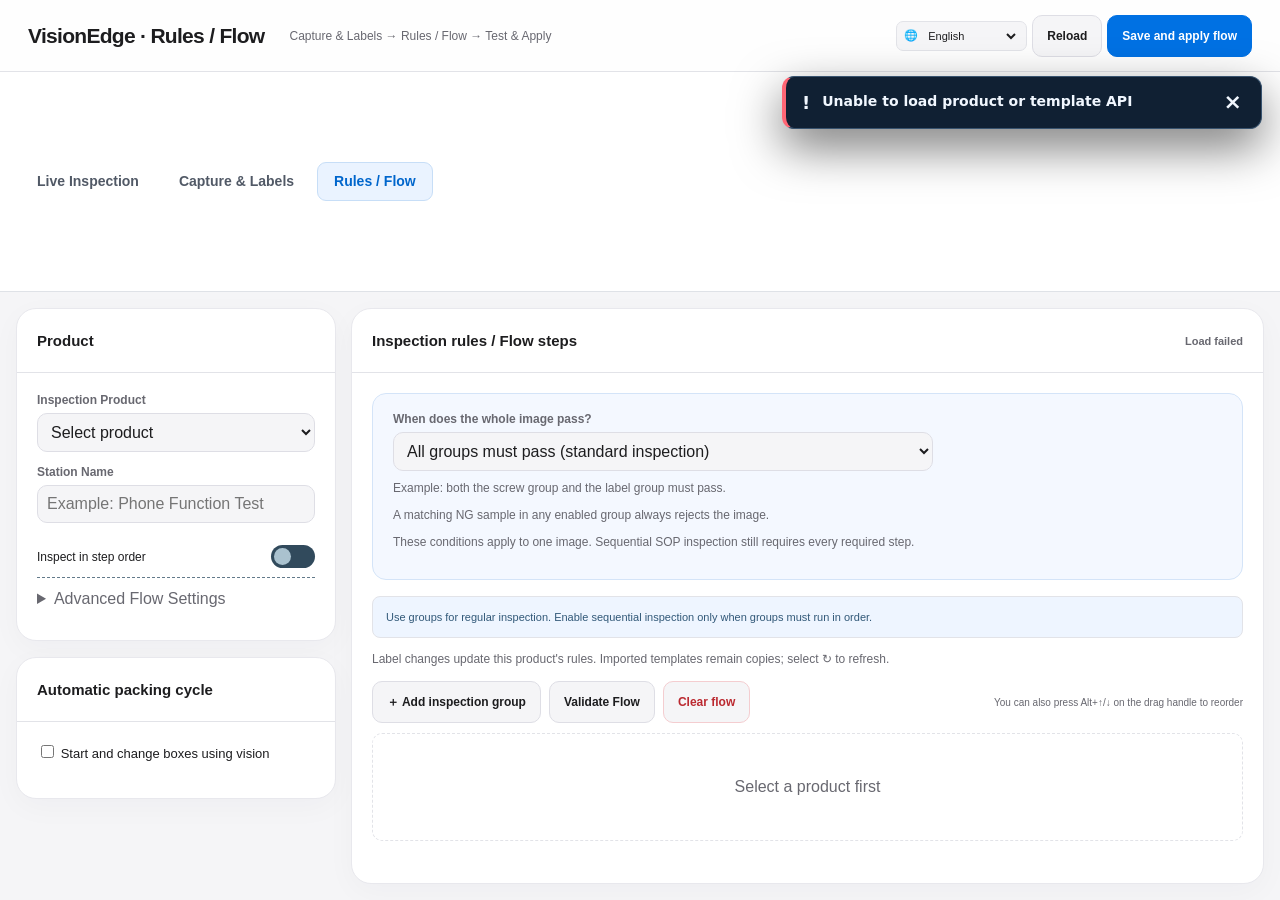
==== static/flow_studio.html @ 6bdad76d "Merge eedc3dbb558c67573577520493b1f8bdfe641c00 into 07cd5d8a6944b0b854dffcf08404b72a64b24cde" ====
<!DOCTYPE html>
<html lang="zh-TW">
<head>
<meta charset="UTF-8">
<meta name="viewport" content="width=device-width,initial-scale=1.0">
<title>VisionEdge · 流程設定</title>
<style>
:root{
  --bg:#06101a;--panel:#0b1a27;--panel2:#102537;--panel3:#142d42;
  --line:#28475e;--line2:#365d78;--text:#edf8ff;--muted:#7f9fb3;
  --cyan:#35d7ff;--green:#2ce3a0;--red:#ff6078;--yellow:#ffd35c;
  --shadow:0 16px 42px rgba(0,0,0,.28);--r:11px
}
*{box-sizing:border-box}html,body{margin:0;min-height:100%;background:radial-gradient(circle at 20% 0,#102c42 0,transparent 36%),linear-gradient(145deg,#071827,#03080d 75%);color:var(--text);font-family:"Segoe UI","Noto Sans TC",Arial,sans-serif}button,input,select{font:inherit}.page{min-height:100vh;display:grid;grid-template-rows:64px 1fr}
header{display:flex;align-items:center;padding:0 20px;background:rgba(5,15,24,.95);border-bottom:1px solid var(--line);position:sticky;top:0;z-index:30;box-shadow:0 7px 22px rgba(0,0,0,.2)}
.brand{font-weight:950;letter-spacing:2.2px;color:var(--cyan)}.sub{font-size:11px;color:var(--muted);margin-left:13px}.head-actions{margin-left:auto;display:flex;gap:8px;align-items:center}.dirty{font-size:10px;color:var(--yellow);min-width:68px;text-align:right}
.btn{border:1px solid var(--line);background:var(--panel2);color:var(--text);padding:8px 13px;border-radius:8px;cursor:pointer;font-weight:750;font-size:12px;transition:.15s}.btn:hover{border-color:var(--cyan);color:var(--cyan);transform:translateY(-1px)}.btn.primary{background:linear-gradient(135deg,#0b91c5,#195cc7);border-color:#48dbff;color:white}.btn.danger{color:#ff9dad;border-color:rgba(255,96,120,.55)}.btn:disabled{opacity:.35;cursor:not-allowed;transform:none}
main{padding:16px;display:grid;grid-template-columns:320px minmax(620px,1fr);gap:15px}.card{background:rgba(11,26,39,.96);border:1px solid var(--line);border-radius:var(--r);box-shadow:var(--shadow);overflow:hidden}.card-head{padding:13px 15px;border-bottom:1px solid var(--line);font-weight:900;font-size:12px;letter-spacing:1.15px;display:flex;align-items:center}.card-body{padding:14px}.field{margin-bottom:13px}.field label{display:block;font-size:10px;color:var(--muted);letter-spacing:.9px;font-weight:850;margin-bottom:6px}.input,select{width:100%;background:#06121c;border:1px solid var(--line);color:var(--text);padding:9px;border-radius:7px;outline:none}.input:focus,select:focus{border-color:var(--cyan);box-shadow:0 0 0 2px rgba(53,215,255,.08)}
.switch-row{display:flex;align-items:center;justify-content:space-between;padding:9px 0;border-bottom:1px dashed rgba(40,71,94,.72);font-size:12px}.switch-row:last-child{border-bottom:0}.switch{width:44px;height:23px;border-radius:20px;background:#314a5c;position:relative;cursor:pointer}.switch:after{content:"";position:absolute;width:17px;height:17px;border-radius:50%;background:#aac2cf;left:3px;top:3px;transition:.18s}.switch.on{background:#0785af}.switch.on:after{left:24px;background:white}.switch.disabled{opacity:.35;cursor:not-allowed}.grid2{display:grid;grid-template-columns:1fr 1fr;gap:9px}.hint{font-size:11px;color:var(--muted);line-height:1.55}.notice{padding:11px 13px;border:1px solid rgba(53,215,255,.35);background:rgba(53,215,255,.055);border-radius:8px;font-size:11px;color:#aedff0;line-height:1.65;margin-bottom:12px}.status{font-size:11px;color:var(--muted);margin-left:auto}
.flow-toolbar{display:flex;gap:8px;align-items:center;margin-bottom:10px}.flow-help{font-size:10px;color:var(--muted);margin-left:auto}.steps-wrap{display:flex;flex-direction:column;gap:11px;min-height:130px}.step-card{position:relative;border:1px solid var(--line);border-radius:11px;background:#081722;overflow:hidden;transition:border-color .13s,transform .13s,opacity .13s,box-shadow .13s}.step-card:hover{border-color:#35617d}.step-card.dragging{opacity:.43;transform:scale(.992)}.step-card.drop-before:before,.step-card.drop-after:after{content:"";position:absolute;left:8px;right:8px;height:3px;background:var(--cyan);border-radius:5px;box-shadow:0 0 12px rgba(53,215,255,.75);z-index:5}.step-card.drop-before:before{top:-7px}.step-card.drop-after:after{bottom:-7px}.step-card.disabled-step{opacity:.62}.step-top{display:grid;grid-template-columns:36px 43px minmax(180px,1fr) 150px auto;gap:9px;align-items:center;padding:10px;background:linear-gradient(90deg,rgba(53,215,255,.075),transparent);border-bottom:1px solid var(--line)}.drag-handle{width:36px;height:36px;border:1px dashed var(--line2);border-radius:8px;display:grid;place-items:center;color:var(--muted);cursor:grab;font-size:17px;user-select:none}.drag-handle:active{cursor:grabbing}.drag-handle:hover{color:var(--cyan);border-color:var(--cyan)}.step-num{width:36px;height:36px;border-radius:50%;display:grid;place-items:center;border:1px solid var(--cyan);color:var(--cyan);font-weight:950}.step-title-wrap{display:flex;flex-direction:column;gap:4px}.step-summary{font-size:9px;color:var(--muted);letter-spacing:.3px}.step-body{padding:11px;display:grid;grid-template-columns:repeat(7,minmax(88px,1fr));gap:9px}.step-body .field{margin:0}.samples{grid-column:1/-1;border-top:1px dashed var(--line);padding-top:10px}.samples-head{display:flex;align-items:center;gap:8px;margin-bottom:8px}.sample-rule{font-size:10px;color:var(--muted);padding:4px 7px;border:1px solid var(--line);border-radius:13px}.chips{display:flex;gap:6px;flex-wrap:wrap;min-height:31px}.chip{display:inline-flex;align-items:center;gap:6px;border:1px solid var(--line);background:#102537;border-radius:17px;padding:5px 8px;font-size:10px;max-width:100%}.chip .chip-text{max-width:440px;white-space:nowrap;overflow:hidden;text-overflow:ellipsis}.chip.ok{border-color:rgba(44,227,160,.46);color:#82f2c1}.chip.ng{border-color:rgba(255,96,120,.54);color:#ffa3b2}.chip button{border:0;background:none;color:inherit;cursor:pointer;font-weight:900}.mini-actions{display:flex;gap:5px;flex-wrap:nowrap}.mini{padding:5px 8px;font-size:11px}.empty{padding:44px;text-align:center;color:var(--muted);border:1px dashed var(--line);border-radius:10px}
.modal{position:fixed;inset:0;background:rgba(0,0,0,.78);display:none;align-items:center;justify-content:center;z-index:60}.modal.open{display:flex}.dialog{width:min(1120px,95vw);height:min(760px,90vh);background:#081824;border:1px solid var(--line2);border-radius:13px;display:grid;grid-template-rows:60px auto 1fr 64px;overflow:hidden;box-shadow:0 28px 95px rgba(0,0,0,.65)}.dialog-head,.dialog-foot{display:flex;align-items:center;padding:0 16px;border-bottom:1px solid var(--line);gap:8px}.dialog-foot{border-bottom:0;border-top:1px solid var(--line);justify-content:flex-end}.dialog-title{font-weight:950;letter-spacing:1px}.template-toolbar{display:grid;grid-template-columns:minmax(210px,1fr) 220px 130px auto;align-items:center;padding:9px 14px;gap:9px;border-bottom:1px solid var(--line)}.bulk-row{display:flex;gap:6px;padding:8px 14px;border-bottom:1px solid var(--line);align-items:center;background:rgba(255,255,255,.012)}.tpl-list{overflow:auto;padding:9px 12px}.tpl-row{display:grid;grid-template-columns:minmax(220px,1fr) 190px 84px 88px 88px;gap:8px;align-items:center;padding:9px;border-bottom:1px solid rgba(40,71,94,.68);font-size:11px}.tpl-row.selected{background:rgba(53,215,255,.035)}.tpl-name{font-weight:850}.tpl-product{color:var(--muted)}.role{display:flex;align-items:center;justify-content:center;gap:5px}.role input{accent-color:var(--green)}.role.ng input{accent-color:var(--red)}.badge{font-size:9px;padding:3px 6px;border-radius:10px;border:1px solid var(--line);color:var(--muted)}.badge.ok{color:var(--green);border-color:rgba(44,227,160,.4)}.badge.ng{color:var(--red);border-color:rgba(255,96,120,.45)}
@media(max-width:1150px){main{grid-template-columns:1fr}.step-body{grid-template-columns:repeat(4,1fr)}}@media(max-width:760px){.sub{display:none}.head-actions .optional-nav{display:none}.step-top{grid-template-columns:35px 38px 1fr}.step-top>select,.step-top>.mini-actions{grid-column:3}.step-body{grid-template-columns:repeat(2,1fr)}.template-toolbar{grid-template-columns:1fr 1fr}.tpl-row{grid-template-columns:1fr 90px 80px}.tpl-row .tpl-meta{display:none}}

/* ── Capture panel (integrated from Video Label; scoped aliases avoid touching the SOP Designer theme) ── */
:root{--danger:var(--red);--text-dim:var(--muted);--accent2:var(--green);--font-mono:'Courier New',monospace;}
.vl-toolbar{display:flex;gap:8px;align-items:center;flex-wrap:wrap;margin-bottom:8px}
#videoControls{display:none;gap:8px;align-items:center;padding:6px 0;flex-wrap:wrap}
#videoControls.show{display:flex}
#videoSeek{flex:1;min-width:140px;accent-color:var(--cyan);cursor:pointer}
#videoTimecode{font-family:var(--font-mono);font-size:11px;color:var(--muted);min-width:96px}
.vl-canvas-wrap{position:relative;min-height:240px;max-height:44vh;display:flex;align-items:center;justify-content:center;overflow:auto;background:repeating-conic-gradient(#0a1620 0% 25%,#081420 0% 50%) 0 0/20px 20px;border:1px solid var(--line);border-radius:8px;margin-bottom:8px}
.vl-canvas-container{position:relative;display:inline-block}
#labelVideo{display:none;max-width:none;max-height:none}
#mainCanvas{display:block}
#overlayCanvas{position:absolute;top:0;left:0;pointer-events:none}
#drawCanvas{position:absolute;top:0;left:0;cursor:crosshair}
.vl-no-img-msg{position:absolute;text-align:center;color:var(--muted);pointer-events:none}
.vl-no-img-msg .icon{font-size:38px;margin-bottom:8px}
#cursorPos{font-family:var(--font-mono);font-size:10px;color:var(--muted)}
.vl-region-table-wrap{max-height:230px;overflow-y:auto;border:1px solid var(--line);border-radius:8px}
.vl-region-table-wrap table{width:100%;border-collapse:collapse;font-size:11px}
.vl-region-table-wrap thead th{padding:6px 8px;text-align:left;font-size:10px;color:var(--muted);border-bottom:1px solid var(--line);position:sticky;top:0;background:#0b1a27}
.vl-region-table-wrap tbody td{padding:5px 8px;border-bottom:1px solid rgba(40,71,94,.5);vertical-align:middle}
.vl-region-table-wrap tbody tr:hover td{background:rgba(255,255,255,.02)}
.vl-region-table-wrap tbody tr.rsel td{background:rgba(53,215,255,.06)}
select.mini-select{background:#06121c;border:1px solid var(--line);color:var(--text);padding:4px 6px;border-radius:6px;font-size:11px}

.advanced summary{padding:12px 0;cursor:pointer;color:var(--muted)} header{flex-wrap:wrap}.head-actions{flex-wrap:wrap}.switch:focus-visible{outline:2px solid var(--cyan);outline-offset:3px}

.languagePicker{display:inline-flex;align-items:center;gap:5px;border:1px solid var(--line);background:var(--panel2);border-radius:7px;padding:4px 7px;color:var(--muted);font-size:11px}
.languagePicker select{border:0;background:transparent;color:var(--text);outline:none;min-width:96px;padding:3px 1px}.languagePicker option{background:var(--panel);color:var(--text)}

#createProductBtn{white-space:nowrap;flex-shrink:0}.head-actions .optional-nav{display:inline-flex!important} .head-actions{gap:5px} @media(max-width:600px){header .sub{display:none}header .brand{font-size:14px}.head-actions .btn{padding:8px;font-size:11px}}
</style>
<link rel="stylesheet" href="/static/apple.css?v=2.4.5">
<link rel="stylesheet" href="/static/primary_nav.css?v=2.4.5"><link rel="stylesheet" href="/static/notice.css?v=1"></head>
<body>
<script>if(location.pathname.endsWith("/template-studio"))document.body.classList.add("library-mode");</script>
<div class="page">
<header>
  <div class="brand"><span class="flow-only">VisionEdge · 規則／流程</span><span class="library-only">VisionEdge · 取像與樣板</span></div><div class="sub">取像與樣板 → 規則／流程 → 試跑與套用</div>
  <div class="head-actions"><span class="dirty" id="dirtyState"></span><label class="languagePicker" title="Language / 語言"><span aria-hidden="true">🌐</span><select data-i18n-language aria-label="Language" onchange="VisionEdgeI18n.setLanguage(this.value)"><option value="zh-Hant">繁體中文</option><option value="zh-Hans">简体中文</option><option value="en">English</option><option value="es">Español</option></select></label><button class="btn" onclick="reloadAll(true)">重新載入</button><button class="btn primary flow-only" id="saveBtn" onclick="saveAll()">儲存流程並套用</button></div>
</header><nav class="primary-navigation" aria-label="主要導覽"><button type="button" class="primary-tab" onclick="libraryNavigate('/edge')">即時檢測</button><button type="button" class="primary-tab" onclick="libraryNavigate('/template-studio')">取像與樣板</button><button type="button" class="primary-tab" aria-current="page">規則／流程</button></nav>
<main>
  <aside>
    <section class="card"><div class="card-head">產品</div><div class="card-body">
      <div class="field"><label>檢測產品</label><select id="productSelect" onchange="loadDefinition()"><option value="">選擇產品</option></select></div>
      <div class="field flow-only"><label>站別名稱</label><input class="input" id="stationName" placeholder="例如：手機功能測試站" oninput="markDirty()"></div>
      <div class="switch-row flow-only"><span>依步驟順序檢測</span><span class="switch" id="swEnabled" onclick="toggleSwitch(this)"></span></div>
      <details class="advanced flow-only"><summary>進階流程設定</summary><div class="switch-row"><span>嚴格依序 / 跳步警報</span><span class="switch on" id="swStrict" onclick="toggleSwitch(this)"></span></div>
      <div class="switch-row"><span>步驟逾時警報</span><span class="switch on" id="swTimeout" onclick="toggleSwitch(this)"></span></div>
      <div class="switch-row"><span>警報鎖定至人工確認</span><span class="switch on" id="swLatch" onclick="toggleSwitch(this)"></span></div>
      <div class="switch-row"><span>網頁警告聲</span><span class="switch on" id="swSound" onclick="toggleSwitch(this)"></span></div>
      <div class="switch-row"><span>三色燈輸出（PC 版預留）</span><span class="switch disabled" id="swTower" title="此 PC 版本尚未實作硬體輸出"></span></div>
      <div class="field" style="margin-top:13px"><label>完成後重置</label><select id="autoReset" onchange="markDirty()"><option value="MANUAL">人工重置</option><option value="ON_PASS_DELAY">完成後延遲自動重置</option></select></div>
      <div class="field"><label>完成後延遲秒數</label><input class="input" type="number" id="resetDelay" min="0" step="0.5" value="0" oninput="markDirty()"></div>
      <div class="grid2"><div class="field"><label>綠燈 DO</label><select id="chGreen" onchange="markDirty()"><option>1</option><option>2</option><option>3</option><option>4</option></select></div><div class="field"><label>黃燈 DO</label><select id="chYellow" onchange="markDirty()"><option>1</option><option selected>2</option><option>3</option><option>4</option></select></div><div class="field"><label>紅燈 DO</label><select id="chRed" onchange="markDirty()"><option>1</option><option>2</option><option selected>3</option><option>4</option></select></div></div>
      <div class="hint">硬體輸出尚未啟用，保留原有設定供相容用途。</div></details>
    </div></section>
    <section class="card flow-only" style="margin-top:16px"><div class="card-head">自動包裝循環</div><div class="card-body">
      <label class="pack-toggle"><input id="packEnabled" type="checkbox" onchange="packChange()"> <span>用影像自動開始與換箱</span></label>
      <div id="packFields" hidden>
        <p class="hint">先在「取像與樣板」保存循環樣板，再於下方選擇。循環樣板不需要加入檢測步驟。</p>
        <div class="field"><label for="packMode">工作方式</label><select id="packMode" onchange="packChange()"><option value="box">箱子或托盤會取走</option><option value="fixture">固定治具，只取走物品</option></select></div>
        <div class="field"><label for="packVacant">① 工作區清空</label><select id="packVacant" onchange="markDirty()"></select><p class="hint">框住整個放箱區或治具內部，必須能區分清空與有物品。</p></div>
        <div class="field" id="packReadyField"><label for="packReady">② 空箱已就位</label><select id="packReady" onchange="markDirty()"></select><p class="hint">框住空箱內部；已裝入物品時不應符合。</p></div>
        <div class="field"><label for="packPresence">③ 定位特徵</label><select id="packPresence" onchange="markDirty()"></select><p class="hint">選擇箱緣或治具上的固定特徵，放料後仍應可見。遮住時暫停判定。</p></div>
        <details class="advanced"><summary>穩定時間與位置容許值</summary>
          <div class="field"><label for="packStable">條件穩定秒數</label><input class="input" id="packStable" type="number" min="0.3" max="10" step="0.1" value="0.8" onchange="markDirty()"></div>
          <div class="field"><label for="packFinal">齊套確認秒數</label><input class="input" id="packFinal" type="number" min="0.3" max="10" step="0.1" value="1" onchange="markDirty()"></div>
          <div class="field"><label for="packMargin">位置容許偏移（像素）</label><input class="input" id="packMargin" type="number" min="1" max="100" value="8" onchange="markDirty()"></div>
        </details>
        <p class="hint">啟用後，所有樣板都限制在原位置附近；強制依序與警報鎖定，完成後必須清空才換箱，不使用延遲重置。檢測更新率至少每秒 2 次。</p>
      </div>
    </div></section>

    <section class="card library-only" style="margin-top:16px"><div class="card-head">相機取像</div><div class="card-body">
      <button class="btn" onclick="cameraStart()">啟動／查看即時預覽</button><button class="btn mini" onclick="cameraRefresh()">讀取相機狀態</button>
      <p id="qtiState" role="status">等待設備確認</p>
      <img id="studioLive" hidden alt="相機即時預覽" style="width:100%;border-radius:8px">
      <details class="advanced"><summary>Qualcomm 取像設定</summary>
      <p class="hint">相容模式只調白平衡；手動模式需設備韌體支援。讀回成功仍須確認實際影像。這些控制不是光學對焦。</p>
      <label>控制模式<select id="qtiMode" onchange="cameraMode()"><option value="safe">相容模式</option><option value="off">不寫入控制</option><option value="manual">手動模式</option></select></label>
      <label class="field">白平衡模式<input type="number" data-qti="white_balance_mode" data-default="0" min="0" max="10" step="1" value="0" disabled><small>尚未確認設備支援</small></label><label class="field">曝光補償<input type="number" data-qti="exposure_compensation" data-default="0" min="-12" max="12" step="1" value="0" disabled><small>尚未確認設備支援</small></label><label class="field">ISO 模式<input type="number" data-qti="iso_mode" data-default="0" min="0" max="8" step="1" value="0" disabled><small>尚未確認設備支援</small></label><label class="field">手動 ISO<input type="number" data-qti="manual_iso_value" data-default="800" min="100" max="3200" step="1" value="800" disabled><small>尚未確認設備支援</small></label><label class="field">抗閃爍模式<input type="number" data-qti="antibanding" data-default="3" min="0" max="3" step="1" value="3" disabled><small>尚未確認設備支援</small></label><label class="field">對比<input type="number" data-qti="contrast" data-default="5" min="1" max="10" step="1" value="5" disabled><small>尚未確認設備支援</small></label><label class="field">飽和度<input type="number" data-qti="saturation" data-default="5" min="0" max="10" step="1" value="5" disabled><small>尚未確認設備支援</small></label><label class="field">銳利度<input type="number" data-qti="sharpness" data-default="2" min="0" max="6" step="1" value="2" disabled><small>尚未確認設備支援</small></label>
      <button class="btn primary" onclick="cameraApply()">儲存並重新啟動相機</button>
      <p class="hint">變更後請重新擷取並驗證樣板；取像與正式檢測共用相機設定。</p>
      <p class="hint" id="qtiApplied">—</p>
      </details>
    </div></section>
  </aside>
  <div style="display:flex;flex-direction:column;gap:15px;min-width:0;">
    <section class="card capture-section">
      <div class="card-head"><span>擷取樣板畫面</span> <span class="status" id="vlStatus">請先於左側選擇產品</span></div>
      <div class="card-body">
        <div class="notice">先擷取畫面並建立 Label。每個 Label 可獨立設定名稱、門檻與位置容許值；需要時再交給規則或 Flow Studio 使用。</div>
        <div class="vl-toolbar"><button class="btn primary" id="captureEdgeBtn" onclick="captureEdgeFrame()">從相機擷取</button>
          <input type="file" id="mediaInput" accept="video/*,image/*" onchange="onMediaPicked(event)" style="max-width:200px">
          <button class="btn mini" id="vidPlayBtn" onclick="toggleLabelPlay()">▶</button>
          <button class="btn mini" onclick="captureFrame()">📷 擷取畫面</button>
          <button class="btn mini" onclick="pinCurrentFrame()">📌 釘選到工作區</button>
          <button class="btn mini" id="backToLiveBtn" onclick="backToLiveVideo()" style="display:none">🎬 返回影片</button>
          <span id="cursorPos" style="margin-left:auto"></span>
        </div>
        <div id="videoControls">
          <input type="range" id="videoSeek" min="0" value="0" step="0.001" oninput="onVideoSeekInput(this.value)">
          <span id="videoTimecode">00:00 / 00:00</span>
        </div>
        <div id="captureStrip" style="display:none;gap:8px;align-items:center;padding:6px 0;overflow-x:auto;">
          <span style="font-size:11px;color:var(--muted);white-space:nowrap;">工作區畫面：</span>
          <div id="captureStripItems" style="display:flex;gap:6px;"></div>
        </div>
        <div class="vl-toolbar label-zoom-tools" aria-label="標記縮放">
          <button type="button" class="btn mini" data-label-control onclick="labelZoom('out')" aria-label="縮小標記畫面">−</button>
          <span id="labelZoomValue" data-i18n-skip style="min-width:46px;text-align:center">—</span>
          <button type="button" class="btn mini" data-label-control onclick="labelZoom('in')" aria-label="放大標記畫面">＋</button>
          <button type="button" class="btn mini" data-label-control onclick="labelZoom('fit')">適合視窗</button>
          <button type="button" class="btn mini" data-label-control onclick="labelZoom(1)">100%</button>
          <button type="button" class="btn mini" data-label-control onclick="labelZoom(2)">200%</button>
          <button type="button" class="btn mini" id="labelPan" data-label-control aria-pressed="false" onclick="labelTogglePan()">拖曳平移</button>
          <span class="hint">左鍵框選；中鍵或平移模式拖曳；Ctrl＋滾輪縮放。100% 為原圖大小。</span>
        </div>
        <div class="vl-canvas-wrap" id="canvasWrap">
          <div class="vl-no-img-msg" id="noImgMsg"><div class="icon">🖼</div><p>選擇左側產品，載入影片或圖片後即可框選樣板</p></div>
          <div class="vl-canvas-container" id="canvasCtr" style="display:none;">
            <video id="labelVideo" muted playsinline preload="metadata" style="background:#000;"></video>
            <canvas id="mainCanvas"></canvas>
            <canvas id="overlayCanvas"></canvas>
            <canvas id="drawCanvas"></canvas>
          </div>
        </div>
        <div class="grid2" style="margin-bottom:9px">
          <div class="field"><label>新 Label 名稱</label><input class="input" id="lblName" placeholder="例如 Camera-App-Home"></div>
          <div class="field"><label>類型</label><select class="input" id="lblHint"><option value="OK">OK候選</option><option value="NG">NG候選</option><option value="NEUTRAL">一般</option></select></div>
        </div>
        <div class="field" style="max-width:160px"><label>新 Label 預設門檻</label><input class="input" id="lblThresh" type="number" min="0" max="1" step="0.05" value="0.8"></div>
        <div class="vl-region-table-wrap">
          <table>
            <thead><tr><th>#</th><th>縮圖</th><th>Label</th><th><span class="library-only">比對門檻</span><span class="flow-only">Type</span></th><th><span class="library-only">位置容許偏移</span><span class="flow-only">指派到 Step</span></th><th></th></tr></thead>
            <tbody id="regionBody"></tbody>
          </table>
        </div>
      </div>
    </section>

    <section class="card library-only"><div class="card-head"><span>樣板庫</span> <span class="status" id="libraryCount">0</span></div><div class="card-body">
      <p class="hint">0 像素代表全圖搜尋；大於 0 才限制在原位置附近。包裝模式使用包裝設定的統一容許值。</p><p class="hint">樣板類型是選用提示；已引用規則的 OK／NG 角色須在規則內修改。</p>
      <div class="library-scroll"><table class="library-table"><thead><tr><th>縮圖</th><th>Label 名稱</th><th>比對門檻</th><th>位置容許偏移</th><th>樣板類型</th><th>引用規則</th><th>操作</th></tr></thead><tbody id="libraryBody"></tbody></table></div>
      <p id="libraryStatus" role="status">選擇產品後管理樣板。</p>
      <div class="vl-toolbar"><button class="btn" onclick="libraryTest()">試跑已儲存的 Label</button><button class="btn primary" onclick="libraryApply()">套用檢查</button><button class="btn" onclick="libraryNavigate('/flow-studio')">規則／Flow Studio</button></div>
      <div id="labelTestResults" aria-live="polite"></div>
    </div></section>
    <section class="card flow-only"><div class="card-head"><span>檢測規則／流程步驟</span> <span class="status" id="status">—</span></div><div class="card-body">
    <div class="rule-overview">
      <div class="field"><label for="finalLogic">整張畫面怎樣才算合格？</label>
        <select id="finalLogic" onchange="markDirty();updateRuleExplanation()">
          <option value="ALL">全部檢查組都通過（一般檢查）</option>
          <option value="ANY">任一完整檢查組通過（替代情境）</option>
        </select>
      </div>
      <p id="finalLogicExample" class="hint" role="status"></p>
      <p class="hint">任何啟用組的 NG 樣板命中，都會判為不合格。</p>
      <p class="hint">這裡設定單張畫面的合格條件。啟用依序檢測時，SOP 仍須完成所有必要步驟。</p>
    </div>
    <div class="notice">一般檢查只設定檢查組；啟用「依步驟順序檢測」後，各組才依序執行。</div><p class="hint">本產品 Label 修改會更新本產品規則；其他產品匯入的樣板保留副本，按 ↻ 才更新。</p>
    <div class="flow-toolbar"><button class="btn" onclick="addStep()">＋ 新增檢查組</button><button class="btn" onclick="validateAndReport()">檢查流程</button><button class="btn danger" onclick="clearFlow()">清空流程</button><span class="flow-help">也可在拖拉把手上按 Alt＋↑／↓排序</span></div>
    <div id="steps" class="steps-wrap"><div class="empty">請先選擇產品</div></div>
  </div></section>
  </div>
</main></div>

<div class="modal" id="tplModal" onclick="closeTplModal()"><div class="dialog" onclick="event.stopPropagation()">
  <div class="dialog-head"><div class="dialog-title">檢查組樣板設定</div><div class="status" id="modalStepName">—</div><button class="btn" style="margin-left:auto" onclick="closeTplModal()">關閉</button></div>
  <div>
    <div class="template-toolbar"><input class="input" id="tplSearch" placeholder="搜尋產品、樣板名稱" oninput="renderTemplates()"><select id="tplProductFilter" onchange="renderTemplates()"><option value="">全部來源產品</option></select><select id="tplHintFilter" onchange="renderTemplates()"><option value="">全部類型</option><option value="OK">OK 候選</option><option value="NG">NG 候選</option><option value="NEUTRAL">一般</option></select><label class="role"><input id="selectedOnly" type="checkbox" onchange="renderTemplates()">只看已選</label></div>
    <div class="bulk-row"><button class="btn mini" onclick="selectVisibleByHint('OK','OK')">可見 OK 候選 → OK</button><button class="btn mini danger" onclick="selectVisibleByHint('NG','NG')">可見 NG 候選 → NG</button><button class="btn mini" onclick="clearRole('OK')">清除 OK</button><button class="btn mini danger" onclick="clearRole('NG')">清除 NG</button><span class="status" id="modalCounts">—</span></div>
  </div>
  <div class="tpl-list" id="tplList"></div>
  <div class="dialog-foot"><span class="hint" style="margin-right:auto">同一來源樣板在同一檢查組只能扮演一種角色；可在不同組重複使用。</span><button class="btn danger" onclick="clearCurrentSamples()">清除本組全部樣板</button><button class="btn primary" onclick="closeTplModal()">完成</button></div>
</div></div>


<script src="/static/visionedge_i18n.js?v=2.4.8"></script><script src="/static/notice.js?v=2"></script>
<script>
function updateRuleExplanation(){
 const mode=document.getElementById('finalLogic').value;
 document.getElementById('finalLogicExample').textContent=mode==='ANY'
   ?'例如：外觀 A 組或外觀 B 組，其中一整組通過即可；各組內的條件仍須滿足。'
   :'例如：螺絲組和標籤組，兩組都通過才算合格。';
}
updateRuleExplanation();
</script>
<script>
const ST={appUrl:'',inferUrl:'',products:[],templates:[],steps:[],config:{},productId:0,editStep:-1,dragIndex:-1,dirty:false};
function basePath(){let p=location.pathname.replace(/\/(?:sop-config|flow-studio|template-studio)\/?$/,'');return p==='/'?'':p}
function appBase(){return(ST.appUrl||basePath()).replace(/\/$/,'')}
function esc(v){return String(v??'').replace(/[&<>"']/g,c=>({'&':'&amp;','<':'&lt;','>':'&gt;','"':'&quot;',"'":'&#39;'}[c]))}
function toast(msg,error=false){VisionEdgeNotice.show(msg,error?'error':'success')}
function markDirty(v=true){ST.dirty=!!v;document.getElementById('dirtyState').textContent=ST.dirty?'● 尚未儲存':''}
function navigate(url){libraryNavigate(url)}
window.addEventListener('beforeunload',e=>{if(!ST.dirty||libraryLeaving)return;e.preventDefault();e.returnValue=''})
function toggleSwitch(el){if(el.classList.contains('disabled'))return;el.classList.toggle('on');el.setAttribute('aria-checked',el.classList.contains('on'));markDirty()}
function on(id){return document.getElementById(id).classList.contains('on')}
function setOn(id,v){const el=document.getElementById(id);el.classList.toggle('on',!!v);el.setAttribute('aria-checked',!!v)}
function cleanRole(v){return String(v||'OK').toUpperCase()==='NG'?'NG':'OK'}
function reindexSteps(){ST.steps.forEach((x,n)=>{x.step_no=n+1;x.sort_order=n})}
function normalizeStep(s,i){return{...s,step_no:Number(s.step_no||i+1),sort_order:Number(s.sort_order??i),name:s.name||`步驟 ${i+1}`,logic_mode:s.logic_mode==='ALL'?'ALL':'ANY',enabled:s.enabled!==false,required:s.required!==false,min_consecutive_hits:Math.max(1,Number(s.min_consecutive_hits||2)),hold_ms:Math.max(0,Number(s.hold_ms??400)),timeout_sec:Math.max(0,Number(s.timeout_sec||0)),allow_out_of_order:!!s.allow_out_of_order,latch_when_done:s.latch_when_done!==false,alarm_if_missing:s.alarm_if_missing!==false,ui_color:s.ui_color||'',final_visible:s.final_visible!==false,samples:(s.samples||[]).map(x=>({source_region_id:x.source_region_id||null,existing_sample_id:x.id||x.existing_sample_id||null,sample_name:x.sample_name||x.source_region_label||'',sample_role:cleanRole(x.sample_role),source_product_id:x.source_product_id,threshold:x.threshold,search_margin:x.search_margin}))}}

async function init(){
  ST.appUrl=basePath();
  ST.productId=Number(new URLSearchParams(location.search).get("product_id")||0);
  document.querySelectorAll('.switch').forEach(el=>{
    el.setAttribute('role','switch');el.setAttribute('aria-checked',el.classList.contains('on'));
    el.setAttribute('aria-label',el.parentElement.querySelector('span').textContent);
    el.tabIndex=el.classList.contains('disabled')?-1:0;
    el.addEventListener('keydown',e=>{if(e.key===' '||e.key==='Enter'){e.preventDefault();toggleSwitch(el)}});
  });
  await reloadAll(false);
}
async function captureEdgeFrame(){
  if(!ST.productId){toast('請先建立或選擇產品',true);return}
  const btn=document.getElementById('captureEdgeBtn');btn.disabled=true;
  try{
    const r=await fetch(`${appBase()}/api/edge/template-frame?product_id=${ST.productId}`,{cache:'no-store'});
    const d=await r.json();if(!r.ok)throw Error(d.error||'擷取失敗');
    _stopLabelUiLoop();_stopServerLabelPlay();clearTimeout(VL.lblFallbackTimer);VL.lblFallbackFile=null;
    LV.pause();VL.lblVideoReady=false;VL.lblServerMode=false;showVideoBar(false);_showMovingLabelVideo(false);
    _clearActivePin();VL.srcB64=d.image_b64;await displayImg(d.image_b64);pinCurrentFrame();document.getElementById('backToLiveBtn').style.display='none';
    toast('相機畫面已固定，可以框選樣板');
  }catch(e){toast(e.message,true)}finally{btn.disabled=false}
}
async function reloadAll(confirmDirty=false){if(confirmDirty&&(ST.dirty||libraryPending())&&!confirm('放棄尚未儲存的修改並重新載入？'))return;document.getElementById('status').textContent='載入中…';try{const[pr,tr]=await Promise.all([fetch(`${appBase()}/api/products?ts=${Date.now()}`,{cache:'no-store'}),fetch(`${appBase()}/api/templates?ts=${Date.now()}`,{cache:'no-store'})]);if(!pr.ok||!tr.ok)throw new Error('產品或樣板 API 無法讀取');ST.products=await pr.json();ST.templates=await tr.json();const ps=document.getElementById('productSelect');const keep=String(ST.productId||ps.value||'');ps.innerHTML='<option value="">選擇產品</option>'+ST.products.map(p=>`<option data-i18n-skip value="${p.id}">${esc(p.serial)}${p.name?' / '+esc(p.name):''}</option>`).join('');if(keep){ps.value=keep;ST.productId=Number(keep)}const groups=ST.products.map(p=>({id:p.id,name:`${p.serial}${p.name?' / '+p.name:''}`}));document.getElementById('tplProductFilter').innerHTML='<option value="">全部來源產品</option>'+groups.map(g=>`<option data-i18n-skip value="${g.id}">${esc(g.name)}</option>`).join('');if(ST.productId)await loadDefinition();else{ST.steps=[];renderSteps();document.getElementById('status').textContent=`${ST.templates.length} 個樣板可用`;markDirty(false)}}catch(e){document.getElementById('status').textContent='載入失敗';toast(e.message,true)}}
async function loadDefinition(){if((ST.dirty||libraryPending())&&ST.productId&&Number(document.getElementById('productSelect').value)!==ST.productId&&!confirm('切換產品會放棄目前未儲存的修改，確定？')){document.getElementById('productSelect').value=String(ST.productId);return}ST.productId=Number(document.getElementById('productSelect').value||0);vlSetProduct(ST.productId);if(!ST.productId){ST.steps=[];renderSteps();markDirty(false);await libraryRefresh();return}document.getElementById('status').textContent='讀取設定…';try{const r=await fetch(`${appBase()}/api/products/${ST.productId}/sop-definition`);const d=await r.json();if(!r.ok)throw new Error(d.error||r.status);ST.config=d.config||{};document.getElementById('finalLogic').value=d.final_logic_mode==='ANY'?'ANY':'ALL';updateRuleExplanation();ST.steps=(d.steps||[]).map(normalizeStep).sort((a,b)=>(a.sort_order-b.sort_order)||(a.step_no-b.step_no));reindexSteps();setOn('swEnabled',ST.config.enabled);setOn('swStrict',ST.config.strict_order!==false);setOn('swTimeout',ST.config.alarm_on_timeout!==false);setOn('swLatch',ST.config.alarm_latch!==false);setOn('swSound',ST.config.web_alarm_enabled!==false);setOn('swTower',false);document.getElementById('stationName').value=ST.config.station_name||'';document.getElementById('autoReset').value=ST.config.auto_reset_mode||'MANUAL';document.getElementById('resetDelay').value=ST.config.idle_reset_sec||0;document.getElementById('chGreen').value=ST.config.tower_green_channel||1;document.getElementById('chYellow').value=ST.config.tower_yellow_channel||2;document.getElementById('chRed').value=ST.config.tower_red_channel||3;packLoad(d.packaging);renderSteps();document.getElementById('status').textContent=`${ST.steps.length} 個步驟`;markDirty(false);await libraryRefresh()}catch(e){toast(`讀取失敗：${e.message}`,true)}}

function addStep(){if(!ST.productId){toast('請先選擇產品',true);return}ST.steps.push(normalizeStep({name:`步驟 ${ST.steps.length+1}`,samples:[]},ST.steps.length));reindexSteps();renderSteps();markDirty()}
function duplicateStep(i){const src=ST.steps[i];const clone=normalizeStep(JSON.parse(JSON.stringify(src)),i+1);clone.name=`${src.name} - 複製`;delete clone.id;ST.steps.splice(i+1,0,clone);reindexSteps();renderSteps();markDirty()}
function updateStep(i,k,v){if(['step_no','min_consecutive_hits','hold_ms','timeout_sec'].includes(k))v=Number(v||0);if(['enabled','required','allow_out_of_order','latch_when_done','alarm_if_missing'].includes(k))v=!!v;ST.steps[i][k]=v;renderSteps(false);markDirty()}
function moveStep(i,d){const j=i+d;if(j<0||j>=ST.steps.length)return;[ST.steps[i],ST.steps[j]]=[ST.steps[j],ST.steps[i]];reindexSteps();renderSteps();markDirty()}
function moveStepTo(from,to){from=Number(from);to=Number(to);if(!Number.isInteger(from)||!Number.isInteger(to)||from<0||to<0||from>=ST.steps.length||to>=ST.steps.length||from===to)return;const[x]=ST.steps.splice(from,1);ST.steps.splice(to,0,x);reindexSteps();renderSteps();markDirty()}
function disableEmptyFlow(){document.getElementById('packEnabled').checked=false;packChange(false);setOn('swEnabled',false);toast('流程已清空並停用依序檢測；請儲存並套用，樣板會保留')}
function clearFlow(){if(!ST.productId)return;if(!confirm('清空此產品的所有檢查組與流程步驟？樣板與 Label 會保留，儲存並套用後生效。'))return;ST.steps=[];disableEmptyFlow();reindexSteps();renderSteps();markDirty()}
function deleteStep(i){if(confirm(`刪除步驟「${ST.steps[i].name}」？`)){ST.steps.splice(i,1);if(!ST.steps.length)disableEmptyFlow();reindexSteps();renderSteps();markDirty()}}
function sampleLabel(s){const sourceId=Number(s.source_product_id||0);if(s.existing_sample_id&&sourceId&&sourceId!==Number(ST.productId)){const p=ST.products.find(x=>Number(x.id)===sourceId);return `${p?.serial||`產品 #${sourceId}（已刪除）`} / ${s.sample_name||`樣板 ${s.existing_sample_id}`}`;}const t=ST.templates.find(x=>Number(x.id)===Number(s.source_region_id));return t?`${t.product_serial} / ${t.label}`:(s.sample_name||`Local Sample ${s.existing_sample_id||''}`)}
function refreshSampleCopy(i,j){const s=ST.steps[i].samples[j],t=ST.templates.find(x=>Number(x.id)===Number(s.source_region_id));if(!t){toast('來源樣板已不存在，保留目前副本',true);return}if(!confirm('以來源目前的影像、門檻與位置設定更新此副本？'))return;s.existing_sample_id=null;s.sample_name=t.label;s.threshold=t.threshold;s.search_margin=t.search_margin;markDirty();renderSteps()}
function removeSample(i,j){ST.steps[i].samples.splice(j,1);renderSteps();markDirty()}
function stepSampleCounts(s){return{ok:s.samples.filter(x=>x.sample_role==='OK').length,ng:s.samples.filter(x=>x.sample_role==='NG').length}}
function validateAndReport(){const err=validateDefinition();if(err)toast(err,true);else toast(`流程檢查通過：${ST.steps.filter(x=>x.enabled).length} 個啟用 Step`) }

function dragStart(e,i){ST.dragIndex=i;e.currentTarget.closest('.step-card').classList.add('dragging');e.dataTransfer.effectAllowed='move';e.dataTransfer.setData('text/plain',String(i))}
function dragEnd(){document.querySelectorAll('.step-card').forEach(x=>x.classList.remove('dragging','drop-before','drop-after'));ST.dragIndex=-1}
function dragOver(e,i){e.preventDefault();e.dataTransfer.dropEffect='move';const card=e.currentTarget;document.querySelectorAll('.step-card').forEach(x=>x.classList.remove('drop-before','drop-after'));if(ST.dragIndex<0||ST.dragIndex===i)return;const r=card.getBoundingClientRect();card.classList.add(e.clientY<r.top+r.height/2?'drop-before':'drop-after')}
function dropStep(e,i){e.preventDefault();const card=e.currentTarget,r=card.getBoundingClientRect();let from=Number(e.dataTransfer.getData('text/plain'));if(!Number.isInteger(from))from=ST.dragIndex;let target=i+(e.clientY>=r.top+r.height/2?1:0);if(from<target)target--;target=Math.max(0,Math.min(ST.steps.length-1,target));dragEnd();moveStepTo(from,target)}
function handleKey(e,i){if(!e.altKey)return;if(e.key==='ArrowUp'){e.preventDefault();moveStep(i,-1)}else if(e.key==='ArrowDown'){e.preventDefault();moveStep(i,1)}}

function renderSteps(){const root=document.getElementById('steps');if(!ST.productId){root.innerHTML='<div class="empty">請先選擇產品</div>';return}if(!ST.steps.length){root.innerHTML='<div class="empty">尚未建立檢查組。按「新增檢查組」，再選取既有 Label。</div>';return}root.innerHTML=ST.steps.map((s,i)=>{const c=stepSampleCounts(s);return `<div class="step-card ${s.enabled?'':'disabled-step'}" data-index="${i}" ondragover="dragOver(event,${i})" ondrop="dropStep(event,${i})"><div class="step-top"><div class="drag-handle" draggable="true" tabindex="0" title="拖拉排序；Alt＋↑／↓也可排序" ondragstart="dragStart(event,${i})" ondragend="dragEnd()" onkeydown="handleKey(event,${i})">⠿</div><div class="step-num">${i+1}</div><div class="step-title-wrap"><input class="input" value="${esc(s.name)}" onchange="updateStep(${i},'name',this.value)" placeholder="步驟名稱"><div class="step-summary"><span>${s.enabled?'啟用':'停用'}</span> · <span>${s.required?'必要':'選用'}</span> · OK ${c.ok} / NG ${c.ng}</div></div><select onchange="updateStep(${i},'logic_mode',this.value)" title="ALL 表示所有 OK 樣板須在同一幀命中"><option value="ANY" ${s.logic_mode==='ANY'?'selected':''}>任一 OK 樣板符合</option><option value="ALL" ${s.logic_mode==='ALL'?'selected':''}>全部 OK 樣板符合（同一畫面）</option></select><div class="mini-actions"><button class="btn mini" ${i===0?'disabled':''} onclick="moveStep(${i},-1)" title="上移">↑</button><button class="btn mini" ${i===ST.steps.length-1?'disabled':''} onclick="moveStep(${i},1)" title="下移">↓</button><button class="btn mini" onclick="duplicateStep(${i})" title="複製整個 Step 與樣板">複製</button><button class="btn mini danger" onclick="deleteStep(${i})">刪</button></div></div><div class="step-content"><details class="step-advanced"><summary>進階判定條件</summary><div class="step-body"><div class="field"><label>步驟狀態</label><select onchange="updateStep(${i},'enabled',this.value==='1')"><option value="1" ${s.enabled?'selected':''}>啟用</option><option value="0" ${!s.enabled?'selected':''}>停用</option></select></div><div class="field"><label>必要性</label><select onchange="updateStep(${i},'required',this.value==='1')"><option value="1" ${s.required?'selected':''}>必要</option><option value="0" ${!s.required?'selected':''}>選用</option></select></div><div class="field"><label>連續命中幀</label><input class="input" type="number" min="1" max="120" value="${s.min_consecutive_hits}" onchange="updateStep(${i},'min_consecutive_hits',this.value)"></div><div class="field"><label>持續時間 ms</label><input class="input" type="number" min="0" max="600000" value="${s.hold_ms}" onchange="updateStep(${i},'hold_ms',this.value)"></div><div class="field"><label>逾時秒數</label><input class="input" type="number" min="0" max="86400" step="0.5" value="${s.timeout_sec}" onchange="updateStep(${i},'timeout_sec',this.value)"></div><div class="field"><label>順序規則</label><select ${document.getElementById('packEnabled').checked?'disabled':''} onchange="updateStep(${i},'allow_out_of_order',this.value==='1')"><option value="0" ${!s.allow_out_of_order?'selected':''}>必須依序</option><option value="1" ${s.allow_out_of_order?'selected':''}>允許提前</option></select></div><div class="field"><label>完成後鎖定</label><select onchange="updateStep(${i},'latch_when_done',this.value==='1')"><option value="1" ${s.latch_when_done?'selected':''}>鎖定完成</option><option value="0" ${!s.latch_when_done?'selected':''}>可回復未完成</option></select></div><div class="field"><label>漏步警報</label><select onchange="updateStep(${i},'alarm_if_missing',this.value==='1')"><option value="1" ${s.alarm_if_missing?'selected':''}>啟用</option><option value="0" ${!s.alarm_if_missing?'selected':''}>停用</option></select></div></div></details><div class="samples"><label class="pack-only pack-check"><input type="checkbox" ${s.final_visible!==false?'checked':''} onchange="updateStep(${i},'final_visible',this.checked)"> <span>完成時仍須看得到這一步的物品</span></label><div class="samples-head"><b style="font-size:11px">辨識樣板</b><button class="btn mini" onclick="openTplModal(${i})">＋ 選擇 OK / NG 樣板</button><span class="sample-rule">${s.logic_mode==='ALL'?'組內：全部 OK 符合':'組內：任一 OK 符合'}</span><span class="status">OK ${c.ok} / NG ${c.ng}</span></div><div class="chips">${s.samples.length?s.samples.map((x,j)=>`<span class="chip ${x.sample_role==='NG'?'ng':'ok'}"><span class="chip-text">${x.sample_role}｜<span data-i18n-skip>${esc(sampleLabel(x))}</span></span>${x.existing_sample_id&&Number(x.source_product_id)!==Number(ST.productId)?`<button onclick="refreshSampleCopy(${i},${j})" title="更新此副本">↻</button>`:''}<button onclick="removeSample(${i},${j})" title="移除">×</button></span>`).join(''):'<span class="hint">尚未選擇樣板；啟用的 Step 至少需要一個 OK 樣板。</span>'}</div></div></div></div>`}).join('')}

function openTplModal(i){ST.editStep=i;document.getElementById('modalStepName').textContent=`Step ${i+1}｜${ST.steps[i].name}`;document.getElementById('tplSearch').value='';document.getElementById('tplProductFilter').value=String(ST.productId);document.getElementById('selectedOnly').checked=false;document.getElementById('tplModal').classList.add('open');renderTemplates()}
function closeTplModal(){document.getElementById('tplModal').classList.remove('open');renderSteps();ST.editStep=-1}
function clearCurrentSamples(){if(ST.editStep<0)return;if(!confirm('清除目前 Step 的全部 OK／NG 樣板？'))return;ST.steps[ST.editStep].samples=[];markDirty();renderTemplates()}
function clearRole(role){if(ST.editStep<0)return;ST.steps[ST.editStep].samples=ST.steps[ST.editStep].samples.filter(x=>x.sample_role!==role);markDirty();renderTemplates()}
function currentRole(id){if(ST.editStep<0)return'';const x=ST.steps[ST.editStep].samples.find(s=>Number(s.source_region_id)===Number(id));return x?.sample_role||''}
function setTemplateRole(id,role,checked,rerender=true){if(ST.editStep<0)return;const a=ST.steps[ST.editStep].samples;const ix=a.findIndex(x=>Number(x.source_region_id)===Number(id));if(!checked){if(ix>=0&&a[ix].sample_role===role)a.splice(ix,1)}else{const t=ST.templates.find(x=>Number(x.id)===Number(id));const obj={source_region_id:Number(id),existing_sample_id:null,sample_name:t?.label||'',sample_role:role};if(ix>=0)a[ix]=obj;else a.push(obj)}markDirty();if(rerender)renderTemplates()}
function visibleTemplates(){const q=document.getElementById('tplSearch').value.trim().toLowerCase(),pid=document.getElementById('tplProductFilter').value,h=document.getElementById('tplHintFilter').value,selectedOnly=document.getElementById('selectedOnly').checked;return ST.templates.filter(t=>(!pid||String(t.product_id)===pid)&&(!h||t.sample_hint===h)&&(!q||`${t.product_serial} ${t.product_name||''} ${t.label||''}`.toLowerCase().includes(q))&&(!selectedOnly||!!currentRole(t.id)))}
function selectVisibleByHint(hint,role){visibleTemplates().filter(t=>String(t.sample_hint||'').toUpperCase()===hint).forEach(t=>setTemplateRole(t.id,role,true,false));renderTemplates()}
function renderTemplates(){if(ST.editStep<0)return;const rows=visibleTemplates(),s=ST.steps[ST.editStep],c=stepSampleCounts(s);document.getElementById('modalCounts').textContent=`目前 Step：OK ${c.ok} / NG ${c.ng}`;document.getElementById('tplList').innerHTML=rows.length?rows.map(t=>{const role=currentRole(t.id);return`<div class="tpl-row ${role?'selected':''}"><div><div class="tpl-name" data-i18n-skip>${esc(t.label||`Region ${t.id}`)}</div><div class="tpl-product" data-i18n-skip>${esc(t.product_serial)}${t.product_name?' / '+esc(t.product_name):''}</div></div><div class="tpl-product tpl-meta">ROI ${t.w}×${t.h} / threshold ${Number(t.threshold||0).toFixed(2)} / margin ${Number(t.search_margin||0)}</div><div><span class="badge ${String(t.sample_hint).toLowerCase()}">${esc(t.sample_hint||'OK')}</span></div><label class="role"><input type="checkbox" ${role==='OK'?'checked':''} onchange="setTemplateRole(${t.id},'OK',this.checked)">OK</label><label class="role ng"><input type="checkbox" ${role==='NG'?'checked':''} onchange="setTemplateRole(${t.id},'NG',this.checked)">NG</label></div>`}).join(''):'<div class="empty">沒有符合條件的樣板</div>'}

function configBody(){return{enabled:on('swEnabled'),strict_order:on('swStrict'),completion_mode:'ALL_REQUIRED',auto_reset_mode:document.getElementById('autoReset').value,idle_reset_sec:Number(document.getElementById('resetDelay').value||0),alarm_on_skip:on('swStrict'),alarm_on_timeout:on('swTimeout'),alarm_latch:on('swLatch'),web_alarm_enabled:on('swSound'),tower_light_enabled:false,tower_green_channel:Number(document.getElementById('chGreen').value),tower_yellow_channel:Number(document.getElementById('chYellow').value),tower_red_channel:Number(document.getElementById('chRed').value),station_name:document.getElementById('stationName').value.trim()}}
function validateDefinition(){if(!ST.productId)return'請先選擇產品';if(on('swEnabled')&&!ST.steps.some(x=>x.enabled))return'啟用 SOP 前至少需要一個啟用的 Step';for(let i=0;i<ST.steps.length;i++){const s=ST.steps[i];if(!s.name.trim())return`Step ${i+1} 尚未命名`;const ok=s.samples.filter(x=>x.sample_role==='OK').length;if(s.enabled&&ok===0)return`Step ${i+1}「${s.name}」至少需要一個 OK 樣板`;if(s.min_consecutive_hits<1||s.min_consecutive_hits>120)return`Step ${i+1} 的連續命中幀需介於 1～120`;if(s.hold_ms<0||s.hold_ms>600000)return`Step ${i+1} 的持續時間超出範圍`;if(s.timeout_sec<0||s.timeout_sec>86400)return`Step ${i+1} 的逾時秒數超出範圍`}return''}
async function validateTemplateRefsBeforeSave(){try{const r=await fetch(`${appBase()}/api/templates?ts=${Date.now()}`,{cache:'no-store'});if(!r.ok)throw new Error(`HTTP ${r.status}`);const fresh=await r.json();const liveIds=new Set(fresh.map(t=>Number(t.id)));ST.templates=fresh;for(let i=0;i<ST.steps.length;i++){for(const smp of (ST.steps[i].samples||[])){const rid=Number(smp.source_region_id||0);if(rid>0&&!liveIds.has(rid)&&!smp.existing_sample_id){return `Step ${i+1}「${ST.steps[i].name}」引用的樣板「${smp.sample_name||rid}」已被刪除或重新建立，請重新選擇樣板`;}}}return''}catch(e){return`無法重新確認樣板清單：${e.message}`}}
async function saveAllInternal(){const refErr=await validateTemplateRefsBeforeSave();if(refErr){toast(refErr,true);document.getElementById('status').textContent='樣板需要重新確認';return}const err=validateDefinition();if(err){toast(err,true);return}reindexSteps();document.getElementById('status').textContent='儲存中…';document.getElementById('saveBtn').disabled=true;const steps=ST.steps.map((s,i)=>({...s,step_no:i+1,sort_order:i,samples:s.samples.map(x=>({source_region_id:x.source_region_id||null,existing_sample_id:x.existing_sample_id||null,sample_role:x.sample_role,sample_name:x.sample_name}))}));try{const r=await fetch(`${appBase()}/api/products/${ST.productId}/sop-definition`,{method:'POST',headers:{'Content-Type':'application/json'},body:JSON.stringify({packaging:packBody(),config:configBody(),final_logic_mode:document.getElementById('finalLogic').value,steps,groups:steps,items:steps})});const d=await r.json().catch(()=>({}));if(!r.ok||!d.ok)throw new Error(d.error||`HTTP ${r.status}`);markDirty(false);const ar=await fetch(`${basePath()}/api/edge/apply`,{method:'POST',headers:{'Content-Type':'application/json'},body:JSON.stringify({product_id:ST.productId}),signal:AbortSignal.timeout(25000)});const ad=await ar.json();if(!ar.ok||!ad.success){document.getElementById('status').textContent='已儲存，尚未套用';toast('已儲存，尚未套用：'+(ad.error||'請重試'),true);return}await loadDefinition();toast(ad.message||'已儲存並套用');document.getElementById('status').textContent=ad.message||'已套用'}catch(e){document.getElementById('status').textContent=ST.dirty?'儲存失敗':'已儲存，套用未完成';toast(`${ST.dirty?'儲存失敗':'已儲存，套用未完成'}：${e.message}`,true)}finally{document.getElementById('saveBtn').disabled=false}}


// ══════════════════════════════════════════════════════════════
// Capture panel (ported + integrated from Video Label Studio v1.5)
// ══════════════════════════════════════════════════════════════
async function restoreRefImg(pid) {
  try {
    const r = await fetch(`${appBase()}/api/products/${pid}/refimg`);
    if (!r.ok) return;
    const d = await r.json();
    if (d.image_b64) {
      VL.srcB64 = d.image_b64;   // Restore here so re-editing does not require reloading
      await displayImg(d.image_b64);
    }
  } catch(_) {}
}


function displayImg(b64) {
  return new Promise(resolve => {
    const img = new Image();
    img.onload = () => {
      if(labelSource!==b64){labelScale=null;labelPan=false;}
      labelImage=img;labelSource=b64;
      VL.imgLoaded = true;
      VL.imageWidth = img.width;
      VL.imageHeight = img.height;
      document.getElementById('canvasCtr').style.display = 'inline-block';
      document.getElementById('noImgMsg').style.display = 'none';
      labelRender();
      renderTable();   // redraw table (shows original pixel coords)
      drawOverlay();
      setStatus(`Image: ${img.width}×${img.height}px  Scale: ${(labelDisplayScale()*100).toFixed(0)}%`);
      resolve();
    };
    img.onerror = resolve;
    img.src = b64;
  });
}


function showVideoBar(on) {
  document.getElementById('videoControls').classList.toggle('show', on);
}

function onMediaPicked(e) {
  const f = e.target.files[0]; if (!f) return;
  e.target.value = '';
  if (f.type && f.type.startsWith('image/')) _loadImageFile(f);
  else                                        _loadLabelVideo(f);
}


function _loadImageFile(file) {
  const rd = new FileReader();
  rd.onload = async ev => {
    const b64 = ev.target.result;
    VL.srcB64 = b64;   // transformed full-resolution image for template crop on save
    displayImg(b64);
  };
  rd.readAsDataURL(file);
}


function _loadLabelVideo(file) {
  _stopLabelUiLoop();
  _stopServerLabelPlay();
  _cleanupLabelServerToken();
  clearTimeout(VL.lblFallbackTimer);
  VL.lblFallbackFile = file;
  VL.lblFallbackStarting = true;
  VL.lblServerMode = false;
  VL.lblVideoReady = false;
  VL.lblVideoError = '';
  VL.lblVideoName = file.name || '';
  VL.srcB64 = null;          // never allow a new video to save the previous captured frame
  VL.imgLoaded = false;
  if (MC) {
    Mctx.clearRect(0, 0, MC.width, MC.height);
    Octx.clearRect(0, 0, OC.width, OC.height);
    Dctx.clearRect(0, 0, DC.width, DC.height);
    MC.style.display = 'block';
  }
  document.getElementById('canvasCtr').style.display = 'none';
  document.getElementById('noImgMsg').style.display = '';
  labelControls();
  showVideoBar(false);
  document.getElementById('vidPlayBtn').textContent = '▶';

  try { LV.pause(); } catch (_) {}
  LV.removeAttribute('src');
  LV.load();
  if (LV._objUrl) {
    URL.revokeObjectURL(LV._objUrl);
    LV._objUrl = '';
  }
  LV._objUrl = URL.createObjectURL(file);
  LV.src = LV._objUrl;
  setStatus(`Loading video: ${file.name}…`);
  LV.load();
  VL.lblFallbackStarting = false;
  // Some browsers neither decode nor emit an immediate error for unsupported containers.
  // Fall back to backend frame extraction after a bounded wait.
  VL.lblFallbackTimer = setTimeout(() => {
    if (!VL.imgLoaded && VL.lblFallbackFile && !VL.lblFallbackStarting && !VL.lblServerMode) {
      setStatus('Browser decoder did not become ready. Switching to server-frame compatibility mode…');
      _startServerLabelFallback(VL.lblFallbackFile);
    }
  }, 4500);
}


async function _cleanupLabelServerToken() {
  const old = VL.lblServerToken;
  VL.lblServerToken = null;
  if (!old) return;
  try {
    await fetch(`${appBase()}/api/video/delete`, {
      method: 'POST', headers: {'Content-Type':'application/json'},
      body: JSON.stringify({token: old}), keepalive: true,
    });
  } catch (_) {}
}


async function _startServerLabelFallback(file) {
  if (!file || VL.lblFallbackStarting) return;
  VL.lblFallbackStarting = true;
  clearTimeout(VL.lblFallbackTimer);
  try {
    VL.lblVideoReady = false;
    showVideoBar(false);
    try { LV.pause(); } catch (_) {}
    LV.style.display = 'none';
    LV.removeAttribute('src');
    LV.load();
    const fd = new FormData();
    fd.append('file', file);
    const r = await fetch(`${appBase()}/api/video/upload`, {method:'POST', body:fd});
    const d = await r.json().catch(() => ({}));
    if (!r.ok || !d.token) throw new Error(d.error || `HTTP ${r.status}`);
    VL.lblServerMode = true;
    VL.lblServerToken = d.token;
    VL.lblServerDuration = Number(d.duration) || 0;
    VL.lblServerFps = Number(d.fps) || 25;
    VL.lblServerTime = 0;
    VL.lblServerPlaying = false;
    VL.lblVideoReady = true;
    document.getElementById('videoSeek').max = VL.lblServerDuration;
    document.getElementById('videoSeek').value = 0;
    document.getElementById('vidPlayBtn').textContent = '▶';
    if (VL.editMode) showVideoBar(true);
    await _fetchServerLabelFrame(0, true);
    setStatus(`Compatibility mode: ${file.name}  ${d.width}×${d.height}  ${Number(d.fps||0).toFixed(1)}fps  ${fmt(VL.lblServerDuration)}. Preview is server-decoded.`);
  } catch (err) {
    VL.lblServerMode = false;
    VL.lblVideoReady = false;
    showVideoBar(false);
    setStatus(`Video cannot be decoded in browser or server: ${err?.message || err}`);
  } finally {
    VL.lblFallbackStarting = false;
  }
}


async function _fetchServerLabelFrame(timeSec, capture=false) {
  if (!VL.lblServerMode || !VL.lblServerToken) return false;
  const target = Math.max(0, Math.min(VL.lblServerDuration || 0, Number(timeSec) || 0));
  const seq = ++VL.lblServerReqSeq;
  VL.lblServerBusy = true;
  try {
    const r = await fetch(`${appBase()}/api/video/frame?token=${encodeURIComponent(VL.lblServerToken)}&time=${encodeURIComponent(target)}`);
    const d = await r.json().catch(() => ({}));
    if (!r.ok || !d.image_b64) throw new Error(d.error || `HTTP ${r.status}`);
    if (seq !== VL.lblServerReqSeq) return false;
    const b64 = d.image_b64;
    if (seq !== VL.lblServerReqSeq) return false;
    VL.lblServerTime = target;
    VL.lblServerFrameB64 = b64;
    VL.srcB64 = b64;
    _clearActivePin();
    VL.imgLoaded = true;
    await displayImg(b64);
    document.getElementById('videoSeek').value = target;
    _updateLblTimecode();
    if (capture) setStatus(`Frame captured @ ${fmt(target)}  (server compatibility mode)`);
    return true;
  } catch (err) {
    setStatus(`Server frame read failed: ${err?.message || err}`);
    return false;
  } finally {
    if (seq === VL.lblServerReqSeq) VL.lblServerBusy = false;
  }
}


function _stopServerLabelPlay() {
  VL.lblServerPlaying = false;
  _stopLabelUiLoop();
  document.getElementById('vidPlayBtn')?.replaceChildren(document.createTextNode('▶'));
  if (DC) DC.style.pointerEvents = VL.editMode ? 'auto' : 'none';
}


async function _pauseServerLabel(capture=true) {
  if (!VL.lblServerMode) return false;
  VL.lblServerPlaying = false;
  _stopLabelUiLoop();
  document.getElementById('vidPlayBtn').textContent = '▶';
  if (DC) DC.style.pointerEvents = VL.editMode ? 'auto' : 'none';
  return capture ? await _fetchServerLabelFrame(VL.lblServerTime, true) : true;
}


function _startServerLabelPlay() {
  if (!VL.lblServerMode || !VL.lblVideoReady) return;
  VL.lblServerPlaying = true;
  VL.lblServerPlayWall = performance.now();
  VL.lblServerPlayStart = VL.lblServerTime;
  document.getElementById('vidPlayBtn').textContent = '⏸';
  if (DC) DC.style.pointerEvents = 'none';
  const tick = async () => {
    if (!VL.lblServerPlaying || !VL.lblServerMode) return;
    const elapsed = (performance.now() - VL.lblServerPlayWall) / 1000;
    const target = VL.lblServerPlayStart + elapsed;
    if (target >= VL.lblServerDuration) {
      VL.lblServerTime = VL.lblServerDuration;
      await _pauseServerLabel(true);
      setStatus('Compatibility-mode video ended. Final frame captured.');
      return;
    }
    VL.lblServerTime = target;
    document.getElementById('videoSeek').value = target;
    _updateLblTimecode();
    if (!VL.lblServerBusy) await _fetchServerLabelFrame(target, false);
    if (VL.lblServerPlaying) labelUiRaf = requestAnimationFrame(tick);
  };
  labelUiRaf = requestAnimationFrame(tick);
  setStatus(`Playing ${VL.lblVideoName || 'video'} in server compatibility mode — pause before drawing ROI.`);
}


function _layoutLabelVideo() {
  [MC,OC,DC].forEach(c=>{c.style.width="";c.style.height="";});
  if (!LV || !LV.videoWidth || !LV.videoHeight) return;
  const wrap = document.getElementById('canvasWrap');
  const maxW = Math.max(1, wrap.clientWidth - 24);
  const maxH = Math.max(1, wrap.clientHeight - 24);
  VL.scale = Math.min(1, maxW / LV.videoWidth, maxH / LV.videoHeight);
  VL.imageWidth = LV.videoWidth;
  VL.imageHeight = LV.videoHeight;
  const dW = Math.max(1, Math.round(LV.videoWidth * VL.scale));
  const dH = Math.max(1, Math.round(LV.videoHeight * VL.scale));
  LV.style.width = dW + 'px';
  LV.style.height = dH + 'px';
  [MC, OC, DC].forEach(c => { c.width = dW; c.height = dH; });
  document.getElementById('canvasCtr').style.display = 'inline-block';
  document.getElementById('noImgMsg').style.display = 'none';
  drawOverlay();
}


function _showMovingLabelVideo(on) {
  if (!LV || !MC) return;
  _layoutLabelVideo();
  LV.style.display = on ? 'block' : 'none';
  MC.style.display = on ? 'none' : 'block';
  if (DC) DC.style.pointerEvents = VL.editMode && !on ? 'auto' : 'none';
  drawOverlay();
}


function _startLabelUiLoop() {
  _stopLabelUiLoop();
  const tick = () => {
    if (!LV || LV.paused || LV.ended || !VL.lblVideoReady) {
      labelUiRaf = 0;
      return;
    }
    document.getElementById('videoSeek').value = LV.currentTime;
    _updateLblTimecode();
    labelUiRaf = requestAnimationFrame(tick);
  };
  labelUiRaf = requestAnimationFrame(tick);
}


function _stopLabelUiLoop() {
  if (labelUiRaf) cancelAnimationFrame(labelUiRaf);
  labelUiRaf = 0;
}


function _updateLblTimecode() {
  const cur = VL.lblServerMode ? VL.lblServerTime : LV.currentTime;
  const dur = VL.lblServerMode ? VL.lblServerDuration : (LV.duration || 0);
  document.getElementById('videoTimecode').textContent = fmt(cur) + ' / ' + fmt(dur);
}


function onVideoSeekInput(val) {
  if (!VL.lblVideoReady) return;
  if (VL.lblServerMode) {
    _stopServerLabelPlay();
    const target = Math.max(0, Math.min(VL.lblServerDuration || 0, parseFloat(val) || 0));
    VL.lblServerTime = target;
    _updateLblTimecode();
    clearTimeout(document.getElementById('videoSeek')._previewTimer);
    document.getElementById('videoSeek')._previewTimer = setTimeout(() => _fetchServerLabelFrame(target, true), 120);
    return;
  }
  const target = Math.max(0, Math.min(Number(LV.duration) || 0, parseFloat(val) || 0));
  LV.currentTime = target;
  _updateLblTimecode();
}


async function toggleLabelPlay() {
  if (!VL.lblVideoReady) {
    setStatus(VL.lblVideoError || 'Video is not ready.');
    return;
  }
  const btn = document.getElementById('vidPlayBtn');
  if (VL.lblServerMode) {
    if (VL.lblServerPlaying) await _pauseServerLabel(true);
    else _startServerLabelPlay();
    return;
  }
  if (LV.paused) {
    try {
      await LV.play();
      btn.textContent = '⏸';
    } catch (err) {
      btn.textContent = '▶';
      setStatus(`Unable to play video: ${err?.message || err}`);
    }
  } else {
    LV.pause();
    btn.textContent = '▶';
    _captureToCanvas();
  }
}


async function captureFrame() {
  if (!VL.lblVideoReady) return;
  if (VL.lblServerMode) { await _pauseServerLabel(true); return; }
  if (!LV.paused) LV.pause();
  document.getElementById('vidPlayBtn').textContent = '▶';
  _captureToCanvas();
}

// Draw current LV frame to mainCanvas and update the exact full-resolution frame used by Save.

function _captureToCanvas() {
  const vw = LV.videoWidth, vh = LV.videoHeight;
  if (!vw || !vh || LV.readyState < 2) return false;
  // A genuinely new frame is being captured — any previously pinned frame is no
  // longer "what's on screen", so stop tagging new boxes to it.
  _clearActivePin();
  const tmp = document.createElement('canvas');
  tmp.width = vw; tmp.height = vh;
  try {
    tmp.getContext('2d').drawImage(LV, 0, 0, vw, vh);
  } catch (err) {
    setStatus(`Frame capture failed: ${err?.message || err}`);
    return false;
  }
  const b64 = tmp.toDataURL('image/png');
  VL.srcB64 = b64;
  VL.imgLoaded = true;
  _showMovingLabelVideo(false);
  const capturedAt = LV.currentTime;
  displayImg(b64).then(() => {
    setStatus(`Frame captured @ ${fmt(capturedAt)}  (${vw}×${vh})`);
  });
  return true;
}


function _clearActivePin() {
  VL.activeCaptureId = null;
  VL.activeCaptureB64 = null;
  const btn = document.getElementById('backToLiveBtn');
  if (btn) btn.style.display = 'none';
  renderCaptureStrip();
}

// Creates a capture entry for the current frame if one isn't already active —
// used so every region always resolves to a real, concrete capture rather than
// a "null means whatever's live right now" state whose meaning silently shifts
// the moment the user pins something else later.
function _ensureActiveCapture() {
  if (VL.activeCaptureId) return VL.activeCaptureId;
  if (!VL.srcB64) return null;
  const id = 'cap_' + Date.now() + '_' + Math.floor(Math.random() * 1000);
  const timeLabel = currentVideoTimeLabel();
  VL.captures.push({ id, b64: VL.srcB64, ts: timeLabel || new Date().toLocaleTimeString() });
  VL.activeCaptureId = id;
  VL.activeCaptureB64 = VL.srcB64;
  document.getElementById('backToLiveBtn').style.display = 'inline-block';
  renderCaptureStrip();
  return id;
}

function pinCurrentFrame() {
  if (!VL.srcB64) { alert('Load or capture a frame first'); return; }
  const id = 'cap_' + Date.now() + '_' + Math.floor(Math.random() * 1000);
  const timeLabel = currentVideoTimeLabel();
  VL.captures.push({ id, b64: VL.srcB64, ts: timeLabel || new Date().toLocaleTimeString() });
  VL.activeCaptureId = id;
  VL.activeCaptureB64 = VL.srcB64;
  document.getElementById('backToLiveBtn').style.display = 'inline-block';
  renderCaptureStrip();
  setStatus(timeLabel
    ? `畫面已固定：${timeLabel}，可直接框選樣板。`
    : `畫面已固定，可直接框選樣板。`);
}

function selectCapture(id) {
  const cap = VL.captures.find(c => c.id === id);
  if (!cap) return;
  VL.activeCaptureId = id;
  VL.activeCaptureB64 = cap.b64;
  VL.srcB64 = cap.b64;
  VL.imgLoaded = true;
  displayImg(cap.b64);
  document.getElementById('backToLiveBtn').style.display = 'inline-block';
  renderCaptureStrip();
}

function backToLiveVideo() {
  _clearActivePin();
  setStatus('Back to live video — scrub or play to find another frame.');
}

function renderCaptureStrip() {
  const strip = document.getElementById('captureStrip');
  const wrap = document.getElementById('captureStripItems');
  if (!strip || !wrap) return;
  if (!VL.captures.length) { strip.style.display = 'none'; wrap.innerHTML = ''; return; }
  strip.style.display = 'flex';
  wrap.innerHTML = VL.captures.map((c, i) => {
    const active = c.id === VL.activeCaptureId;
    const boxCount = VL.regions.filter(r => r._captureId === c.id).length;
    return `<div onclick="selectCapture('${c.id}')" title="${esc(c.ts)}"
      style="cursor:pointer;border:2px solid ${active ? '#f0a500' : 'transparent'};border-radius:6px;overflow:hidden;position:relative;width:56px;height:56px;flex-shrink:0;background:#000;">
      <img src="${c.b64}" style="width:100%;height:100%;object-fit:cover;display:block;">
      <span style="position:absolute;left:2px;top:2px;font-size:9px;background:rgba(0,0,0,.65);color:#fff;padding:1px 4px;border-radius:3px;">${esc(c.ts)}</span>
      <span style="position:absolute;left:2px;bottom:2px;font-size:9px;background:rgba(0,0,0,.65);color:#fff;padding:1px 4px;border-radius:3px;">#${i + 1}${boxCount ? ' · ' + boxCount : ''}</span>
    </div>`;
  }).join('');
}


function getPos(e) {
  const r = DC.getBoundingClientRect();
  return { x: Math.max(0,Math.min(DC.width,(e.clientX-r.left)*DC.width/r.width)), y: Math.max(0,Math.min(DC.height,(e.clientY-r.top)*DC.height/r.height)) };
}
function drawStart(e) {
  if (!VL.editMode || !VL.imgLoaded || (VL.lblServerMode ? VL.lblServerPlaying : (LV && !LV.paused))) return;
  if(e.button!==0||labelPan)return;
  e.preventDefault();VL.drawing=true; VL.drawStart=getPos(e);VL.drawCur=null;
}
function drawMove(e) {
  if (!VL.drawing) return;
  VL.drawCur = getPos(e);
  drawOverlay();
  const {x:sx,y:sy}=VL.drawStart, {x:ex,y:ey}=VL.drawCur;
  Dctx.clearRect(0,0,DC.width,DC.height);
  Dctx.strokeStyle='#f0a500'; Dctx.lineWidth=1.5;
  Dctx.setLineDash([5,3]); Dctx.strokeRect(sx,sy,ex-sx,ey-sy); Dctx.setLineDash([]);
}
function drawEnd(e) {
  if(VL.drawing&&e)VL.drawCur=getPos(e);
  if (!VL.drawing) return;
  VL.drawing=false;
  Dctx.clearRect(0,0,DC.width,DC.height);
  if (!VL.drawStart||!VL.drawCur) return;
  const {x:sx,y:sy}=VL.drawStart, {x:ex,y:ey}=VL.drawCur;
  // Convert to original pixel coords before storing
  const x=Math.round(Math.min(sx,ex)/VL.scale);
  const y=Math.round(Math.min(sy,ey)/VL.scale);
  const w=Math.round(Math.abs(ex-sx)/VL.scale);
  const h=Math.round(Math.abs(ey-sy)/VL.scale);
  if (w<3||h<3) return;
  const label = document.getElementById('lblName').value.trim() || `Region-${VL.regions.length+1}`;
  const parsedThreshold = Number(document.getElementById('lblThresh').value);
  const thr = Number.isFinite(parsedThreshold)?Math.max(0,Math.min(1,parsedThreshold)):0.8;
  const hint  = cleanSampleHint(document.getElementById('lblHint')?.value || 'OK');
  // Every region belongs to a real, concrete capture — auto-create one from the
  // current frame if the user never explicitly clicked "Pin". This is what keeps
  // captureId filtering in drawOverlay() correct no matter whether the user pinned
  // frames deliberately or just drew straight away.
  const captureId = _ensureActiveCapture();
  const srcB64 = VL.activeCaptureB64 || VL.srcB64;
  // Stamp the exact frame this box was drawn on, right now — not "whatever VL.srcB64
  // happens to be when Save is eventually clicked". This is what makes it safe to
  // keep drawing on a second/third frame later in the same session: each region
  // always carries its own correct source image, independent of what's on screen
  // at save time.
  const region = {
    label, sample_hint:hint, x, y, w, h, threshold:thr, search_margin:0, _sel:false,
    source_width:VL.imageWidth, source_height:VL.imageHeight,
    _srcB64: srcB64,
    _captureId: captureId,
    _videoTimeLabel: currentVideoTimeLabel(),
    _thumbB64: null,   // filled in asynchronously below once the crop is ready
  };
  VL.regions.push(region);
  document.getElementById('lblName').value='';
  renderTable();
  drawOverlay();
  makeThumb(srcB64, x, y, w, h).then(thumb => {
    region._thumbB64 = thumb;
    renderTable();   // only re-renders the scratch table; cheap, and the thumbnail
                      // is the whole point of this — without it the row never shows
                      // what was actually framed.
  });
}

// Current position within whatever media is loaded, as "M:SS" — used to label
// each region with *which second of the video* it was drawn on. Returns '' for
// a still image (no timeline) rather than a misleading 0:00.
function currentVideoTimeLabel() {
  let t = null;
  if (VL.lblServerMode) t = VL.lblServerTime;
  else if (LV && VL.lblVideoReady) t = LV.currentTime;
  if (t === null || !isFinite(t)) return '';
  const m = Math.floor(t / 60), s = Math.floor(t % 60);
  return `${m}:${String(s).padStart(2,'0')}`;
}

// Crops (x,y,w,h) out of a full-frame data URL into a small thumbnail data URL.
// Data-URL image loads are effectively instant but the <img> decode is still
// async per the DOM spec, so this returns a Promise rather than a value.
function makeThumb(srcB64, x, y, w, h, maxSize = 64) {
  return new Promise(resolve => {
    if (!srcB64) { resolve(null); return; }
    const img = new Image();
    img.onload = () => {
      const scale = Math.min(maxSize / w, maxSize / h, 4);
      const tw = Math.max(1, Math.round(w * scale)), th = Math.max(1, Math.round(h * scale));
      const c = document.createElement('canvas');
      c.width = tw; c.height = th;
      const ctx = c.getContext('2d');
      try {
        ctx.drawImage(img, x, y, w, h, 0, 0, tw, th);
        resolve(c.toDataURL('image/jpeg', 0.85));
      } catch (e) { resolve(null); }
    };
    img.onerror = () => resolve(null);
    img.src = srcB64;
  });
}

function updateCursor(e) {
  const {x,y}=getPos(e);
  document.getElementById('cursorPos').textContent =
    VL.imgLoaded ? `X:${Math.round(x/VL.scale)}  Y:${Math.round(y/VL.scale)}` : '';
}


function drawOverlay() {
  if (!VL.imgLoaded) return;
  Octx.clearRect(0,0,OC.width,OC.height);
  // Only draw boxes that belong to whichever frame is currently on screen.
  // Without this filter, every box ever drawn in this session — across every
  // pinned frame — gets rendered on top of the current frame, making every
  // frame look like it has the same boxes.
  VL.regions.filter(r => (r._captureId || null) === (VL.activeCaptureId || null)).forEach((r,i)=>{
    const sx=(Number(r.source_width)>0 && VL.imageWidth>0)?VL.imageWidth/Number(r.source_width):1;
    const sy=(Number(r.source_height)>0 && VL.imageHeight>0)?VL.imageHeight/Number(r.source_height):1;
    const cx=r.x*sx*VL.scale, cy=r.y*sy*VL.scale, cw=r.w*sx*VL.scale, ch=r.h*sy*VL.scale;
    const mgx=(r.search_margin||0)*sx*VL.scale, mgy=(r.search_margin||0)*sy*VL.scale;
    const sel=r._sel;
    const hint=cleanSampleHint(r.sample_hint);
    const clr=sel?'#f0a500':(hint==='NG'?'#f85149':(hint==='NEUTRAL'?'#8b949e':(VL.editMode?'#58a6ff':'#3fb950')));

    // Search margin dashed box
    if (mgx>0 || mgy>0) {
      Octx.save();
      Octx.strokeStyle='rgba(180,180,60,.75)'; Octx.lineWidth=1;
      Octx.setLineDash([4,3]);
      Octx.strokeRect(cx-mgx+.5, cy-mgy+.5, cw+mgx*2, ch+mgy*2);
      Octx.setLineDash([]);
      Octx.fillStyle='rgba(180,180,60,.05)';
      Octx.fillRect(cx-mgx+.5, cy-mgy+.5, cw+mgx*2, ch+mgy*2);
      Octx.font='bold 10px monospace'; Octx.fillStyle='rgba(180,180,60,.9)';
      Octx.fillText(`±${r.search_margin}px`, cx-mgx+3, cy-mgy+11);
      Octx.restore();
    }
    // ROI box
    Octx.strokeStyle=clr; Octx.lineWidth=sel?2:1.5;
    Octx.strokeRect(cx+.5, cy+.5, cw, ch);
    Octx.fillStyle=sel?'rgba(240,165,0,.08)':'rgba(88,166,255,.06)';
    Octx.fillRect(cx+.5, cy+.5, cw, ch);
    // Label tag
    const prefix = hint==='NG' ? '[NG] ' : (hint==='NEUTRAL' ? '[GEN] ' : '');
    const txt=`${i+1}. ${prefix}${r.label}`;
    Octx.font='bold 11px monospace';
    const tw=Octx.measureText(txt).width;
    const tx=cx, ty=cy>16?cy-2:cy+ch+13;
    Octx.fillStyle='rgba(0,0,0,.65)'; Octx.fillRect(tx, ty-11, tw+6, 14);
    Octx.fillStyle=clr; Octx.fillText(txt, tx+3, ty);
  });
}


function cleanSampleHint(v) {
  const x = String(v || '').trim().toUpperCase();
  if (x === 'NG' || x === 'REJECT' || x === 'FAIL') return 'NG';
  if (x === 'NEUTRAL' || x === 'NONE' || x === 'UNSPECIFIED' || x === 'GENERAL') return 'NEUTRAL';
  return 'OK';
}


function sampleHintBadge(v) {
  const h = cleanSampleHint(v);
  const color = h === 'NG' ? 'var(--danger)' : (h === 'NEUTRAL' ? 'var(--text-dim)' : 'var(--accent2)');
  const text = h === 'NG' ? 'NG候選' : (h === 'NEUTRAL' ? '一般' : 'OK候選');
  return `<span title="Template library candidate hint; final role is chosen in Monitor." style="display:inline-block;padding:1px 6px;border:1px solid ${color};border-radius:3px;color:${color};font-family:var(--font-mono);font-size:10px;white-space:nowrap;">${text}</span>`;
}

function resetAll() {
  labelImage=null;labelSource=null;labelScale=null;labelPan=false;labelDrag=null;VL.drawing=false;VL.drawCur=null;
  VL.regions=[]; VL.imgLoaded=false; VL.scale=1; VL.lblVideoReady=false; VL.srcB64=null;
  VL.captures=[]; VL.activeCaptureId=null; VL.activeCaptureB64=null;
  const backBtn = document.getElementById('backToLiveBtn'); if (backBtn) backBtn.style.display='none';
  renderCaptureStrip();
  if (MC) { Mctx.clearRect(0,0,MC.width,MC.height); Octx.clearRect(0,0,OC.width,OC.height); Dctx.clearRect(0,0,DC.width,DC.height); }
  document.getElementById('canvasCtr').style.display='none';
  document.getElementById('noImgMsg').style.display='';
  labelControls();
  showVideoBar(false);
  document.getElementById('vidPlayBtn').textContent='▶';
  _stopLabelUiLoop();
  _stopServerLabelPlay();
  _cleanupLabelServerToken();
  clearTimeout(VL.lblFallbackTimer);
  VL.lblServerMode=false; VL.lblFallbackFile=null; VL.lblServerFrameB64='';
  if (LV) {
    try { LV.pause(); } catch (_) {}
    LV.removeAttribute('src'); LV.load();
    if (LV._objUrl) { URL.revokeObjectURL(LV._objUrl); LV._objUrl=''; }
    LV.style.display='none';
  }
  if (MC) MC.style.display='block';
  renderTable();
}

// ══════════════════════════════════════════════════════════════
// Capture panel state (ported from Video Label Studio v1.5, namespaced VL
// to avoid any collision with the SOP Designer's own ST namespace)
// ══════════════════════════════════════════════════════════════
const VL = {
  selectedPid: null,
  editMode: true,
  regions: [],            // in-session scratch list only; attached samples live on ST.steps
  scale: 1,
  imageWidth: 0,
  imageHeight: 0,
  imgLoaded: false,
  srcB64: null,
  captures: [],
  activeCaptureId: null,
  activeCaptureB64: null,
  drawing: false, drawStart: null, drawCur: null,
  lblVideoReady: false,
  lblVideoName: '',
  lblVideoError: '',
  lblFallbackFile: null,
  lblFallbackTimer: 0,
  lblFallbackStarting: false,
  lblServerMode: false,
  lblServerToken: null,
  lblServerDuration: 0,
  lblServerFps: 25,
  lblServerTime: 0,
  lblServerPlaying: false,
  lblServerFrameB64: '',
  lblServerReqSeq: 0,
  lblServerBusy: false,
  lblServerPlayWall: 0,
  lblServerPlayStart: 0,
};
let MC, OC, DC, Mctx, Octx, Dctx;
let LV;
let labelUiRaf = 0;

function setStatus(m) {
  const el = document.getElementById('vlStatus');
  if (el) el.textContent = m;
}

function fmt(s) {
  if (!isFinite(s)) return '00:00';
  return String(Math.floor(s/60)).padStart(2,'0')+':'+String(Math.floor(s%60)).padStart(2,'0');
}

function delRegion(i) {
  VL.regions.splice(i, 1);
  renderTable();
  drawOverlay();
}

function renderTable() {
  if(libraryMode){libraryDraftTable();return;}
  const tb = document.getElementById('regionBody');
  if (!tb) return;
  tb.innerHTML = '';
  const multiCapture = VL.captures.length > 1;
  VL.regions.forEach((r, i) => {
    const tr = document.createElement('tr');
    tr.className = r._sel ? 'rsel' : '';
    const capIdx = r._captureId ? VL.captures.findIndex(c => c.id === r._captureId) : -1;
    const capBadge = (multiCapture && capIdx >= 0)
      ? ` <span title="來自工作區畫面 #${capIdx+1}" style="font-size:9px;color:var(--cyan);border:1px solid currentColor;border-radius:3px;padding:0 3px;">#${capIdx+1}</span>`
      : '';
    const timeBadge = r._videoTimeLabel
      ? `<div style="font-size:10px;color:var(--muted);margin-top:2px;">@ ${esc(r._videoTimeLabel)}</div>` : '';
    const thumbCell = r._thumbB64
      ? `<img src="${r._thumbB64}" style="width:44px;height:44px;object-fit:cover;border-radius:4px;border:1px solid var(--line);display:block;">`
      : `<div style="width:44px;height:44px;border-radius:4px;border:1px dashed var(--line);display:flex;align-items:center;justify-content:center;font-size:9px;color:var(--muted);">…</div>`;
    const stepOptionsList = ST.steps.map(s => `<option data-i18n-skip value="${s.id||''}">${esc(s.name)}</option>`).join('');
    const stepOptions = stepOptionsList + `<option value="__new__">＋ 新 Step…</option>`;
    tr.innerHTML = `
      <td style="color:var(--muted)">${i+1}</td>
      <td>${thumbCell}</td>
      <td><span data-i18n-skip>${esc(r.label)}</span>${capBadge}${timeBadge}</td>
      <td>${sampleHintBadge(r.sample_hint)}</td>
      <td>
        <select class="mini-select" id="vlStepPick_${i}">${stepOptions}</select>
        <select class="mini-select" id="vlRolePick_${i}" style="width:56px">
          <option value="OK" ${cleanSampleHint(r.sample_hint)!=='NG'?'selected':''}>OK</option>
          <option value="NG" ${cleanSampleHint(r.sample_hint)==='NG'?'selected':''}>NG</option>
        </select>
      </td>
      <td style="white-space:nowrap">
        <button class="btn mini" onclick="vlAssignToStep(${i})">加入</button>
        <button class="btn mini danger" onclick="delRegion(${i})">刪除</button>
        <div class="pack-only pack-role"><select class="mini-select" id="vlPackRole_${i}"><option value="packVacant">工作區清空</option><option value="packReady">空箱就位</option><option value="packPresence">定位特徵</option></select><button class="btn mini" onclick="packAssign(${i})">設為循環條件</button></div>
      </td>`;
    tr.addEventListener('click', e => {
      if (['INPUT','BUTTON','SELECT','OPTION'].includes(e.target.tagName)) return;
      VL.regions.forEach((rr, ii) => rr._sel = ii === i);
      renderTable(); drawOverlay();
    });
    tb.appendChild(tr);
  });
}

async function vlAssignToStepInternal(i) {
  const r = VL.regions[i];
  if (!r) return;
  if (!ST.productId) { toast('請先選擇產品', true); return; }
  const stepSel = document.getElementById(`vlStepPick_${i}`);
  const roleSel = document.getElementById(`vlRolePick_${i}`);
  const stepVal = stepSel.value;
  const role = roleSel.value;

  let regionId = r.id;
  if (!regionId) {
    // IMPORTANT: this is an additive save. Never call the full /regions sync
    // endpoint with a one-element list here — that endpoint represents the entire
    // desired template library, so doing so would delete every other saved label.
    const res = await fetch(`${appBase()}/api/products/${ST.productId}/regions/append`, {
      method: 'POST', headers: {'Content-Type':'application/json'}, cache:'no-store',
      body: JSON.stringify({
        label: r.label, x: Math.round(r.x), y: Math.round(r.y), w: Math.round(r.w), h: Math.round(r.h),
        threshold: r.threshold, search_margin: r.search_margin || 0, sample_hint: cleanSampleHint(r.sample_hint),
        source_image_b64: r._srcB64,
      })
    });
    const d = await res.json().catch(() => ({}));
    if (!res.ok || !d.ok || !d.region?.id) { toast('儲存樣板失敗：' + (d.error || res.status), true); return; }
    regionId = Number(d.region.id);
    r.id = regionId;
    // Make the freshly appended template immediately available to the modal and
    // later Flow saves without requiring a page reload.
    ST.templates = ST.templates.filter(t => Number(t.id) !== regionId);
    ST.templates.push({...d.region, product_serial: ST.products.find(p=>Number(p.id)===Number(ST.productId))?.serial || '',
      product_name: ST.products.find(p=>Number(p.id)===Number(ST.productId))?.name || ''});
  }

  let body;
  if (stepVal === '__new__') {
    const name = r.label || `步驟 ${ST.steps.length + 1}`;
    body = { step_name: name, sample_role: role };
  } else {
    body = { step_id: Number(stepVal), sample_role: role };
  }

  const res2 = await fetch(`${appBase()}/api/products/${ST.productId}/regions/${regionId}/attach-to-step`, {
    method: 'POST', headers: {'Content-Type':'application/json'}, body: JSON.stringify(body)
  });
  const d2 = await res2.json().catch(() => ({}));
  if (!res2.ok || !d2.ok) { toast('加入 Step 失敗：' + (d2.error || res2.status), true); return; }

  // Merge only the touched Step's samples/id back into ST.steps. This must not
  // clobber any locally unsaved edits (ordering, timing, thresholds) the user has
  // made to OTHER steps that haven't been through "儲存並套用" yet.
  const touched = d2.step;
  const mergedSamples = (touched.samples || []).map(x => ({
    source_region_id: x.source_region_id, existing_sample_id: x.id,
    sample_name: x.sample_name, sample_role: x.sample_role,
  }));
  const idx = ST.steps.findIndex(s => s.id === touched.id);
  if (idx >= 0) {
    ST.steps[idx].samples = mergedSamples;
  } else {
    const fresh = normalizeStep(touched, ST.steps.length);
    fresh.id = touched.id;
    fresh.samples = mergedSamples;
    ST.steps.push(fresh);
    reindexSteps();
  }
  renderSteps();packOptions();

  // This sample is now represented by its Step's chip — drop it from the scratch
  // list so it isn't shown in two places at once.
  VL.regions.splice(i, 1);
  renderTable();
  drawOverlay();
  toast(`已加入「${touched.name}」`);
  markDirty();
}

async function vlSetProduct(pid) {
  resetAll();
  VL.selectedPid = pid || null;
  if (!pid) { setStatus('請先於左側選擇產品'); return; }
  setStatus('');
  await restoreRefImg(pid);
}

function vlInit() {
  MC = document.getElementById('mainCanvas');
  OC = document.getElementById('overlayCanvas');
  DC = document.getElementById('drawCanvas');
  Mctx = MC.getContext('2d');
  Octx = OC.getContext('2d');
  Dctx = DC.getContext('2d');
  LV = document.getElementById('labelVideo');
  DC.style.pointerEvents = 'auto';

  DC.addEventListener('mousedown', drawStart);
  DC.addEventListener('mousemove', drawMove);
  DC.addEventListener('mouseup',   drawEnd);
  DC.addEventListener('mouseleave', drawEnd);
  DC.addEventListener('mousemove', updateCursor);

  LV.addEventListener('loadedmetadata', () => {
    clearTimeout(VL.lblFallbackTimer);
    VL.lblServerMode = false;
    VL.lblVideoReady = Number.isFinite(LV.duration) && LV.videoWidth > 0 && LV.videoHeight > 0;
    document.getElementById('videoSeek').max = Number.isFinite(LV.duration) ? LV.duration : 0;
    document.getElementById('videoSeek').value = 0;
    _layoutLabelVideo();
    _updateLblTimecode();
    if (VL.lblVideoReady) showVideoBar(true);
    setStatus(`影片就緒：${VL.lblVideoName || 'local file'}  ${LV.videoWidth}×${LV.videoHeight}  時長 ${fmt(LV.duration)}`);
  });
  LV.addEventListener('loadeddata', () => {
    clearTimeout(VL.lblFallbackTimer);
    if (!VL.lblVideoReady || VL.lblServerMode) return;
    _captureToCanvas();
  });
  LV.addEventListener('timeupdate', () => {
    if (!VL.lblVideoReady || !LV.paused) return;
    document.getElementById('videoSeek').value = LV.currentTime;
    _updateLblTimecode();
  });
  LV.addEventListener('seeked', () => {
    if (VL.lblVideoReady && LV.paused) _captureToCanvas();
  });
  LV.addEventListener('play', () => {
    labelControls();
    _showMovingLabelVideo(true);
    _startLabelUiLoop();
    setStatus(`播放中：${VL.lblVideoName || 'video'} — 暫停或按「擷取畫面」後才能畫框`);
  });
  LV.addEventListener('pause', () => {
    _stopLabelUiLoop();
    document.getElementById('vidPlayBtn').textContent = '▶';
  });
  LV.addEventListener('ended', () => {
    _stopLabelUiLoop();
    _captureToCanvas();
    setStatus(`影片播放結束 @ ${fmt(LV.currentTime)}，已擷取最後一幀`);
  });
  LV.addEventListener('error', () => {
    if (VL.lblServerMode || VL.lblFallbackStarting) return;
    _stopLabelUiLoop();
    const code = LV.error ? LV.error.code : 0;
    VL.lblVideoError = `瀏覽器無法解碼此影片 (MediaError ${code || 'unknown'})`;
    if (VL.lblFallbackFile) {
      setStatus(`${VL.lblVideoError}，切換為伺服器解碼相容模式…`);
      _startServerLabelFallback(VL.lblFallbackFile);
    } else {
      VL.lblVideoReady = false;
      showVideoBar(false);
      setStatus(`${VL.lblVideoError}，請轉檔為 MP4/H.264 或 WebM 後重新載入`);
    }
  });
}

window.addEventListener('resize', () => {
  clearTimeout(window._tmLabelResizeTimer);
  window._tmLabelResizeTimer = setTimeout(() => {
    if (VL.lblServerMode && VL.srcB64) displayImg(VL.srcB64);
    else if (LV && !LV.paused && VL.lblVideoReady) _layoutLabelVideo();
    else if (VL.srcB64) displayImg(VL.srcB64);
  }, 120);
});
window.addEventListener('beforeunload', () => {
  _stopLabelUiLoop();
  if (LV && LV._objUrl) URL.revokeObjectURL(LV._objUrl);
  _cleanupLabelServerToken();
});


document.addEventListener('DOMContentLoaded',()=>{vlInit();init()});

let studioMutationBusy=false;
async function studioMutation(action){
  if(studioMutationBusy)return;
  studioMutationBusy=true;
  const main=document.querySelector('main');main.inert=true;
  const controls=[...document.querySelectorAll('header button')];
  const disabled=controls.map(b=>b.disabled);controls.forEach(b=>b.disabled=true);
  try{await action()}catch(e){toast('操作未完成：'+e.message,true)}
  finally{main.inert=false;controls.forEach((b,i)=>b.disabled=disabled[i]);studioMutationBusy=false;}
}
async function saveAll(){return studioMutation(saveAllInternal)}
async function vlAssignToStep(i){return studioMutation(()=>vlAssignToStepInternal(i))}
</script>
<script src="/static/latest_preview.js?v=2"></script><script src="/static/template_studio.js?v=2.4.5-r1"></script>
<script src="/static/label_zoom.js?v=2.4.5"></script>
<script src="/static/packaging_setup.js?v=2.4.5"></script>
</body>
</html>
---- static/apple.css ----
/* Shared operator and editor appearance. Camera pixels retain their original colors. */
.camera-card{display:flex;flex-direction:column;align-self:start}.camera-card>.cardhead{order:0}.camera-card>.controlPanel{order:1;border-top:0;border-bottom:1px solid var(--line)}.camera-card>.viewer{order:2}.camera-card>.metrics{order:3}
.step-content{padding:14px}.step-advanced>summary{cursor:pointer;font-size:13px;color:var(--muted);padding:8px 0 16px}.step-content .step-body{padding:0 0 16px}.inspection-input{border:1px solid #dedee5}
#pageHistory .mediaTable th:nth-child(3),#pageHistory .mediaTable td:nth-child(3){display:table-cell}
#snapshotBtn{background:#f5f5f7;color:#1d1d1f;border-color:#dedee5}
body>div.page{grid-template-rows:auto 1fr}
:root{color-scheme:light;--bg:#f5f5f7;--panel:#fff;--panel2:#f5f5f7;--panel3:#ececf0;--line:#e2e3e8;--line2:#c6c8d0;--text:#1d1d1f;--muted:#686870;--blue:#0071e3;--cyan:#0071e3;--green:#167742;--red:#c52c33;--amber:#956000;--yellow:#956000;--shadow:0 8px 30px #21213908;--r:20px}
html,body{background:#f5f5f7;color:var(--text);font-family:-apple-system,BlinkMacSystemFont,"Segoe UI","Microsoft JhengHei",sans-serif;-webkit-font-smoothing:antialiased}
button,input,select{font:inherit}button,a,input,select,summary{outline-offset:4px}button:focus-visible,a:focus-visible,input:focus-visible,select:focus-visible,summary:focus-visible{outline:3px solid #0071e3}
header,.topbar{background:#ffffffdb;border-color:var(--line);box-shadow:none;backdrop-filter:blur(24px);min-height:72px;padding:12px 28px;gap:12px}
.brand{color:#1d1d1f;font-weight:700;letter-spacing:-.7px;font-size:21px}.brand small,.sub{font-weight:400;letter-spacing:0;font-size:12px}.topnav{gap:4px}.topnav button{font-weight:600;font-size:13px;border:0;border-radius:10px;padding:10px 14px}.topnav button.on{background:#eaf3ff;color:#0064cc}
.wrap{padding:28px;max-width:1680px}.layout{gap:24px;grid-template-columns:minmax(0,1.7fr) minmax(330px,.8fr)}
.card{background:#fff;border:1px solid #e8e8ed;border-radius:20px;box-shadow:var(--shadow)}.cardhead,.card-head{padding:18px 20px;min-height:64px;font-weight:650;letter-spacing:0;border-color:var(--line)}.cardhead h2,.card-head{font-size:15px}.card-body,.settingsBody{padding:20px}
.chip,.navbtn,.btn,.mini,.action,.segment,.tabs,.recordMode,.input,select,input,.field input,.field select{background:#f5f5f7;color:var(--text);border-color:#dedee5;box-shadow:none;border-radius:10px}
.navbtn,.btn,.action{font-weight:600;padding:10px 14px;min-height:42px;text-decoration:none}.action.primary,.action.blue,.btn.primary{background:#0071e3;color:#fff;border-color:#0071e3}.action.record,.action.danger,.mini.del{background:#fff0f0;color:#bb2930;border-color:#f4cdd0}.btn.danger{color:#bb2930;border-color:#f4cdd0}.btn:hover{transform:none}
.segment,.tabs{padding:3px;gap:2px;background:#eeeef0;border:0}.segment button,.tabs button{background:transparent;color:var(--muted);border:0;border-radius:7px}.segment button.on,.tabs button.on{background:#fff;color:var(--text);box-shadow:0 1px 4px #0001}
.viewer{background:#141416}.viewer .emptyText{color:#b3b3bb}.viewer .badge{color:#fff}.metrics{padding:16px 20px;gap:12px}.metric{background:#f5f5f7;border:0;padding:12px 14px;border-radius:12px}.metric strong{font-size:22px;font-weight:600;letter-spacing:-.6px}.metric span{font-size:12px}
.controlPanel{padding:16px 20px;gap:14px}.controlGroup{background:#fff;border-color:var(--line);padding:14px;border-radius:14px}.controlTitle{font-size:12px;letter-spacing:0}.controlHint,.recInfo,.fieldNote,.hint{font-size:12px;line-height:1.6}
.statusList{padding:6px 20px}.statusRow{padding:14px 0;border-color:var(--line)}.state{font-size:11px;background:#f5f5f7;border:0;padding:6px 10px}.state.good,.chip.ok{color:#167742;background:#eaf6ef}.state.bad,.chip.ng{color:#b9232b;background:#fff0f0}.state.warn{color:#805500;background:#fff5db}.state.idle{color:#686870}
.flow{padding:14px 20px}.flow-node{background:#f7f7f9;border-color:#e2e3e8;padding:12px;border-radius:12px}.flow-dot{background:#e3e7ed;color:#43434a}.done .flow-dot{background:#d6efdf;color:#167742}.flow-state{color:#686870}.flow-node.done{background:#f1faf4}.flow-node.current{background:#fffbef}.flow-node.alarm{background:#fff1f1}.sopActions{padding:16px 20px}.alarmbox{background:#fff0f0;color:#b9232b;border-color:#efc6c9}
.mediaTable th,.vl-region-table-wrap thead th{background:#f5f5f7;color:var(--muted)}.mediaTable th,.mediaTable td{padding:16px 20px;border-color:var(--line);font-size:13px}.mediaType{color:var(--muted);border-color:var(--line)}.mediaToolbar{padding:16px 20px}.mediaScroll{overflow:auto}.settingsIntro,.toggleLine,.diag{background:#fff;border-color:var(--line);border-radius:14px;padding:16px}.settingsIntro strong{font-size:16px}.field label{font-size:12px;color:#686870;font-weight:600;letter-spacing:0}.settingsFooter{background:#ffffffeb;border-color:var(--line);padding:16px 20px}.switch.on,.switch input:checked+.slider{background:#34a853}.slider{background:#d2d2d7}.toast{background:#fff;color:var(--text);border-color:var(--line);box-shadow:0 8px 40px #0002;padding:16px 20px;border-radius:14px;font-size:14px}.toast.err,.toast.error{color:#b9232b}.toast.ok{color:#167742}.toast.warn{color:#805500}
.step,.step-card,.step-body,.step-top,.notice,.dialog,.template-toolbar,.bulk-row{background:#fff;color:var(--text);border-color:var(--line)}.step-num,.step-index{background:#eaf3ff;color:#0071e3}.notice{background:#eef5ff;color:#315878}.dialog{border-radius:20px;box-shadow:0 24px 90px #0003}.modal{background:#1d1d1f55;backdrop-filter:blur(8px)}.chip.ok,.chip.ng{border:0}.tpl-row{border-color:var(--line)}.step-title{color:var(--text)}.vl-canvas-wrap{background:repeating-conic-gradient(#f0f0f3 0% 25%,#e8e8ed 0% 50%) 0 0/20px 20px}.vl-region-table-wrap{border-color:var(--line)}select.mini-select{background:#f5f5f7;color:var(--text);border-color:var(--line)}
.page-heading{margin:0 0 24px}.page-heading .eyebrow{color:#686870;font-size:12px;font-weight:600;letter-spacing:1.5px}.page-heading h1{font-size:32px;letter-spacing:-1.1px;margin:7px 0;font-weight:650}.page-heading p{color:var(--muted);margin:0;font-size:14px;line-height:1.6}
.inspection-card{margin-bottom:20px}.inspection-card .card-body{display:grid;gap:14px}.inspection-result{font-size:26px;font-weight:650;letter-spacing:-.6px}.inspection-result[data-verdict=OK]{color:#167742}.inspection-result[data-verdict=NG]{color:#bb2930}.inspection-result[data-verdict=UNKNOWN]{color:#805500}.inspection-input{padding:12px;width:100%;min-width:0}.inspection-evidence{max-width:100%;border-radius:12px;max-height:210px;object-fit:contain;background:#141416}.history-link{color:#0064cc;text-decoration:none;white-space:nowrap}.history-empty{padding:48px;text-align:center;color:var(--muted)}
@media(max-width:1100px){.layout{grid-template-columns:1fr}.wrap{padding:20px}}@media(max-width:760px){header,.topbar{padding:12px 16px}.wrap{padding:16px}.page-heading h1{font-size:27px}.topnav button{padding:9px 5px;font-size:12px}.cardhead,.card-head,.card-body{padding:16px}.controlPanel{padding:16px}.mediaTable th,.mediaTable td{padding:12px}.head-actions{margin-left:0}main{min-width:0}.page>main{padding:12px;grid-template-columns:minmax(0,1fr)}}
@media(prefers-reduced-motion:reduce){*,*:before,*:after{animation:none!important;transition:none!important}}

.rule-overview{padding:18px 20px;margin-bottom:16px;border:1px solid #d4e4f8;background:#f4f8ff;border-radius:14px}.rule-overview .field{margin-bottom:8px}.rule-overview select{max-width:540px}.rule-overview p{margin:8px 0}.step-top{grid-template-columns:36px 43px minmax(140px,1fr) minmax(190px,240px) auto}@media(max-width:760px){.step-top{grid-template-columns:35px 38px minmax(0,1fr)}}

.pack-only{display:none}.pack-setup-on .pack-only{display:block}.pack-toggle,.pack-check{font-size:13px;line-height:1.8;display:block;margin-bottom:12px}.pack-role{white-space:normal;margin-top:8px;display:flex;gap:5px}.pack-role select{max-width:150px}.pack-state{font-size:25px;font-weight:650;line-height:1.4}.pack-signals{display:flex;gap:8px;flex-wrap:wrap}.pack-signals span{border-radius:9px;padding:6px 9px;font-size:12px;background:#f0f0f3}.pack-signals .hit{background:#eaf6ef;color:#167742}.pack-events{padding:16px;border-top:1px solid var(--line)}.pack-events a{color:#0064cc}.pack-note{line-height:1.7;font-size:13px;color:var(--muted)}
body:not(.pack-setup-on) .pack-only{display:none!important}[hidden]{display:none!important}

.pack-setup-on .rule-overview{display:none}

/* Scrollable labeling viewport: large images remain reachable at every edge. */
#canvasWrap{height:440px;max-height:65vh;justify-content:flex-start;align-items:flex-start;overscroll-behavior:contain}
#canvasCtr{flex:none;margin:auto;line-height:0}
#labelPan[aria-pressed="true"]{background:#dcecff;border-color:#0071e3;color:#005cae}
.label-zoom-tools{gap:8px}.label-zoom-tools .hint{flex-basis:100%}

.library-only{display:none!important}.library-mode .library-only{display:block!important}.library-mode .flow-only{display:none!important}body:not(.library-mode) .capture-section{display:none}.library-mode main{grid-template-columns:320px minmax(0,1fr)}.library-scroll{overflow:auto}.library-table{width:100%;border-collapse:collapse;min-width:780px}.library-table td,.library-table th{padding:10px;border-bottom:1px solid #e1e4e8;text-align:left}.library-table input{width:100%;min-width:70px;padding:8px;border:1px solid #ccd2db;border-radius:6px}.library-table small{display:block}.library-table th{font-size:12px}#labelTestResults table{width:100%;text-align:left}.library-mode #regionBody input{width:100%;min-width:65px}.library-mode #regionBody td:nth-child(3){min-width:140px}.library-mode [data-qti]{width:100%;padding:8px;border:1px solid #ccd2db;border-radius:6px}.library-mode .row-dirty{color:#b77912}@media(max-width:1150px){.library-mode main{grid-template-columns:1fr}}
---- static/primary_nav.css ----
/* Same primary destinations and ordering on all three workspaces. */
.primary-navigation{display:flex;flex:0 0 auto;gap:6px;align-items:center;padding:9px 20px;background:#fff;border-bottom:1px solid #dfe2e7;overflow-x:auto;min-height:54px;box-sizing:border-box}
.primary-navigation .primary-tab{appearance:none;flex:0 0 auto;font:600 14px -apple-system,BlinkMacSystemFont,"Segoe UI","Microsoft JhengHei",sans-serif;line-height:1.4;color:#515966;background:transparent;border:1px solid transparent;border-radius:9px;padding:9px 16px;white-space:nowrap;cursor:pointer}
.primary-navigation .primary-tab:hover{background:#f0f5fb;color:#0065cc}.primary-navigation .primary-tab[aria-current=page]{color:#0066cc;background:#eaf3ff;border-color:#c7def7}.primary-navigation .primary-tab:focus-visible{outline:2px solid #0071e3;outline-offset:2px}
.inspection-sections{padding:7px 20px;background:#f5f5f7;border-bottom:1px solid #e3e6ec}.inspection-sections .topnav{display:flex;flex-wrap:wrap;gap:5px}.workspace .primary-navigation{flex-shrink:0}
@media(max-width:600px){.primary-navigation{padding:7px 10px;gap:3px}.primary-navigation .primary-tab{font-size:13px;padding:8px 10px}.inspection-sections{padding:6px 10px}}
---- static/notice.css ----
.ve-notice {
  position: fixed;
  top: calc(env(safe-area-inset-top, 0px) + 76px);
  right: 18px;
  z-index: 1200;
  width: min(480px, calc(100vw - 36px));
  display: flex;
  align-items: flex-start;
  gap: 12px;
  padding: 14px 14px 14px 16px;
  border: 1px solid #38536f;
  border-left: 4px solid #66b8ff;
  border-radius: 12px;
  background: #102033;
  color: #f1f7ff;
  box-shadow: 0 18px 48px #0008;
  font: 600 14px/1.55 system-ui, -apple-system, "Segoe UI", "Noto Sans TC", sans-serif;
  overflow-wrap: anywhere;
  opacity: 0;
  visibility: hidden;
  transform: translateY(-8px);
  pointer-events: none;
  transition: opacity .18s, transform .18s, visibility .18s;
}
.ve-notice.is-visible {
  opacity: 1;
  visibility: visible;
  transform: translateY(0);
  pointer-events: auto;
}
.ve-notice[data-kind="success"] { border-left-color: #36d58a; }
.ve-notice[data-kind="warning"] { border-left-color: #f6c453; }
.ve-notice[data-kind="error"] { border-left-color: #ff6675; }
.ve-notice-icon { flex: none; font-size: 18px; line-height: 1.3; }
.ve-notice-text { flex: 1; min-width: 0; white-space: pre-wrap; }
.ve-notice-close {
  flex: none;
  border: 0;
  border-radius: 6px;
  background: transparent;
  color: inherit;
  padding: 0 5px;
  font-size: 22px;
  line-height: 1;
  cursor: pointer;
}
.ve-notice-close:hover, .ve-notice-close:focus-visible { background: #ffffff26; }
@media (max-width: 760px) {
  .ve-notice { top: calc(env(safe-area-inset-top, 0px) + 96px); right: 12px; width: calc(100vw - 24px); }
}
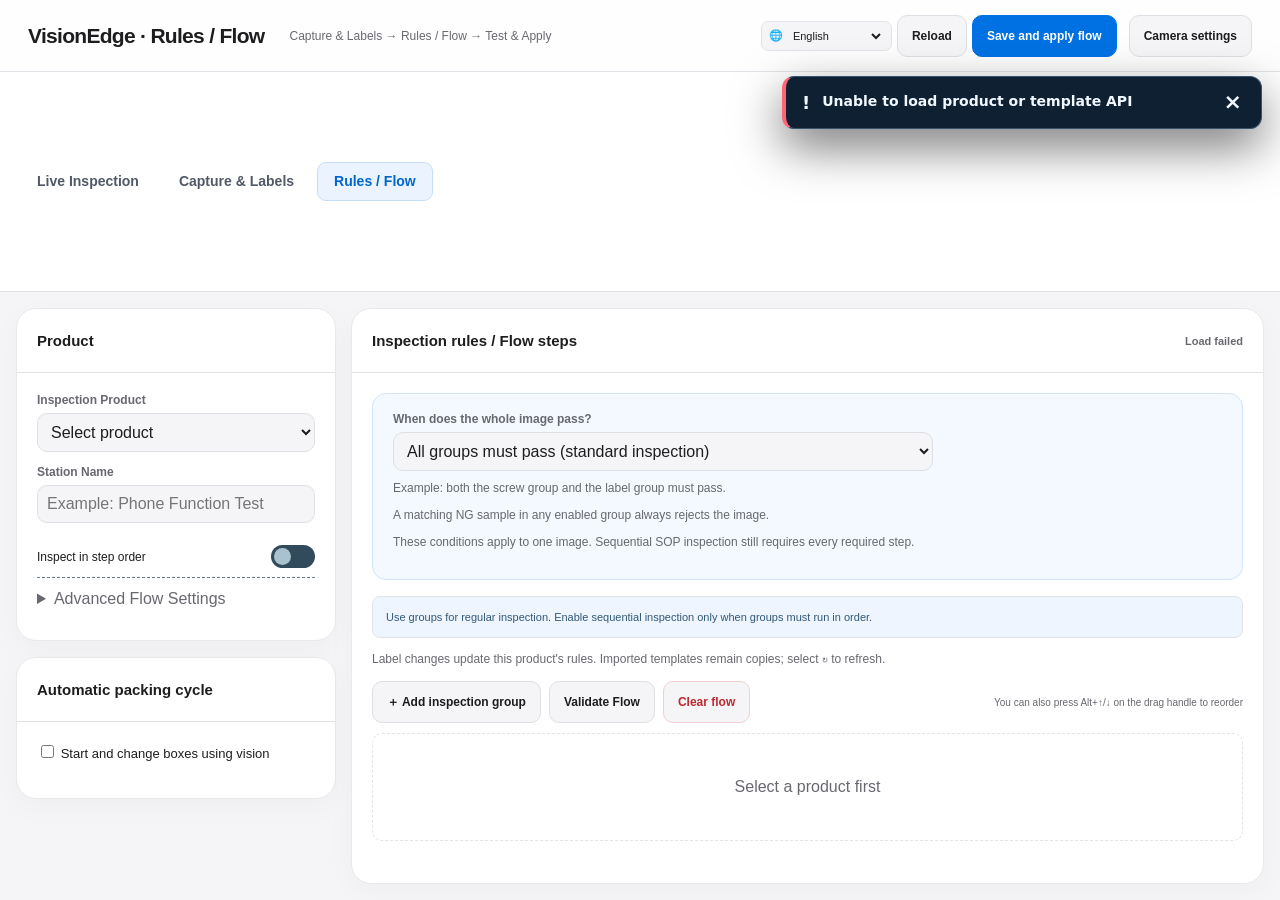
==== commit 90e2f277: "add video seperate and tape logic" ====
--- a/static/flow_studio.html
+++ b/static/flow_studio.html
@@ -1,947 +1,947 @@
-<!DOCTYPE html>
-<html lang="zh-TW">
-<head>
-<meta charset="UTF-8">
-<meta name="viewport" content="width=device-width,initial-scale=1.0">
-<title>VisionEdge · 流程設定</title>
-<style>
-:root{
-  --bg:#06101a;--panel:#0b1a27;--panel2:#102537;--panel3:#142d42;
-  --line:#28475e;--line2:#365d78;--text:#edf8ff;--muted:#7f9fb3;
-  --cyan:#35d7ff;--green:#2ce3a0;--red:#ff6078;--yellow:#ffd35c;
-  --shadow:0 16px 42px rgba(0,0,0,.28);--r:11px
-}
-*{box-sizing:border-box}html,body{margin:0;min-height:100%;background:radial-gradient(circle at 20% 0,#102c42 0,transparent 36%),linear-gradient(145deg,#071827,#03080d 75%);color:var(--text);font-family:"Segoe UI","Noto Sans TC",Arial,sans-serif}button,input,select{font:inherit}.page{min-height:100vh;display:grid;grid-template-rows:64px 1fr}
-header{display:flex;align-items:center;padding:0 20px;background:rgba(5,15,24,.95);border-bottom:1px solid var(--line);position:sticky;top:0;z-index:30;box-shadow:0 7px 22px rgba(0,0,0,.2)}
-.brand{font-weight:950;letter-spacing:2.2px;color:var(--cyan)}.sub{font-size:11px;color:var(--muted);margin-left:13px}.head-actions{margin-left:auto;display:flex;gap:8px;align-items:center}.dirty{font-size:10px;color:var(--yellow);min-width:68px;text-align:right}
-.btn{border:1px solid var(--line);background:var(--panel2);color:var(--text);padding:8px 13px;border-radius:8px;cursor:pointer;font-weight:750;font-size:12px;transition:.15s}.btn:hover{border-color:var(--cyan);color:var(--cyan);transform:translateY(-1px)}.btn.primary{background:linear-gradient(135deg,#0b91c5,#195cc7);border-color:#48dbff;color:white}.btn.danger{color:#ff9dad;border-color:rgba(255,96,120,.55)}.btn:disabled{opacity:.35;cursor:not-allowed;transform:none}
-main{padding:16px;display:grid;grid-template-columns:320px minmax(620px,1fr);gap:15px}.card{background:rgba(11,26,39,.96);border:1px solid var(--line);border-radius:var(--r);box-shadow:var(--shadow);overflow:hidden}.card-head{padding:13px 15px;border-bottom:1px solid var(--line);font-weight:900;font-size:12px;letter-spacing:1.15px;display:flex;align-items:center}.card-body{padding:14px}.field{margin-bottom:13px}.field label{display:block;font-size:10px;color:var(--muted);letter-spacing:.9px;font-weight:850;margin-bottom:6px}.input,select{width:100%;background:#06121c;border:1px solid var(--line);color:var(--text);padding:9px;border-radius:7px;outline:none}.input:focus,select:focus{border-color:var(--cyan);box-shadow:0 0 0 2px rgba(53,215,255,.08)}
-.switch-row{display:flex;align-items:center;justify-content:space-between;padding:9px 0;border-bottom:1px dashed rgba(40,71,94,.72);font-size:12px}.switch-row:last-child{border-bottom:0}.switch{width:44px;height:23px;border-radius:20px;background:#314a5c;position:relative;cursor:pointer}.switch:after{content:"";position:absolute;width:17px;height:17px;border-radius:50%;background:#aac2cf;left:3px;top:3px;transition:.18s}.switch.on{background:#0785af}.switch.on:after{left:24px;background:white}.switch.disabled{opacity:.35;cursor:not-allowed}.grid2{display:grid;grid-template-columns:1fr 1fr;gap:9px}.hint{font-size:11px;color:var(--muted);line-height:1.55}.notice{padding:11px 13px;border:1px solid rgba(53,215,255,.35);background:rgba(53,215,255,.055);border-radius:8px;font-size:11px;color:#aedff0;line-height:1.65;margin-bottom:12px}.status{font-size:11px;color:var(--muted);margin-left:auto}
-.flow-toolbar{display:flex;gap:8px;align-items:center;margin-bottom:10px}.flow-help{font-size:10px;color:var(--muted);margin-left:auto}.steps-wrap{display:flex;flex-direction:column;gap:11px;min-height:130px}.step-card{position:relative;border:1px solid var(--line);border-radius:11px;background:#081722;overflow:hidden;transition:border-color .13s,transform .13s,opacity .13s,box-shadow .13s}.step-card:hover{border-color:#35617d}.step-card.dragging{opacity:.43;transform:scale(.992)}.step-card.drop-before:before,.step-card.drop-after:after{content:"";position:absolute;left:8px;right:8px;height:3px;background:var(--cyan);border-radius:5px;box-shadow:0 0 12px rgba(53,215,255,.75);z-index:5}.step-card.drop-before:before{top:-7px}.step-card.drop-after:after{bottom:-7px}.step-card.disabled-step{opacity:.62}.step-top{display:grid;grid-template-columns:36px 43px minmax(180px,1fr) 150px auto;gap:9px;align-items:center;padding:10px;background:linear-gradient(90deg,rgba(53,215,255,.075),transparent);border-bottom:1px solid var(--line)}.drag-handle{width:36px;height:36px;border:1px dashed var(--line2);border-radius:8px;display:grid;place-items:center;color:var(--muted);cursor:grab;font-size:17px;user-select:none}.drag-handle:active{cursor:grabbing}.drag-handle:hover{color:var(--cyan);border-color:var(--cyan)}.step-num{width:36px;height:36px;border-radius:50%;display:grid;place-items:center;border:1px solid var(--cyan);color:var(--cyan);font-weight:950}.step-title-wrap{display:flex;flex-direction:column;gap:4px}.step-summary{font-size:9px;color:var(--muted);letter-spacing:.3px}.step-body{padding:11px;display:grid;grid-template-columns:repeat(7,minmax(88px,1fr));gap:9px}.step-body .field{margin:0}.samples{grid-column:1/-1;border-top:1px dashed var(--line);padding-top:10px}.samples-head{display:flex;align-items:center;gap:8px;margin-bottom:8px}.sample-rule{font-size:10px;color:var(--muted);padding:4px 7px;border:1px solid var(--line);border-radius:13px}.chips{display:flex;gap:6px;flex-wrap:wrap;min-height:31px}.chip{display:inline-flex;align-items:center;gap:6px;border:1px solid var(--line);background:#102537;border-radius:17px;padding:5px 8px;font-size:10px;max-width:100%}.chip .chip-text{max-width:440px;white-space:nowrap;overflow:hidden;text-overflow:ellipsis}.chip.ok{border-color:rgba(44,227,160,.46);color:#82f2c1}.chip.ng{border-color:rgba(255,96,120,.54);color:#ffa3b2}.chip button{border:0;background:none;color:inherit;cursor:pointer;font-weight:900}.mini-actions{display:flex;gap:5px;flex-wrap:nowrap}.mini{padding:5px 8px;font-size:11px}.empty{padding:44px;text-align:center;color:var(--muted);border:1px dashed var(--line);border-radius:10px}
-.modal{position:fixed;inset:0;background:rgba(0,0,0,.78);display:none;align-items:center;justify-content:center;z-index:60}.modal.open{display:flex}.dialog{width:min(1120px,95vw);height:min(760px,90vh);background:#081824;border:1px solid var(--line2);border-radius:13px;display:grid;grid-template-rows:60px auto 1fr 64px;overflow:hidden;box-shadow:0 28px 95px rgba(0,0,0,.65)}.dialog-head,.dialog-foot{display:flex;align-items:center;padding:0 16px;border-bottom:1px solid var(--line);gap:8px}.dialog-foot{border-bottom:0;border-top:1px solid var(--line);justify-content:flex-end}.dialog-title{font-weight:950;letter-spacing:1px}.template-toolbar{display:grid;grid-template-columns:minmax(210px,1fr) 220px 130px auto;align-items:center;padding:9px 14px;gap:9px;border-bottom:1px solid var(--line)}.bulk-row{display:flex;gap:6px;padding:8px 14px;border-bottom:1px solid var(--line);align-items:center;background:rgba(255,255,255,.012)}.tpl-list{overflow:auto;padding:9px 12px}.tpl-row{display:grid;grid-template-columns:minmax(220px,1fr) 190px 84px 88px 88px;gap:8px;align-items:center;padding:9px;border-bottom:1px solid rgba(40,71,94,.68);font-size:11px}.tpl-row.selected{background:rgba(53,215,255,.035)}.tpl-name{font-weight:850}.tpl-product{color:var(--muted)}.role{display:flex;align-items:center;justify-content:center;gap:5px}.role input{accent-color:var(--green)}.role.ng input{accent-color:var(--red)}.badge{font-size:9px;padding:3px 6px;border-radius:10px;border:1px solid var(--line);color:var(--muted)}.badge.ok{color:var(--green);border-color:rgba(44,227,160,.4)}.badge.ng{color:var(--red);border-color:rgba(255,96,120,.45)}
-@media(max-width:1150px){main{grid-template-columns:1fr}.step-body{grid-template-columns:repeat(4,1fr)}}@media(max-width:760px){.sub{display:none}.head-actions .optional-nav{display:none}.step-top{grid-template-columns:35px 38px 1fr}.step-top>select,.step-top>.mini-actions{grid-column:3}.step-body{grid-template-columns:repeat(2,1fr)}.template-toolbar{grid-template-columns:1fr 1fr}.tpl-row{grid-template-columns:1fr 90px 80px}.tpl-row .tpl-meta{display:none}}
-
-/* ── Capture panel (integrated from Video Label; scoped aliases avoid touching the SOP Designer theme) ── */
-:root{--danger:var(--red);--text-dim:var(--muted);--accent2:var(--green);--font-mono:'Courier New',monospace;}
-.vl-toolbar{display:flex;gap:8px;align-items:center;flex-wrap:wrap;margin-bottom:8px}
-#videoControls{display:none;gap:8px;align-items:center;padding:6px 0;flex-wrap:wrap}
-#videoControls.show{display:flex}
-#videoSeek{flex:1;min-width:140px;accent-color:var(--cyan);cursor:pointer}
-#videoTimecode{font-family:var(--font-mono);font-size:11px;color:var(--muted);min-width:96px}
-.vl-canvas-wrap{position:relative;min-height:240px;max-height:44vh;display:flex;align-items:center;justify-content:center;overflow:auto;background:repeating-conic-gradient(#0a1620 0% 25%,#081420 0% 50%) 0 0/20px 20px;border:1px solid var(--line);border-radius:8px;margin-bottom:8px}
-.vl-canvas-container{position:relative;display:inline-block}
-#labelVideo{display:none;max-width:none;max-height:none}
-#mainCanvas{display:block}
-#overlayCanvas{position:absolute;top:0;left:0;pointer-events:none}
-#drawCanvas{position:absolute;top:0;left:0;cursor:crosshair}
-.vl-no-img-msg{position:absolute;text-align:center;color:var(--muted);pointer-events:none}
-.vl-no-img-msg .icon{font-size:38px;margin-bottom:8px}
-#cursorPos{font-family:var(--font-mono);font-size:10px;color:var(--muted)}
-.vl-region-table-wrap{max-height:230px;overflow-y:auto;border:1px solid var(--line);border-radius:8px}
-.vl-region-table-wrap table{width:100%;border-collapse:collapse;font-size:11px}
-.vl-region-table-wrap thead th{padding:6px 8px;text-align:left;font-size:10px;color:var(--muted);border-bottom:1px solid var(--line);position:sticky;top:0;background:#0b1a27}
-.vl-region-table-wrap tbody td{padding:5px 8px;border-bottom:1px solid rgba(40,71,94,.5);vertical-align:middle}
-.vl-region-table-wrap tbody tr:hover td{background:rgba(255,255,255,.02)}
-.vl-region-table-wrap tbody tr.rsel td{background:rgba(53,215,255,.06)}
-select.mini-select{background:#06121c;border:1px solid var(--line);color:var(--text);padding:4px 6px;border-radius:6px;font-size:11px}
-
-.advanced summary{padding:12px 0;cursor:pointer;color:var(--muted)} header{flex-wrap:wrap}.head-actions{flex-wrap:wrap}.switch:focus-visible{outline:2px solid var(--cyan);outline-offset:3px}
-
-.languagePicker{display:inline-flex;align-items:center;gap:5px;border:1px solid var(--line);background:var(--panel2);border-radius:7px;padding:4px 7px;color:var(--muted);font-size:11px}
-.languagePicker select{border:0;background:transparent;color:var(--text);outline:none;min-width:96px;padding:3px 1px}.languagePicker option{background:var(--panel);color:var(--text)}
-
-#createProductBtn{white-space:nowrap;flex-shrink:0}.head-actions .optional-nav{display:inline-flex!important} .head-actions{gap:5px} @media(max-width:600px){header .sub{display:none}header .brand{font-size:14px}.head-actions .btn{padding:8px;font-size:11px}}
-</style>
-<link rel="stylesheet" href="/static/apple.css?v=2.4.5">
-<link rel="stylesheet" href="/static/primary_nav.css?v=2.4.5"><link rel="stylesheet" href="/static/notice.css?v=1"></head>
-<body>
-<script>if(location.pathname.endsWith("/template-studio"))document.body.classList.add("library-mode");</script>
-<div class="page">
-<header>
-  <div class="brand"><span class="flow-only">VisionEdge · 規則／流程</span><span class="library-only">VisionEdge · 取像與樣板</span></div><div class="sub">取像與樣板 → 規則／流程 → 試跑與套用</div>
-  <div class="head-actions"><span class="dirty" id="dirtyState"></span><label class="languagePicker" title="Language / 語言"><span aria-hidden="true">🌐</span><select data-i18n-language aria-label="Language" onchange="VisionEdgeI18n.setLanguage(this.value)"><option value="zh-Hant">繁體中文</option><option value="zh-Hans">简体中文</option><option value="en">English</option><option value="es">Español</option></select></label><button class="btn" onclick="reloadAll(true)">重新載入</button><button class="btn primary flow-only" id="saveBtn" onclick="saveAll()">儲存流程並套用</button></div>
-</header><nav class="primary-navigation" aria-label="主要導覽"><button type="button" class="primary-tab" onclick="libraryNavigate('/edge')">即時檢測</button><button type="button" class="primary-tab" onclick="libraryNavigate('/template-studio')">取像與樣板</button><button type="button" class="primary-tab" aria-current="page">規則／流程</button></nav>
-<main>
-  <aside>
-    <section class="card"><div class="card-head">產品</div><div class="card-body">
-      <div class="field"><label>檢測產品</label><select id="productSelect" onchange="loadDefinition()"><option value="">選擇產品</option></select></div>
-      <div class="field flow-only"><label>站別名稱</label><input class="input" id="stationName" placeholder="例如：手機功能測試站" oninput="markDirty()"></div>
-      <div class="switch-row flow-only"><span>依步驟順序檢測</span><span class="switch" id="swEnabled" onclick="toggleSwitch(this)"></span></div>
-      <details class="advanced flow-only"><summary>進階流程設定</summary><div class="switch-row"><span>嚴格依序 / 跳步警報</span><span class="switch on" id="swStrict" onclick="toggleSwitch(this)"></span></div>
-      <div class="switch-row"><span>步驟逾時警報</span><span class="switch on" id="swTimeout" onclick="toggleSwitch(this)"></span></div>
-      <div class="switch-row"><span>警報鎖定至人工確認</span><span class="switch on" id="swLatch" onclick="toggleSwitch(this)"></span></div>
-      <div class="switch-row"><span>網頁警告聲</span><span class="switch on" id="swSound" onclick="toggleSwitch(this)"></span></div>
-      <div class="switch-row"><span>三色燈輸出（PC 版預留）</span><span class="switch disabled" id="swTower" title="此 PC 版本尚未實作硬體輸出"></span></div>
-      <div class="field" style="margin-top:13px"><label>完成後重置</label><select id="autoReset" onchange="markDirty()"><option value="MANUAL">人工重置</option><option value="ON_PASS_DELAY">完成後延遲自動重置</option></select></div>
-      <div class="field"><label>完成後延遲秒數</label><input class="input" type="number" id="resetDelay" min="0" step="0.5" value="0" oninput="markDirty()"></div>
-      <div class="grid2"><div class="field"><label>綠燈 DO</label><select id="chGreen" onchange="markDirty()"><option>1</option><option>2</option><option>3</option><option>4</option></select></div><div class="field"><label>黃燈 DO</label><select id="chYellow" onchange="markDirty()"><option>1</option><option selected>2</option><option>3</option><option>4</option></select></div><div class="field"><label>紅燈 DO</label><select id="chRed" onchange="markDirty()"><option>1</option><option>2</option><option selected>3</option><option>4</option></select></div></div>
-      <div class="hint">硬體輸出尚未啟用，保留原有設定供相容用途。</div></details>
-    </div></section>
-    <section class="card flow-only" style="margin-top:16px"><div class="card-head">自動包裝循環</div><div class="card-body">
-      <label class="pack-toggle"><input id="packEnabled" type="checkbox" onchange="packChange()"> <span>用影像自動開始與換箱</span></label>
-      <div id="packFields" hidden>
-        <p class="hint">先在「取像與樣板」保存循環樣板，再於下方選擇。循環樣板不需要加入檢測步驟。</p>
-        <div class="field"><label for="packMode">工作方式</label><select id="packMode" onchange="packChange()"><option value="box">箱子或托盤會取走</option><option value="fixture">固定治具，只取走物品</option></select></div>
-        <div class="field"><label for="packVacant">① 工作區清空</label><select id="packVacant" onchange="markDirty()"></select><p class="hint">框住整個放箱區或治具內部，必須能區分清空與有物品。</p></div>
-        <div class="field" id="packReadyField"><label for="packReady">② 空箱已就位</label><select id="packReady" onchange="markDirty()"></select><p class="hint">框住空箱內部；已裝入物品時不應符合。</p></div>
-        <div class="field"><label for="packPresence">③ 定位特徵</label><select id="packPresence" onchange="markDirty()"></select><p class="hint">選擇箱緣或治具上的固定特徵，放料後仍應可見。遮住時暫停判定。</p></div>
-        <details class="advanced"><summary>穩定時間與位置容許值</summary>
-          <div class="field"><label for="packStable">條件穩定秒數</label><input class="input" id="packStable" type="number" min="0.3" max="10" step="0.1" value="0.8" onchange="markDirty()"></div>
-          <div class="field"><label for="packFinal">齊套確認秒數</label><input class="input" id="packFinal" type="number" min="0.3" max="10" step="0.1" value="1" onchange="markDirty()"></div>
-          <div class="field"><label for="packMargin">位置容許偏移（像素）</label><input class="input" id="packMargin" type="number" min="1" max="100" value="8" onchange="markDirty()"></div>
-        </details>
-        <p class="hint">啟用後，所有樣板都限制在原位置附近；強制依序與警報鎖定，完成後必須清空才換箱，不使用延遲重置。檢測更新率至少每秒 2 次。</p>
-      </div>
-    </div></section>
-
-    <section class="card library-only" style="margin-top:16px"><div class="card-head">相機取像</div><div class="card-body">
-      <button class="btn" onclick="cameraStart()">啟動／查看即時預覽</button><button class="btn mini" onclick="cameraRefresh()">讀取相機狀態</button>
-      <p id="qtiState" role="status">等待設備確認</p>
-      <img id="studioLive" hidden alt="相機即時預覽" style="width:100%;border-radius:8px">
-      <details class="advanced"><summary>Qualcomm 取像設定</summary>
-      <p class="hint">相容模式只調白平衡；手動模式需設備韌體支援。讀回成功仍須確認實際影像。這些控制不是光學對焦。</p>
-      <label>控制模式<select id="qtiMode" onchange="cameraMode()"><option value="safe">相容模式</option><option value="off">不寫入控制</option><option value="manual">手動模式</option></select></label>
-      <label class="field">白平衡模式<input type="number" data-qti="white_balance_mode" data-default="0" min="0" max="10" step="1" value="0" disabled><small>尚未確認設備支援</small></label><label class="field">曝光補償<input type="number" data-qti="exposure_compensation" data-default="0" min="-12" max="12" step="1" value="0" disabled><small>尚未確認設備支援</small></label><label class="field">ISO 模式<input type="number" data-qti="iso_mode" data-default="0" min="0" max="8" step="1" value="0" disabled><small>尚未確認設備支援</small></label><label class="field">手動 ISO<input type="number" data-qti="manual_iso_value" data-default="800" min="100" max="3200" step="1" value="800" disabled><small>尚未確認設備支援</small></label><label class="field">抗閃爍模式<input type="number" data-qti="antibanding" data-default="3" min="0" max="3" step="1" value="3" disabled><small>尚未確認設備支援</small></label><label class="field">對比<input type="number" data-qti="contrast" data-default="5" min="1" max="10" step="1" value="5" disabled><small>尚未確認設備支援</small></label><label class="field">飽和度<input type="number" data-qti="saturation" data-default="5" min="0" max="10" step="1" value="5" disabled><small>尚未確認設備支援</small></label><label class="field">銳利度<input type="number" data-qti="sharpness" data-default="2" min="0" max="6" step="1" value="2" disabled><small>尚未確認設備支援</small></label>
-      <button class="btn primary" onclick="cameraApply()">儲存並重新啟動相機</button>
-      <p class="hint">變更後請重新擷取並驗證樣板；取像與正式檢測共用相機設定。</p>
-      <p class="hint" id="qtiApplied">—</p>
-      </details>
-    </div></section>
-  </aside>
-  <div style="display:flex;flex-direction:column;gap:15px;min-width:0;">
-    <section class="card capture-section">
-      <div class="card-head"><span>擷取樣板畫面</span> <span class="status" id="vlStatus">請先於左側選擇產品</span></div>
-      <div class="card-body">
-        <div class="notice">先擷取畫面並建立 Label。每個 Label 可獨立設定名稱、門檻與位置容許值；需要時再交給規則或 Flow Studio 使用。</div>
-        <div class="vl-toolbar"><button class="btn primary" id="captureEdgeBtn" onclick="captureEdgeFrame()">從相機擷取</button>
-          <input type="file" id="mediaInput" accept="video/*,image/*" onchange="onMediaPicked(event)" style="max-width:200px">
-          <button class="btn mini" id="vidPlayBtn" onclick="toggleLabelPlay()">▶</button>
-          <button class="btn mini" onclick="captureFrame()">📷 擷取畫面</button>
-          <button class="btn mini" onclick="pinCurrentFrame()">📌 釘選到工作區</button>
-          <button class="btn mini" id="backToLiveBtn" onclick="backToLiveVideo()" style="display:none">🎬 返回影片</button>
-          <span id="cursorPos" style="margin-left:auto"></span>
-        </div>
-        <div id="videoControls">
-          <input type="range" id="videoSeek" min="0" value="0" step="0.001" oninput="onVideoSeekInput(this.value)">
-          <span id="videoTimecode">00:00 / 00:00</span>
-        </div>
-        <div id="captureStrip" style="display:none;gap:8px;align-items:center;padding:6px 0;overflow-x:auto;">
-          <span style="font-size:11px;color:var(--muted);white-space:nowrap;">工作區畫面：</span>
-          <div id="captureStripItems" style="display:flex;gap:6px;"></div>
-        </div>
-        <div class="vl-toolbar label-zoom-tools" aria-label="標記縮放">
-          <button type="button" class="btn mini" data-label-control onclick="labelZoom('out')" aria-label="縮小標記畫面">−</button>
-          <span id="labelZoomValue" data-i18n-skip style="min-width:46px;text-align:center">—</span>
-          <button type="button" class="btn mini" data-label-control onclick="labelZoom('in')" aria-label="放大標記畫面">＋</button>
-          <button type="button" class="btn mini" data-label-control onclick="labelZoom('fit')">適合視窗</button>
-          <button type="button" class="btn mini" data-label-control onclick="labelZoom(1)">100%</button>
-          <button type="button" class="btn mini" data-label-control onclick="labelZoom(2)">200%</button>
-          <button type="button" class="btn mini" id="labelPan" data-label-control aria-pressed="false" onclick="labelTogglePan()">拖曳平移</button>
-          <span class="hint">左鍵框選；中鍵或平移模式拖曳；Ctrl＋滾輪縮放。100% 為原圖大小。</span>
-        </div>
-        <div class="vl-canvas-wrap" id="canvasWrap">
-          <div class="vl-no-img-msg" id="noImgMsg"><div class="icon">🖼</div><p>選擇左側產品，載入影片或圖片後即可框選樣板</p></div>
-          <div class="vl-canvas-container" id="canvasCtr" style="display:none;">
-            <video id="labelVideo" muted playsinline preload="metadata" style="background:#000;"></video>
-            <canvas id="mainCanvas"></canvas>
-            <canvas id="overlayCanvas"></canvas>
-            <canvas id="drawCanvas"></canvas>
-          </div>
-        </div>
-        <div class="grid2" style="margin-bottom:9px">
-          <div class="field"><label>新 Label 名稱</label><input class="input" id="lblName" placeholder="例如 Camera-App-Home"></div>
-          <div class="field"><label>類型</label><select class="input" id="lblHint"><option value="OK">OK候選</option><option value="NG">NG候選</option><option value="NEUTRAL">一般</option></select></div>
-        </div>
-        <div class="field" style="max-width:160px"><label>新 Label 預設門檻</label><input class="input" id="lblThresh" type="number" min="0" max="1" step="0.05" value="0.8"></div>
-        <div class="vl-region-table-wrap">
-          <table>
-            <thead><tr><th>#</th><th>縮圖</th><th>Label</th><th><span class="library-only">比對門檻</span><span class="flow-only">Type</span></th><th><span class="library-only">位置容許偏移</span><span class="flow-only">指派到 Step</span></th><th></th></tr></thead>
-            <tbody id="regionBody"></tbody>
-          </table>
-        </div>
-      </div>
-    </section>
-
-    <section class="card library-only"><div class="card-head"><span>樣板庫</span> <span class="status" id="libraryCount">0</span></div><div class="card-body">
-      <p class="hint">0 像素代表全圖搜尋；大於 0 才限制在原位置附近。包裝模式使用包裝設定的統一容許值。</p><p class="hint">樣板類型是選用提示；已引用規則的 OK／NG 角色須在規則內修改。</p>
-      <div class="library-scroll"><table class="library-table"><thead><tr><th>縮圖</th><th>Label 名稱</th><th>比對門檻</th><th>位置容許偏移</th><th>樣板類型</th><th>引用規則</th><th>操作</th></tr></thead><tbody id="libraryBody"></tbody></table></div>
-      <p id="libraryStatus" role="status">選擇產品後管理樣板。</p>
-      <div class="vl-toolbar"><button class="btn" onclick="libraryTest()">試跑已儲存的 Label</button><button class="btn primary" onclick="libraryApply()">套用檢查</button><button class="btn" onclick="libraryNavigate('/flow-studio')">規則／Flow Studio</button></div>
-      <div id="labelTestResults" aria-live="polite"></div>
-    </div></section>
-    <section class="card flow-only"><div class="card-head"><span>檢測規則／流程步驟</span> <span class="status" id="status">—</span></div><div class="card-body">
-    <div class="rule-overview">
-      <div class="field"><label for="finalLogic">整張畫面怎樣才算合格？</label>
-        <select id="finalLogic" onchange="markDirty();updateRuleExplanation()">
-          <option value="ALL">全部檢查組都通過（一般檢查）</option>
-          <option value="ANY">任一完整檢查組通過（替代情境）</option>
-        </select>
-      </div>
-      <p id="finalLogicExample" class="hint" role="status"></p>
-      <p class="hint">任何啟用組的 NG 樣板命中，都會判為不合格。</p>
-      <p class="hint">這裡設定單張畫面的合格條件。啟用依序檢測時，SOP 仍須完成所有必要步驟。</p>
-    </div>
-    <div class="notice">一般檢查只設定檢查組；啟用「依步驟順序檢測」後，各組才依序執行。</div><p class="hint">本產品 Label 修改會更新本產品規則；其他產品匯入的樣板保留副本，按 ↻ 才更新。</p>
+<!DOCTYPE html>
+<html lang="zh-TW">
+<head>
+<meta charset="UTF-8">
+<meta name="viewport" content="width=device-width,initial-scale=1.0">
+<title>VisionEdge · 流程設定</title>
+<style>
+:root{
+  --bg:#06101a;--panel:#0b1a27;--panel2:#102537;--panel3:#142d42;
+  --line:#28475e;--line2:#365d78;--text:#edf8ff;--muted:#7f9fb3;
+  --cyan:#35d7ff;--green:#2ce3a0;--red:#ff6078;--yellow:#ffd35c;
+  --shadow:0 16px 42px rgba(0,0,0,.28);--r:11px
+}
+*{box-sizing:border-box}html,body{margin:0;min-height:100%;background:radial-gradient(circle at 20% 0,#102c42 0,transparent 36%),linear-gradient(145deg,#071827,#03080d 75%);color:var(--text);font-family:"Segoe UI","Noto Sans TC",Arial,sans-serif}button,input,select{font:inherit}.page{min-height:100vh;display:grid;grid-template-rows:64px 1fr}
+header{display:flex;align-items:center;padding:0 20px;background:rgba(5,15,24,.95);border-bottom:1px solid var(--line);position:sticky;top:0;z-index:30;box-shadow:0 7px 22px rgba(0,0,0,.2)}
+.brand{font-weight:950;letter-spacing:2.2px;color:var(--cyan)}.sub{font-size:11px;color:var(--muted);margin-left:13px}.head-actions{margin-left:auto;display:flex;gap:8px;align-items:center}.dirty{font-size:10px;color:var(--yellow);min-width:68px;text-align:right}
+.btn{border:1px solid var(--line);background:var(--panel2);color:var(--text);padding:8px 13px;border-radius:8px;cursor:pointer;font-weight:750;font-size:12px;transition:.15s}.btn:hover{border-color:var(--cyan);color:var(--cyan);transform:translateY(-1px)}.btn.primary{background:linear-gradient(135deg,#0b91c5,#195cc7);border-color:#48dbff;color:white}.btn.danger{color:#ff9dad;border-color:rgba(255,96,120,.55)}.btn:disabled{opacity:.35;cursor:not-allowed;transform:none}
+main{padding:16px;display:grid;grid-template-columns:320px minmax(620px,1fr);gap:15px}.card{background:rgba(11,26,39,.96);border:1px solid var(--line);border-radius:var(--r);box-shadow:var(--shadow);overflow:hidden}.card-head{padding:13px 15px;border-bottom:1px solid var(--line);font-weight:900;font-size:12px;letter-spacing:1.15px;display:flex;align-items:center}.card-body{padding:14px}.field{margin-bottom:13px}.field label{display:block;font-size:10px;color:var(--muted);letter-spacing:.9px;font-weight:850;margin-bottom:6px}.input,select{width:100%;background:#06121c;border:1px solid var(--line);color:var(--text);padding:9px;border-radius:7px;outline:none}.input:focus,select:focus{border-color:var(--cyan);box-shadow:0 0 0 2px rgba(53,215,255,.08)}
+.switch-row{display:flex;align-items:center;justify-content:space-between;padding:9px 0;border-bottom:1px dashed rgba(40,71,94,.72);font-size:12px}.switch-row:last-child{border-bottom:0}.switch{width:44px;height:23px;border-radius:20px;background:#314a5c;position:relative;cursor:pointer}.switch:after{content:"";position:absolute;width:17px;height:17px;border-radius:50%;background:#aac2cf;left:3px;top:3px;transition:.18s}.switch.on{background:#0785af}.switch.on:after{left:24px;background:white}.switch.disabled{opacity:.35;cursor:not-allowed}.grid2{display:grid;grid-template-columns:1fr 1fr;gap:9px}.hint{font-size:11px;color:var(--muted);line-height:1.55}.notice{padding:11px 13px;border:1px solid rgba(53,215,255,.35);background:rgba(53,215,255,.055);border-radius:8px;font-size:11px;color:#aedff0;line-height:1.65;margin-bottom:12px}.status{font-size:11px;color:var(--muted);margin-left:auto}
+.flow-toolbar{display:flex;gap:8px;align-items:center;margin-bottom:10px}.flow-help{font-size:10px;color:var(--muted);margin-left:auto}.steps-wrap{display:flex;flex-direction:column;gap:11px;min-height:130px}.step-card{position:relative;border:1px solid var(--line);border-radius:11px;background:#081722;overflow:hidden;transition:border-color .13s,transform .13s,opacity .13s,box-shadow .13s}.step-card:hover{border-color:#35617d}.step-card.dragging{opacity:.43;transform:scale(.992)}.step-card.drop-before:before,.step-card.drop-after:after{content:"";position:absolute;left:8px;right:8px;height:3px;background:var(--cyan);border-radius:5px;box-shadow:0 0 12px rgba(53,215,255,.75);z-index:5}.step-card.drop-before:before{top:-7px}.step-card.drop-after:after{bottom:-7px}.step-card.disabled-step{opacity:.62}.step-top{display:grid;grid-template-columns:36px 43px minmax(180px,1fr) 150px auto;gap:9px;align-items:center;padding:10px;background:linear-gradient(90deg,rgba(53,215,255,.075),transparent);border-bottom:1px solid var(--line)}.drag-handle{width:36px;height:36px;border:1px dashed var(--line2);border-radius:8px;display:grid;place-items:center;color:var(--muted);cursor:grab;font-size:17px;user-select:none}.drag-handle:active{cursor:grabbing}.drag-handle:hover{color:var(--cyan);border-color:var(--cyan)}.step-num{width:36px;height:36px;border-radius:50%;display:grid;place-items:center;border:1px solid var(--cyan);color:var(--cyan);font-weight:950}.step-title-wrap{display:flex;flex-direction:column;gap:4px}.step-summary{font-size:9px;color:var(--muted);letter-spacing:.3px}.step-body{padding:11px;display:grid;grid-template-columns:repeat(7,minmax(88px,1fr));gap:9px}.step-body .field{margin:0}.samples{grid-column:1/-1;border-top:1px dashed var(--line);padding-top:10px}.samples-head{display:flex;align-items:center;gap:8px;margin-bottom:8px}.sample-rule{font-size:10px;color:var(--muted);padding:4px 7px;border:1px solid var(--line);border-radius:13px}.chips{display:flex;gap:6px;flex-wrap:wrap;min-height:31px}.chip{display:inline-flex;align-items:center;gap:6px;border:1px solid var(--line);background:#102537;border-radius:17px;padding:5px 8px;font-size:10px;max-width:100%}.chip .chip-text{max-width:440px;white-space:nowrap;overflow:hidden;text-overflow:ellipsis}.chip.ok{border-color:rgba(44,227,160,.46);color:#82f2c1}.chip.ng{border-color:rgba(255,96,120,.54);color:#ffa3b2}.chip button{border:0;background:none;color:inherit;cursor:pointer;font-weight:900}.mini-actions{display:flex;gap:5px;flex-wrap:nowrap}.mini{padding:5px 8px;font-size:11px}.empty{padding:44px;text-align:center;color:var(--muted);border:1px dashed var(--line);border-radius:10px}
+.modal{position:fixed;inset:0;background:rgba(0,0,0,.78);display:none;align-items:center;justify-content:center;z-index:60}.modal.open{display:flex}.dialog{width:min(1120px,95vw);height:min(760px,90vh);background:#081824;border:1px solid var(--line2);border-radius:13px;display:grid;grid-template-rows:60px auto 1fr 64px;overflow:hidden;box-shadow:0 28px 95px rgba(0,0,0,.65)}.dialog-head,.dialog-foot{display:flex;align-items:center;padding:0 16px;border-bottom:1px solid var(--line);gap:8px}.dialog-foot{border-bottom:0;border-top:1px solid var(--line);justify-content:flex-end}.dialog-title{font-weight:950;letter-spacing:1px}.template-toolbar{display:grid;grid-template-columns:minmax(210px,1fr) 220px 130px auto;align-items:center;padding:9px 14px;gap:9px;border-bottom:1px solid var(--line)}.bulk-row{display:flex;gap:6px;padding:8px 14px;border-bottom:1px solid var(--line);align-items:center;background:rgba(255,255,255,.012)}.tpl-list{overflow:auto;padding:9px 12px}.tpl-row{display:grid;grid-template-columns:minmax(220px,1fr) 190px 84px 88px 88px;gap:8px;align-items:center;padding:9px;border-bottom:1px solid rgba(40,71,94,.68);font-size:11px}.tpl-row.selected{background:rgba(53,215,255,.035)}.tpl-name{font-weight:850}.tpl-product{color:var(--muted)}.role{display:flex;align-items:center;justify-content:center;gap:5px}.role input{accent-color:var(--green)}.role.ng input{accent-color:var(--red)}.badge{font-size:9px;padding:3px 6px;border-radius:10px;border:1px solid var(--line);color:var(--muted)}.badge.ok{color:var(--green);border-color:rgba(44,227,160,.4)}.badge.ng{color:var(--red);border-color:rgba(255,96,120,.45)}
+@media(max-width:1150px){main{grid-template-columns:1fr}.step-body{grid-template-columns:repeat(4,1fr)}}@media(max-width:760px){.sub{display:none}.head-actions .optional-nav{display:none}.step-top{grid-template-columns:35px 38px 1fr}.step-top>select,.step-top>.mini-actions{grid-column:3}.step-body{grid-template-columns:repeat(2,1fr)}.template-toolbar{grid-template-columns:1fr 1fr}.tpl-row{grid-template-columns:1fr 90px 80px}.tpl-row .tpl-meta{display:none}}
+
+/* ── Capture panel (integrated from Video Label; scoped aliases avoid touching the SOP Designer theme) ── */
+:root{--danger:var(--red);--text-dim:var(--muted);--accent2:var(--green);--font-mono:'Courier New',monospace;}
+.vl-toolbar{display:flex;gap:8px;align-items:center;flex-wrap:wrap;margin-bottom:8px}
+#videoControls{display:none;gap:8px;align-items:center;padding:6px 0;flex-wrap:wrap}
+#videoControls.show{display:flex}
+#videoSeek{flex:1;min-width:140px;accent-color:var(--cyan);cursor:pointer}
+#videoTimecode{font-family:var(--font-mono);font-size:11px;color:var(--muted);min-width:96px}
+.vl-canvas-wrap{position:relative;min-height:240px;max-height:44vh;display:flex;align-items:center;justify-content:center;overflow:auto;background:repeating-conic-gradient(#0a1620 0% 25%,#081420 0% 50%) 0 0/20px 20px;border:1px solid var(--line);border-radius:8px;margin-bottom:8px}
+.vl-canvas-container{position:relative;display:inline-block}
+#labelVideo{display:none;max-width:none;max-height:none}
+#mainCanvas{display:block}
+#overlayCanvas{position:absolute;top:0;left:0;pointer-events:none}
+#drawCanvas{position:absolute;top:0;left:0;cursor:crosshair}
+.vl-no-img-msg{position:absolute;text-align:center;color:var(--muted);pointer-events:none}
+.vl-no-img-msg .icon{font-size:38px;margin-bottom:8px}
+#cursorPos{font-family:var(--font-mono);font-size:10px;color:var(--muted)}
+.vl-region-table-wrap{max-height:230px;overflow-y:auto;border:1px solid var(--line);border-radius:8px}
+.vl-region-table-wrap table{width:100%;border-collapse:collapse;font-size:11px}
+.vl-region-table-wrap thead th{padding:6px 8px;text-align:left;font-size:10px;color:var(--muted);border-bottom:1px solid var(--line);position:sticky;top:0;background:#0b1a27}
+.vl-region-table-wrap tbody td{padding:5px 8px;border-bottom:1px solid rgba(40,71,94,.5);vertical-align:middle}
+.vl-region-table-wrap tbody tr:hover td{background:rgba(255,255,255,.02)}
+.vl-region-table-wrap tbody tr.rsel td{background:rgba(53,215,255,.06)}
+select.mini-select{background:#06121c;border:1px solid var(--line);color:var(--text);padding:4px 6px;border-radius:6px;font-size:11px}
+
+.advanced summary{padding:12px 0;cursor:pointer;color:var(--muted)} header{flex-wrap:wrap}.head-actions{flex-wrap:wrap}.switch:focus-visible{outline:2px solid var(--cyan);outline-offset:3px}
+
+.languagePicker{display:inline-flex;align-items:center;gap:5px;border:1px solid var(--line);background:var(--panel2);border-radius:7px;padding:4px 7px;color:var(--muted);font-size:11px}
+.languagePicker select{border:0;background:transparent;color:var(--text);outline:none;min-width:96px;padding:3px 1px}.languagePicker option{background:var(--panel);color:var(--text)}
+
+#createProductBtn{white-space:nowrap;flex-shrink:0}.head-actions .optional-nav{display:inline-flex!important} .head-actions{gap:5px} @media(max-width:600px){header .sub{display:none}header .brand{font-size:14px}.head-actions .btn{padding:8px;font-size:11px}}
+</style>
+<link rel="stylesheet" href="/static/apple.css?v=2.4.9-jetson1">
+<link rel="stylesheet" href="/static/primary_nav.css?v=2.4.9-jetson1"><link rel="stylesheet" href="/static/notice.css?v=1"></head>
+<body>
+<script>if(location.pathname.endsWith("/template-studio"))document.body.classList.add("library-mode");</script>
+<div class="page">
+<header>
+  <div class="brand"><span class="flow-only">VisionEdge · 規則／流程</span><span class="library-only">VisionEdge · 取像與樣板</span></div><div class="sub">取像與樣板 → 規則／流程 → 試跑與套用</div>
+  <div class="head-actions"><span class="dirty" id="dirtyState"></span><label class="languagePicker" title="Language / 語言"><span aria-hidden="true">🌐</span><select data-i18n-language aria-label="Language" onchange="VisionEdgeI18n.setLanguage(this.value)"><option value="zh-Hant">繁體中文</option><option value="zh-Hans">简体中文</option><option value="en">English</option><option value="es">Español</option></select></label><button class="btn" onclick="reloadAll(true)">重新載入</button><button class="btn primary flow-only" id="saveBtn" onclick="saveAll()">儲存流程並套用</button></div>
+<button class="btn" onclick="libraryNavigate('/camera-settings')">相機設定</button></header><nav class="primary-navigation" aria-label="主要導覽"><button type="button" class="primary-tab" onclick="libraryNavigate('/edge')">即時檢測</button><button type="button" class="primary-tab" onclick="libraryNavigate('/template-studio')">取像與樣板</button><button type="button" class="primary-tab" aria-current="page">規則／流程</button></nav>
+<main>
+  <aside>
+    <section class="card"><div class="card-head">產品</div><div class="card-body">
+      <div class="field"><label>檢測產品</label><select id="productSelect" onchange="loadDefinition()"><option value="">選擇產品</option></select></div>
+      <div class="field flow-only"><label>站別名稱</label><input class="input" id="stationName" placeholder="例如：手機功能測試站" oninput="markDirty()"></div>
+      <div class="switch-row flow-only"><span>依步驟順序檢測</span><span class="switch" id="swEnabled" onclick="toggleSwitch(this)"></span></div>
+      <details class="advanced flow-only"><summary>進階流程設定</summary><div class="switch-row"><span>嚴格依序 / 跳步警報</span><span class="switch on" id="swStrict" onclick="toggleSwitch(this)"></span></div>
+      <div class="switch-row"><span>步驟逾時警報</span><span class="switch on" id="swTimeout" onclick="toggleSwitch(this)"></span></div>
+      <div class="switch-row"><span>警報鎖定至人工確認</span><span class="switch on" id="swLatch" onclick="toggleSwitch(this)"></span></div>
+      <div class="switch-row"><span>網頁警告聲</span><span class="switch on" id="swSound" onclick="toggleSwitch(this)"></span></div>
+      <div class="switch-row"><span>三色燈輸出（PC 版預留）</span><span class="switch disabled" id="swTower" title="此 PC 版本尚未實作硬體輸出"></span></div>
+      <div class="field" style="margin-top:13px"><label>完成後重置</label><select id="autoReset" onchange="markDirty()"><option value="MANUAL">人工重置</option><option value="ON_PASS_DELAY">完成後延遲自動重置</option></select></div>
+      <div class="field"><label>完成後延遲秒數</label><input class="input" type="number" id="resetDelay" min="0" step="0.5" value="0" oninput="markDirty()"></div>
+      <div class="grid2"><div class="field"><label>綠燈 DO</label><select id="chGreen" onchange="markDirty()"><option>1</option><option>2</option><option>3</option><option>4</option></select></div><div class="field"><label>黃燈 DO</label><select id="chYellow" onchange="markDirty()"><option>1</option><option selected>2</option><option>3</option><option>4</option></select></div><div class="field"><label>紅燈 DO</label><select id="chRed" onchange="markDirty()"><option>1</option><option>2</option><option selected>3</option><option>4</option></select></div></div>
+      <div class="hint">硬體輸出尚未啟用，保留原有設定供相容用途。</div></details>
+    </div></section>
+    <section class="card flow-only" style="margin-top:16px"><div class="card-head">自動包裝循環</div><div class="card-body">
+      <label class="pack-toggle"><input id="packEnabled" type="checkbox" onchange="packChange()"> <span>用影像自動開始與換箱</span></label>
+      <div id="packFields" hidden>
+        <p class="hint">先在「取像與樣板」保存循環樣板，再於下方選擇。循環樣板不需要加入檢測步驟。</p>
+        <div class="field"><label for="packMode">工作方式</label><select id="packMode" onchange="packChange()"><option value="box">箱子或托盤會取走</option><option value="fixture">固定治具，只取走物品</option></select></div>
+        <div class="field"><label for="packVacant">① 工作區清空</label><select id="packVacant" onchange="markDirty()"></select><p class="hint">框住整個放箱區或治具內部，必須能區分清空與有物品。</p></div>
+        <div class="field" id="packReadyField"><label for="packReady">② 空箱已就位</label><select id="packReady" onchange="markDirty()"></select><p class="hint">框住空箱內部；已裝入物品時不應符合。</p></div>
+        <div class="field"><label for="packPresence">③ 定位特徵</label><select id="packPresence" onchange="markDirty()"></select><p class="hint">選擇箱緣或治具上的固定特徵，放料後仍應可見。遮住時暫停判定。</p></div>
+        <details class="advanced"><summary>穩定時間與位置容許值</summary>
+          <div class="field"><label for="packStable">條件穩定秒數</label><input class="input" id="packStable" type="number" min="0.3" max="10" step="0.1" value="0.8" onchange="markDirty()"></div>
+          <div class="field"><label for="packFinal">齊套確認秒數</label><input class="input" id="packFinal" type="number" min="0.3" max="10" step="0.1" value="1" onchange="markDirty()"></div>
+          <div class="field"><label for="packMargin">位置容許偏移（像素）</label><input class="input" id="packMargin" type="number" min="1" max="100" value="8" onchange="markDirty()"></div>
+        </details>
+        <p class="hint">啟用後，所有樣板都限制在原位置附近；強制依序與警報鎖定，完成後必須清空才換箱，不使用延遲重置。檢測更新率至少每秒 2 次。</p>
+      </div>
+    </div></section>
+
+    <section class="card library-only" style="margin-top:16px"><div class="card-head">相機取像</div><div class="card-body">
+      <button class="btn" onclick="cameraStart()">啟動／查看即時預覽</button><button class="btn mini" onclick="cameraRefresh()">讀取相機狀態</button>
+      <p id="qtiState" role="status">等待設備確認</p>
+      <img id="studioLive" hidden alt="相機即時預覽" style="width:100%;border-radius:8px">
+      <details class="advanced"><summary>Qualcomm 取像設定</summary>
+      <p class="hint">相容模式只調白平衡；手動模式需設備韌體支援。讀回成功仍須確認實際影像。這些控制不是光學對焦。</p>
+      <label>控制模式<select id="qtiMode" onchange="cameraMode()"><option value="safe">相容模式</option><option value="off">不寫入控制</option><option value="manual">手動模式</option></select></label>
+      <label class="field">白平衡模式<input type="number" data-qti="white_balance_mode" data-default="0" min="0" max="10" step="1" value="0" disabled><small>尚未確認設備支援</small></label><label class="field">曝光補償<input type="number" data-qti="exposure_compensation" data-default="0" min="-12" max="12" step="1" value="0" disabled><small>尚未確認設備支援</small></label><label class="field">ISO 模式<input type="number" data-qti="iso_mode" data-default="0" min="0" max="8" step="1" value="0" disabled><small>尚未確認設備支援</small></label><label class="field">手動 ISO<input type="number" data-qti="manual_iso_value" data-default="800" min="100" max="3200" step="1" value="800" disabled><small>尚未確認設備支援</small></label><label class="field">抗閃爍模式<input type="number" data-qti="antibanding" data-default="3" min="0" max="3" step="1" value="3" disabled><small>尚未確認設備支援</small></label><label class="field">對比<input type="number" data-qti="contrast" data-default="5" min="1" max="10" step="1" value="5" disabled><small>尚未確認設備支援</small></label><label class="field">飽和度<input type="number" data-qti="saturation" data-default="5" min="0" max="10" step="1" value="5" disabled><small>尚未確認設備支援</small></label><label class="field">銳利度<input type="number" data-qti="sharpness" data-default="2" min="0" max="6" step="1" value="2" disabled><small>尚未確認設備支援</small></label>
+      <button class="btn primary" onclick="cameraApply()">儲存並重新啟動相機</button>
+      <p class="hint">變更後請重新擷取並驗證樣板；取像與正式檢測共用相機設定。</p>
+      <p class="hint" id="qtiApplied">—</p>
+      </details>
+    </div></section>
+  </aside>
+  <div style="display:flex;flex-direction:column;gap:15px;min-width:0;">
+    <section class="card capture-section">
+      <div class="card-head"><span>擷取樣板畫面</span> <span class="status" id="vlStatus">請先於左側選擇產品</span></div>
+      <div class="card-body">
+        <div class="notice">先擷取畫面並建立 Label。每個 Label 可獨立設定名稱、門檻與位置容許值；需要時再交給規則或 Flow Studio 使用。</div>
+        <div class="vl-toolbar"><button class="btn primary" id="captureEdgeBtn" onclick="captureEdgeFrame()">從相機擷取</button>
+          <input type="file" id="mediaInput" accept="video/*,image/*" onchange="onMediaPicked(event)" style="max-width:200px">
+          <button class="btn mini" id="vidPlayBtn" onclick="toggleLabelPlay()">▶</button>
+          <button class="btn mini" onclick="captureFrame()">📷 擷取畫面</button>
+          <button class="btn mini" onclick="pinCurrentFrame()">📌 釘選到工作區</button>
+          <button class="btn mini" id="backToLiveBtn" onclick="backToLiveVideo()" style="display:none">🎬 返回影片</button>
+          <span id="cursorPos" style="margin-left:auto"></span>
+        </div>
+        <div id="videoControls">
+          <input type="range" id="videoSeek" min="0" value="0" step="0.001" oninput="onVideoSeekInput(this.value)">
+          <span id="videoTimecode">00:00 / 00:00</span>
+        </div>
+        <div id="captureStrip" style="display:none;gap:8px;align-items:center;padding:6px 0;overflow-x:auto;">
+          <span style="font-size:11px;color:var(--muted);white-space:nowrap;">工作區畫面：</span>
+          <div id="captureStripItems" style="display:flex;gap:6px;"></div>
+        </div>
+        <div class="vl-toolbar label-zoom-tools" aria-label="標記縮放">
+          <button type="button" class="btn mini" data-label-control onclick="labelZoom('out')" aria-label="縮小標記畫面">−</button>
+          <span id="labelZoomValue" data-i18n-skip style="min-width:46px;text-align:center">—</span>
+          <button type="button" class="btn mini" data-label-control onclick="labelZoom('in')" aria-label="放大標記畫面">＋</button>
+          <button type="button" class="btn mini" data-label-control onclick="labelZoom('fit')">適合視窗</button>
+          <button type="button" class="btn mini" data-label-control onclick="labelZoom(1)">100%</button>
+          <button type="button" class="btn mini" data-label-control onclick="labelZoom(2)">200%</button>
+          <button type="button" class="btn mini" id="labelPan" data-label-control aria-pressed="false" onclick="labelTogglePan()">拖曳平移</button>
+          <span class="hint">左鍵框選；中鍵或平移模式拖曳；Ctrl＋滾輪縮放。100% 為原圖大小。</span>
+        </div>
+        <div class="vl-canvas-wrap" id="canvasWrap">
+          <div class="vl-no-img-msg" id="noImgMsg"><div class="icon">🖼</div><p>選擇左側產品，載入影片或圖片後即可框選樣板</p></div>
+          <div class="vl-canvas-container" id="canvasCtr" style="display:none;">
+            <video id="labelVideo" muted playsinline preload="metadata" style="background:#000;"></video>
+            <canvas id="mainCanvas"></canvas>
+            <canvas id="overlayCanvas"></canvas>
+            <canvas id="drawCanvas"></canvas>
+          </div>
+        </div>
+        <div class="grid2" style="margin-bottom:9px">
+          <div class="field"><label>新 Label 名稱</label><input class="input" id="lblName" placeholder="例如 Camera-App-Home"></div>
+          <div class="field"><label>類型</label><select class="input" id="lblHint"><option value="OK">OK候選</option><option value="NG">NG候選</option><option value="NEUTRAL">一般</option></select></div>
+        </div>
+        <div class="field" style="max-width:160px"><label>新 Label 預設門檻</label><input class="input" id="lblThresh" type="number" min="0" max="1" step="0.05" value="0.8"></div>
+        <div class="vl-region-table-wrap">
+          <table>
+            <thead><tr><th>#</th><th>縮圖</th><th>Label</th><th><span class="library-only">比對門檻</span><span class="flow-only">Type</span></th><th><span class="library-only">位置容許偏移</span><span class="flow-only">指派到 Step</span></th><th></th></tr></thead>
+            <tbody id="regionBody"></tbody>
+          </table>
+        </div>
+      </div>
+    </section>
+
+    <section class="card library-only"><div class="card-head"><span>樣板庫</span> <span class="status" id="libraryCount">0</span></div><div class="card-body">
+      <p class="hint">0 像素代表全圖搜尋；大於 0 才限制在原位置附近。包裝模式使用包裝設定的統一容許值。</p><p class="hint">樣板類型是選用提示；已引用規則的 OK／NG 角色須在規則內修改。</p>
+      <div class="library-scroll"><table class="library-table"><thead><tr><th>縮圖</th><th>Label 名稱</th><th>比對門檻</th><th>位置容許偏移</th><th>樣板類型</th><th>引用規則</th><th>操作</th></tr></thead><tbody id="libraryBody"></tbody></table></div>
+      <p id="libraryStatus" role="status">選擇產品後管理樣板。</p>
+      <div class="vl-toolbar"><button class="btn" onclick="libraryTest()">試跑已儲存的 Label</button><button class="btn primary" onclick="libraryApply()">套用檢查</button><button class="btn" onclick="libraryNavigate('/flow-studio')">規則／Flow Studio</button></div>
+      <div id="labelTestResults" aria-live="polite"></div>
+    </div></section>
+    <section class="card flow-only"><div class="card-head"><span>檢測規則／流程步驟</span> <span class="status" id="status">—</span></div><div class="card-body">
+    <div class="rule-overview">
+      <div class="field"><label for="finalLogic">整張畫面怎樣才算合格？</label>
+        <select id="finalLogic" onchange="markDirty();updateRuleExplanation()">
+          <option value="ALL">全部檢查組都通過（一般檢查）</option>
+          <option value="ANY">任一完整檢查組通過（替代情境）</option>
+        </select>
+      </div>
+      <p id="finalLogicExample" class="hint" role="status"></p>
+      <p class="hint">任何啟用組的 NG 樣板命中，都會判為不合格。</p>
+      <p class="hint">這裡設定單張畫面的合格條件。啟用依序檢測時，SOP 仍須完成所有必要步驟。</p>
+    </div>
+    <div class="notice">一般檢查只設定檢查組；啟用「依步驟順序檢測」後，各組才依序執行。</div><p class="hint">本產品 Label 修改會更新本產品規則；其他產品匯入的樣板保留副本，按 ↻ 才更新。</p>
     <div class="flow-toolbar"><button class="btn" onclick="addStep()">＋ 新增檢查組</button><button class="btn" onclick="validateAndReport()">檢查流程</button><button class="btn danger" onclick="clearFlow()">清空流程</button><span class="flow-help">也可在拖拉把手上按 Alt＋↑／↓排序</span></div>
-    <div id="steps" class="steps-wrap"><div class="empty">請先選擇產品</div></div>
-  </div></section>
-  </div>
-</main></div>
-
-<div class="modal" id="tplModal" onclick="closeTplModal()"><div class="dialog" onclick="event.stopPropagation()">
-  <div class="dialog-head"><div class="dialog-title">檢查組樣板設定</div><div class="status" id="modalStepName">—</div><button class="btn" style="margin-left:auto" onclick="closeTplModal()">關閉</button></div>
-  <div>
-    <div class="template-toolbar"><input class="input" id="tplSearch" placeholder="搜尋產品、樣板名稱" oninput="renderTemplates()"><select id="tplProductFilter" onchange="renderTemplates()"><option value="">全部來源產品</option></select><select id="tplHintFilter" onchange="renderTemplates()"><option value="">全部類型</option><option value="OK">OK 候選</option><option value="NG">NG 候選</option><option value="NEUTRAL">一般</option></select><label class="role"><input id="selectedOnly" type="checkbox" onchange="renderTemplates()">只看已選</label></div>
-    <div class="bulk-row"><button class="btn mini" onclick="selectVisibleByHint('OK','OK')">可見 OK 候選 → OK</button><button class="btn mini danger" onclick="selectVisibleByHint('NG','NG')">可見 NG 候選 → NG</button><button class="btn mini" onclick="clearRole('OK')">清除 OK</button><button class="btn mini danger" onclick="clearRole('NG')">清除 NG</button><span class="status" id="modalCounts">—</span></div>
-  </div>
-  <div class="tpl-list" id="tplList"></div>
-  <div class="dialog-foot"><span class="hint" style="margin-right:auto">同一來源樣板在同一檢查組只能扮演一種角色；可在不同組重複使用。</span><button class="btn danger" onclick="clearCurrentSamples()">清除本組全部樣板</button><button class="btn primary" onclick="closeTplModal()">完成</button></div>
-</div></div>
-
+    <div id="steps" class="steps-wrap"><div class="empty">請先選擇產品</div></div>
+  </div></section>
+  </div>
+</main></div>
+
+<div class="modal" id="tplModal" onclick="closeTplModal()"><div class="dialog" onclick="event.stopPropagation()">
+  <div class="dialog-head"><div class="dialog-title">檢查組樣板設定</div><div class="status" id="modalStepName">—</div><button class="btn" style="margin-left:auto" onclick="closeTplModal()">關閉</button></div>
+  <div>
+    <div class="template-toolbar"><input class="input" id="tplSearch" placeholder="搜尋產品、樣板名稱" oninput="renderTemplates()"><select id="tplProductFilter" onchange="renderTemplates()"><option value="">全部來源產品</option></select><select id="tplHintFilter" onchange="renderTemplates()"><option value="">全部類型</option><option value="OK">OK 候選</option><option value="NG">NG 候選</option><option value="NEUTRAL">一般</option></select><label class="role"><input id="selectedOnly" type="checkbox" onchange="renderTemplates()">只看已選</label></div>
+    <div class="bulk-row"><button class="btn mini" onclick="selectVisibleByHint('OK','OK')">可見 OK 候選 → OK</button><button class="btn mini danger" onclick="selectVisibleByHint('NG','NG')">可見 NG 候選 → NG</button><button class="btn mini" onclick="clearRole('OK')">清除 OK</button><button class="btn mini danger" onclick="clearRole('NG')">清除 NG</button><span class="status" id="modalCounts">—</span></div>
+  </div>
+  <div class="tpl-list" id="tplList"></div>
+  <div class="dialog-foot"><span class="hint" style="margin-right:auto">同一來源樣板在同一檢查組只能扮演一種角色；可在不同組重複使用。</span><button class="btn danger" onclick="clearCurrentSamples()">清除本組全部樣板</button><button class="btn primary" onclick="closeTplModal()">完成</button></div>
+</div></div>
+
 
 <script src="/static/visionedge_i18n.js?v=2.4.8"></script><script src="/static/notice.js?v=2"></script>
-<script>
-function updateRuleExplanation(){
- const mode=document.getElementById('finalLogic').value;
- document.getElementById('finalLogicExample').textContent=mode==='ANY'
-   ?'例如：外觀 A 組或外觀 B 組，其中一整組通過即可；各組內的條件仍須滿足。'
-   :'例如：螺絲組和標籤組，兩組都通過才算合格。';
-}
-updateRuleExplanation();
-</script>
-<script>
-const ST={appUrl:'',inferUrl:'',products:[],templates:[],steps:[],config:{},productId:0,editStep:-1,dragIndex:-1,dirty:false};
-function basePath(){let p=location.pathname.replace(/\/(?:sop-config|flow-studio|template-studio)\/?$/,'');return p==='/'?'':p}
-function appBase(){return(ST.appUrl||basePath()).replace(/\/$/,'')}
-function esc(v){return String(v??'').replace(/[&<>"']/g,c=>({'&':'&amp;','<':'&lt;','>':'&gt;','"':'&quot;',"'":'&#39;'}[c]))}
+<script>
+function updateRuleExplanation(){
+ const mode=document.getElementById('finalLogic').value;
+ document.getElementById('finalLogicExample').textContent=mode==='ANY'
+   ?'例如：外觀 A 組或外觀 B 組，其中一整組通過即可；各組內的條件仍須滿足。'
+   :'例如：螺絲組和標籤組，兩組都通過才算合格。';
+}
+updateRuleExplanation();
+</script>
+<script>
+const ST={appUrl:'',inferUrl:'',products:[],templates:[],steps:[],config:{},productId:0,editStep:-1,dragIndex:-1,dirty:false};
+function basePath(){let p=location.pathname.replace(/\/(?:sop-config|flow-studio|template-studio)\/?$/,'');return p==='/'?'':p}
+function appBase(){return(ST.appUrl||basePath()).replace(/\/$/,'')}
+function esc(v){return String(v??'').replace(/[&<>"']/g,c=>({'&':'&amp;','<':'&lt;','>':'&gt;','"':'&quot;',"'":'&#39;'}[c]))}
 function toast(msg,error=false){VisionEdgeNotice.show(msg,error?'error':'success')}
-function markDirty(v=true){ST.dirty=!!v;document.getElementById('dirtyState').textContent=ST.dirty?'● 尚未儲存':''}
-function navigate(url){libraryNavigate(url)}
-window.addEventListener('beforeunload',e=>{if(!ST.dirty||libraryLeaving)return;e.preventDefault();e.returnValue=''})
-function toggleSwitch(el){if(el.classList.contains('disabled'))return;el.classList.toggle('on');el.setAttribute('aria-checked',el.classList.contains('on'));markDirty()}
-function on(id){return document.getElementById(id).classList.contains('on')}
-function setOn(id,v){const el=document.getElementById(id);el.classList.toggle('on',!!v);el.setAttribute('aria-checked',!!v)}
-function cleanRole(v){return String(v||'OK').toUpperCase()==='NG'?'NG':'OK'}
-function reindexSteps(){ST.steps.forEach((x,n)=>{x.step_no=n+1;x.sort_order=n})}
-function normalizeStep(s,i){return{...s,step_no:Number(s.step_no||i+1),sort_order:Number(s.sort_order??i),name:s.name||`步驟 ${i+1}`,logic_mode:s.logic_mode==='ALL'?'ALL':'ANY',enabled:s.enabled!==false,required:s.required!==false,min_consecutive_hits:Math.max(1,Number(s.min_consecutive_hits||2)),hold_ms:Math.max(0,Number(s.hold_ms??400)),timeout_sec:Math.max(0,Number(s.timeout_sec||0)),allow_out_of_order:!!s.allow_out_of_order,latch_when_done:s.latch_when_done!==false,alarm_if_missing:s.alarm_if_missing!==false,ui_color:s.ui_color||'',final_visible:s.final_visible!==false,samples:(s.samples||[]).map(x=>({source_region_id:x.source_region_id||null,existing_sample_id:x.id||x.existing_sample_id||null,sample_name:x.sample_name||x.source_region_label||'',sample_role:cleanRole(x.sample_role),source_product_id:x.source_product_id,threshold:x.threshold,search_margin:x.search_margin}))}}
-
-async function init(){
-  ST.appUrl=basePath();
-  ST.productId=Number(new URLSearchParams(location.search).get("product_id")||0);
-  document.querySelectorAll('.switch').forEach(el=>{
-    el.setAttribute('role','switch');el.setAttribute('aria-checked',el.classList.contains('on'));
-    el.setAttribute('aria-label',el.parentElement.querySelector('span').textContent);
-    el.tabIndex=el.classList.contains('disabled')?-1:0;
-    el.addEventListener('keydown',e=>{if(e.key===' '||e.key==='Enter'){e.preventDefault();toggleSwitch(el)}});
-  });
-  await reloadAll(false);
-}
-async function captureEdgeFrame(){
-  if(!ST.productId){toast('請先建立或選擇產品',true);return}
-  const btn=document.getElementById('captureEdgeBtn');btn.disabled=true;
-  try{
-    const r=await fetch(`${appBase()}/api/edge/template-frame?product_id=${ST.productId}`,{cache:'no-store'});
-    const d=await r.json();if(!r.ok)throw Error(d.error||'擷取失敗');
-    _stopLabelUiLoop();_stopServerLabelPlay();clearTimeout(VL.lblFallbackTimer);VL.lblFallbackFile=null;
-    LV.pause();VL.lblVideoReady=false;VL.lblServerMode=false;showVideoBar(false);_showMovingLabelVideo(false);
-    _clearActivePin();VL.srcB64=d.image_b64;await displayImg(d.image_b64);pinCurrentFrame();document.getElementById('backToLiveBtn').style.display='none';
-    toast('相機畫面已固定，可以框選樣板');
-  }catch(e){toast(e.message,true)}finally{btn.disabled=false}
-}
+function markDirty(v=true){ST.dirty=!!v;document.getElementById('dirtyState').textContent=ST.dirty?'● 尚未儲存':''}
+function navigate(url){libraryNavigate(url)}
+window.addEventListener('beforeunload',e=>{if(!ST.dirty||libraryLeaving)return;e.preventDefault();e.returnValue=''})
+function toggleSwitch(el){if(el.classList.contains('disabled'))return;el.classList.toggle('on');el.setAttribute('aria-checked',el.classList.contains('on'));markDirty()}
+function on(id){return document.getElementById(id).classList.contains('on')}
+function setOn(id,v){const el=document.getElementById(id);el.classList.toggle('on',!!v);el.setAttribute('aria-checked',!!v)}
+function cleanRole(v){return String(v||'OK').toUpperCase()==='NG'?'NG':'OK'}
+function reindexSteps(){ST.steps.forEach((x,n)=>{x.step_no=n+1;x.sort_order=n})}
+function normalizeStep(s,i){return{...s,step_no:Number(s.step_no||i+1),sort_order:Number(s.sort_order??i),name:s.name||`步驟 ${i+1}`,logic_mode:s.logic_mode==='ALL'?'ALL':'ANY',enabled:s.enabled!==false,required:s.required!==false,min_consecutive_hits:Math.max(1,Number(s.min_consecutive_hits||2)),hold_ms:Math.max(0,Number(s.hold_ms??400)),timeout_sec:Math.max(0,Number(s.timeout_sec||0)),allow_out_of_order:!!s.allow_out_of_order,latch_when_done:s.latch_when_done!==false,alarm_if_missing:s.alarm_if_missing!==false,ui_color:s.ui_color||'',final_visible:s.final_visible!==false,samples:(s.samples||[]).map(x=>({source_region_id:x.source_region_id||null,existing_sample_id:x.id||x.existing_sample_id||null,sample_name:x.sample_name||x.source_region_label||'',sample_role:cleanRole(x.sample_role),source_product_id:x.source_product_id,threshold:x.threshold,search_margin:x.search_margin}))}}
+
+async function init(){
+  ST.appUrl=basePath();
+  ST.productId=Number(new URLSearchParams(location.search).get("product_id")||0);
+  document.querySelectorAll('.switch').forEach(el=>{
+    el.setAttribute('role','switch');el.setAttribute('aria-checked',el.classList.contains('on'));
+    el.setAttribute('aria-label',el.parentElement.querySelector('span').textContent);
+    el.tabIndex=el.classList.contains('disabled')?-1:0;
+    el.addEventListener('keydown',e=>{if(e.key===' '||e.key==='Enter'){e.preventDefault();toggleSwitch(el)}});
+  });
+  await reloadAll(false);
+}
+async function captureEdgeFrame(){
+  if(!ST.productId){toast('請先建立或選擇產品',true);return}
+  const btn=document.getElementById('captureEdgeBtn');btn.disabled=true;
+  try{
+    const r=await fetch(`${appBase()}/api/edge/template-frame?product_id=${ST.productId}`,{cache:'no-store'});
+    const d=await r.json();if(!r.ok)throw Error(d.error||'擷取失敗');
+    _stopLabelUiLoop();_stopServerLabelPlay();clearTimeout(VL.lblFallbackTimer);VL.lblFallbackFile=null;
+    LV.pause();VL.lblVideoReady=false;VL.lblServerMode=false;showVideoBar(false);_showMovingLabelVideo(false);
+    _clearActivePin();VL.srcB64=d.image_b64;await displayImg(d.image_b64);pinCurrentFrame();document.getElementById('backToLiveBtn').style.display='none';
+    toast('相機畫面已固定，可以框選樣板');
+  }catch(e){toast(e.message,true)}finally{btn.disabled=false}
+}
 async function reloadAll(confirmDirty=false){if(confirmDirty&&(ST.dirty||libraryPending())&&!confirm('放棄尚未儲存的修改並重新載入？'))return;document.getElementById('status').textContent='載入中…';try{const[pr,tr]=await Promise.all([fetch(`${appBase()}/api/products?ts=${Date.now()}`,{cache:'no-store'}),fetch(`${appBase()}/api/templates?ts=${Date.now()}`,{cache:'no-store'})]);if(!pr.ok||!tr.ok)throw new Error('產品或樣板 API 無法讀取');ST.products=await pr.json();ST.templates=await tr.json();const ps=document.getElementById('productSelect');const keep=String(ST.productId||ps.value||'');ps.innerHTML='<option value="">選擇產品</option>'+ST.products.map(p=>`<option data-i18n-skip value="${p.id}">${esc(p.serial)}${p.name?' / '+esc(p.name):''}</option>`).join('');if(keep){ps.value=keep;ST.productId=Number(keep)}const groups=ST.products.map(p=>({id:p.id,name:`${p.serial}${p.name?' / '+p.name:''}`}));document.getElementById('tplProductFilter').innerHTML='<option value="">全部來源產品</option>'+groups.map(g=>`<option data-i18n-skip value="${g.id}">${esc(g.name)}</option>`).join('');if(ST.productId)await loadDefinition();else{ST.steps=[];renderSteps();document.getElementById('status').textContent=`${ST.templates.length} 個樣板可用`;markDirty(false)}}catch(e){document.getElementById('status').textContent='載入失敗';toast(e.message,true)}}
-async function loadDefinition(){if((ST.dirty||libraryPending())&&ST.productId&&Number(document.getElementById('productSelect').value)!==ST.productId&&!confirm('切換產品會放棄目前未儲存的修改，確定？')){document.getElementById('productSelect').value=String(ST.productId);return}ST.productId=Number(document.getElementById('productSelect').value||0);vlSetProduct(ST.productId);if(!ST.productId){ST.steps=[];renderSteps();markDirty(false);await libraryRefresh();return}document.getElementById('status').textContent='讀取設定…';try{const r=await fetch(`${appBase()}/api/products/${ST.productId}/sop-definition`);const d=await r.json();if(!r.ok)throw new Error(d.error||r.status);ST.config=d.config||{};document.getElementById('finalLogic').value=d.final_logic_mode==='ANY'?'ANY':'ALL';updateRuleExplanation();ST.steps=(d.steps||[]).map(normalizeStep).sort((a,b)=>(a.sort_order-b.sort_order)||(a.step_no-b.step_no));reindexSteps();setOn('swEnabled',ST.config.enabled);setOn('swStrict',ST.config.strict_order!==false);setOn('swTimeout',ST.config.alarm_on_timeout!==false);setOn('swLatch',ST.config.alarm_latch!==false);setOn('swSound',ST.config.web_alarm_enabled!==false);setOn('swTower',false);document.getElementById('stationName').value=ST.config.station_name||'';document.getElementById('autoReset').value=ST.config.auto_reset_mode||'MANUAL';document.getElementById('resetDelay').value=ST.config.idle_reset_sec||0;document.getElementById('chGreen').value=ST.config.tower_green_channel||1;document.getElementById('chYellow').value=ST.config.tower_yellow_channel||2;document.getElementById('chRed').value=ST.config.tower_red_channel||3;packLoad(d.packaging);renderSteps();document.getElementById('status').textContent=`${ST.steps.length} 個步驟`;markDirty(false);await libraryRefresh()}catch(e){toast(`讀取失敗：${e.message}`,true)}}
-
-function addStep(){if(!ST.productId){toast('請先選擇產品',true);return}ST.steps.push(normalizeStep({name:`步驟 ${ST.steps.length+1}`,samples:[]},ST.steps.length));reindexSteps();renderSteps();markDirty()}
-function duplicateStep(i){const src=ST.steps[i];const clone=normalizeStep(JSON.parse(JSON.stringify(src)),i+1);clone.name=`${src.name} - 複製`;delete clone.id;ST.steps.splice(i+1,0,clone);reindexSteps();renderSteps();markDirty()}
-function updateStep(i,k,v){if(['step_no','min_consecutive_hits','hold_ms','timeout_sec'].includes(k))v=Number(v||0);if(['enabled','required','allow_out_of_order','latch_when_done','alarm_if_missing'].includes(k))v=!!v;ST.steps[i][k]=v;renderSteps(false);markDirty()}
-function moveStep(i,d){const j=i+d;if(j<0||j>=ST.steps.length)return;[ST.steps[i],ST.steps[j]]=[ST.steps[j],ST.steps[i]];reindexSteps();renderSteps();markDirty()}
-function moveStepTo(from,to){from=Number(from);to=Number(to);if(!Number.isInteger(from)||!Number.isInteger(to)||from<0||to<0||from>=ST.steps.length||to>=ST.steps.length||from===to)return;const[x]=ST.steps.splice(from,1);ST.steps.splice(to,0,x);reindexSteps();renderSteps();markDirty()}
+async function loadDefinition(){if((ST.dirty||libraryPending())&&ST.productId&&Number(document.getElementById('productSelect').value)!==ST.productId&&!confirm('切換產品會放棄目前未儲存的修改，確定？')){document.getElementById('productSelect').value=String(ST.productId);return}ST.productId=Number(document.getElementById('productSelect').value||0);vlSetProduct(ST.productId);if(!ST.productId){ST.steps=[];renderSteps();markDirty(false);await libraryRefresh();return}document.getElementById('status').textContent='讀取設定…';try{const r=await fetch(`${appBase()}/api/products/${ST.productId}/sop-definition`);const d=await r.json();if(!r.ok)throw new Error(d.error||r.status);ST.config=d.config||{};document.getElementById('finalLogic').value=d.final_logic_mode==='ANY'?'ANY':'ALL';updateRuleExplanation();ST.steps=(d.steps||[]).map(normalizeStep).sort((a,b)=>(a.sort_order-b.sort_order)||(a.step_no-b.step_no));reindexSteps();setOn('swEnabled',ST.config.enabled);setOn('swStrict',ST.config.strict_order!==false);setOn('swTimeout',ST.config.alarm_on_timeout!==false);setOn('swLatch',ST.config.alarm_latch!==false);setOn('swSound',ST.config.web_alarm_enabled!==false);setOn('swTower',false);document.getElementById('stationName').value=ST.config.station_name||'';document.getElementById('autoReset').value=ST.config.auto_reset_mode||'MANUAL';document.getElementById('resetDelay').value=ST.config.idle_reset_sec||0;document.getElementById('chGreen').value=ST.config.tower_green_channel||1;document.getElementById('chYellow').value=ST.config.tower_yellow_channel||2;document.getElementById('chRed').value=ST.config.tower_red_channel||3;packLoad(d.packaging);renderSteps();document.getElementById('status').textContent=`${ST.steps.length} 個步驟`;markDirty(false);await libraryRefresh()}catch(e){toast(`讀取失敗：${e.message}`,true)}}
+
+function addStep(){if(!ST.productId){toast('請先選擇產品',true);return}ST.steps.push(normalizeStep({name:`步驟 ${ST.steps.length+1}`,samples:[]},ST.steps.length));reindexSteps();renderSteps();markDirty()}
+function duplicateStep(i){const src=ST.steps[i];const clone=normalizeStep(JSON.parse(JSON.stringify(src)),i+1);clone.name=`${src.name} - 複製`;delete clone.id;ST.steps.splice(i+1,0,clone);reindexSteps();renderSteps();markDirty()}
+function updateStep(i,k,v){if(['step_no','min_consecutive_hits','hold_ms','timeout_sec'].includes(k))v=Number(v||0);if(['enabled','required','allow_out_of_order','latch_when_done','alarm_if_missing'].includes(k))v=!!v;ST.steps[i][k]=v;renderSteps(false);markDirty()}
+function moveStep(i,d){const j=i+d;if(j<0||j>=ST.steps.length)return;[ST.steps[i],ST.steps[j]]=[ST.steps[j],ST.steps[i]];reindexSteps();renderSteps();markDirty()}
+function moveStepTo(from,to){from=Number(from);to=Number(to);if(!Number.isInteger(from)||!Number.isInteger(to)||from<0||to<0||from>=ST.steps.length||to>=ST.steps.length||from===to)return;const[x]=ST.steps.splice(from,1);ST.steps.splice(to,0,x);reindexSteps();renderSteps();markDirty()}
 function disableEmptyFlow(){document.getElementById('packEnabled').checked=false;packChange(false);setOn('swEnabled',false);toast('流程已清空並停用依序檢測；請儲存並套用，樣板會保留')}
 function clearFlow(){if(!ST.productId)return;if(!confirm('清空此產品的所有檢查組與流程步驟？樣板與 Label 會保留，儲存並套用後生效。'))return;ST.steps=[];disableEmptyFlow();reindexSteps();renderSteps();markDirty()}
 function deleteStep(i){if(confirm(`刪除步驟「${ST.steps[i].name}」？`)){ST.steps.splice(i,1);if(!ST.steps.length)disableEmptyFlow();reindexSteps();renderSteps();markDirty()}}
 function sampleLabel(s){const sourceId=Number(s.source_product_id||0);if(s.existing_sample_id&&sourceId&&sourceId!==Number(ST.productId)){const p=ST.products.find(x=>Number(x.id)===sourceId);return `${p?.serial||`產品 #${sourceId}（已刪除）`} / ${s.sample_name||`樣板 ${s.existing_sample_id}`}`;}const t=ST.templates.find(x=>Number(x.id)===Number(s.source_region_id));return t?`${t.product_serial} / ${t.label}`:(s.sample_name||`Local Sample ${s.existing_sample_id||''}`)}
-function refreshSampleCopy(i,j){const s=ST.steps[i].samples[j],t=ST.templates.find(x=>Number(x.id)===Number(s.source_region_id));if(!t){toast('來源樣板已不存在，保留目前副本',true);return}if(!confirm('以來源目前的影像、門檻與位置設定更新此副本？'))return;s.existing_sample_id=null;s.sample_name=t.label;s.threshold=t.threshold;s.search_margin=t.search_margin;markDirty();renderSteps()}
-function removeSample(i,j){ST.steps[i].samples.splice(j,1);renderSteps();markDirty()}
-function stepSampleCounts(s){return{ok:s.samples.filter(x=>x.sample_role==='OK').length,ng:s.samples.filter(x=>x.sample_role==='NG').length}}
-function validateAndReport(){const err=validateDefinition();if(err)toast(err,true);else toast(`流程檢查通過：${ST.steps.filter(x=>x.enabled).length} 個啟用 Step`) }
-
-function dragStart(e,i){ST.dragIndex=i;e.currentTarget.closest('.step-card').classList.add('dragging');e.dataTransfer.effectAllowed='move';e.dataTransfer.setData('text/plain',String(i))}
-function dragEnd(){document.querySelectorAll('.step-card').forEach(x=>x.classList.remove('dragging','drop-before','drop-after'));ST.dragIndex=-1}
-function dragOver(e,i){e.preventDefault();e.dataTransfer.dropEffect='move';const card=e.currentTarget;document.querySelectorAll('.step-card').forEach(x=>x.classList.remove('drop-before','drop-after'));if(ST.dragIndex<0||ST.dragIndex===i)return;const r=card.getBoundingClientRect();card.classList.add(e.clientY<r.top+r.height/2?'drop-before':'drop-after')}
-function dropStep(e,i){e.preventDefault();const card=e.currentTarget,r=card.getBoundingClientRect();let from=Number(e.dataTransfer.getData('text/plain'));if(!Number.isInteger(from))from=ST.dragIndex;let target=i+(e.clientY>=r.top+r.height/2?1:0);if(from<target)target--;target=Math.max(0,Math.min(ST.steps.length-1,target));dragEnd();moveStepTo(from,target)}
-function handleKey(e,i){if(!e.altKey)return;if(e.key==='ArrowUp'){e.preventDefault();moveStep(i,-1)}else if(e.key==='ArrowDown'){e.preventDefault();moveStep(i,1)}}
-
-function renderSteps(){const root=document.getElementById('steps');if(!ST.productId){root.innerHTML='<div class="empty">請先選擇產品</div>';return}if(!ST.steps.length){root.innerHTML='<div class="empty">尚未建立檢查組。按「新增檢查組」，再選取既有 Label。</div>';return}root.innerHTML=ST.steps.map((s,i)=>{const c=stepSampleCounts(s);return `<div class="step-card ${s.enabled?'':'disabled-step'}" data-index="${i}" ondragover="dragOver(event,${i})" ondrop="dropStep(event,${i})"><div class="step-top"><div class="drag-handle" draggable="true" tabindex="0" title="拖拉排序；Alt＋↑／↓也可排序" ondragstart="dragStart(event,${i})" ondragend="dragEnd()" onkeydown="handleKey(event,${i})">⠿</div><div class="step-num">${i+1}</div><div class="step-title-wrap"><input class="input" value="${esc(s.name)}" onchange="updateStep(${i},'name',this.value)" placeholder="步驟名稱"><div class="step-summary"><span>${s.enabled?'啟用':'停用'}</span> · <span>${s.required?'必要':'選用'}</span> · OK ${c.ok} / NG ${c.ng}</div></div><select onchange="updateStep(${i},'logic_mode',this.value)" title="ALL 表示所有 OK 樣板須在同一幀命中"><option value="ANY" ${s.logic_mode==='ANY'?'selected':''}>任一 OK 樣板符合</option><option value="ALL" ${s.logic_mode==='ALL'?'selected':''}>全部 OK 樣板符合（同一畫面）</option></select><div class="mini-actions"><button class="btn mini" ${i===0?'disabled':''} onclick="moveStep(${i},-1)" title="上移">↑</button><button class="btn mini" ${i===ST.steps.length-1?'disabled':''} onclick="moveStep(${i},1)" title="下移">↓</button><button class="btn mini" onclick="duplicateStep(${i})" title="複製整個 Step 與樣板">複製</button><button class="btn mini danger" onclick="deleteStep(${i})">刪</button></div></div><div class="step-content"><details class="step-advanced"><summary>進階判定條件</summary><div class="step-body"><div class="field"><label>步驟狀態</label><select onchange="updateStep(${i},'enabled',this.value==='1')"><option value="1" ${s.enabled?'selected':''}>啟用</option><option value="0" ${!s.enabled?'selected':''}>停用</option></select></div><div class="field"><label>必要性</label><select onchange="updateStep(${i},'required',this.value==='1')"><option value="1" ${s.required?'selected':''}>必要</option><option value="0" ${!s.required?'selected':''}>選用</option></select></div><div class="field"><label>連續命中幀</label><input class="input" type="number" min="1" max="120" value="${s.min_consecutive_hits}" onchange="updateStep(${i},'min_consecutive_hits',this.value)"></div><div class="field"><label>持續時間 ms</label><input class="input" type="number" min="0" max="600000" value="${s.hold_ms}" onchange="updateStep(${i},'hold_ms',this.value)"></div><div class="field"><label>逾時秒數</label><input class="input" type="number" min="0" max="86400" step="0.5" value="${s.timeout_sec}" onchange="updateStep(${i},'timeout_sec',this.value)"></div><div class="field"><label>順序規則</label><select ${document.getElementById('packEnabled').checked?'disabled':''} onchange="updateStep(${i},'allow_out_of_order',this.value==='1')"><option value="0" ${!s.allow_out_of_order?'selected':''}>必須依序</option><option value="1" ${s.allow_out_of_order?'selected':''}>允許提前</option></select></div><div class="field"><label>完成後鎖定</label><select onchange="updateStep(${i},'latch_when_done',this.value==='1')"><option value="1" ${s.latch_when_done?'selected':''}>鎖定完成</option><option value="0" ${!s.latch_when_done?'selected':''}>可回復未完成</option></select></div><div class="field"><label>漏步警報</label><select onchange="updateStep(${i},'alarm_if_missing',this.value==='1')"><option value="1" ${s.alarm_if_missing?'selected':''}>啟用</option><option value="0" ${!s.alarm_if_missing?'selected':''}>停用</option></select></div></div></details><div class="samples"><label class="pack-only pack-check"><input type="checkbox" ${s.final_visible!==false?'checked':''} onchange="updateStep(${i},'final_visible',this.checked)"> <span>完成時仍須看得到這一步的物品</span></label><div class="samples-head"><b style="font-size:11px">辨識樣板</b><button class="btn mini" onclick="openTplModal(${i})">＋ 選擇 OK / NG 樣板</button><span class="sample-rule">${s.logic_mode==='ALL'?'組內：全部 OK 符合':'組內：任一 OK 符合'}</span><span class="status">OK ${c.ok} / NG ${c.ng}</span></div><div class="chips">${s.samples.length?s.samples.map((x,j)=>`<span class="chip ${x.sample_role==='NG'?'ng':'ok'}"><span class="chip-text">${x.sample_role}｜<span data-i18n-skip>${esc(sampleLabel(x))}</span></span>${x.existing_sample_id&&Number(x.source_product_id)!==Number(ST.productId)?`<button onclick="refreshSampleCopy(${i},${j})" title="更新此副本">↻</button>`:''}<button onclick="removeSample(${i},${j})" title="移除">×</button></span>`).join(''):'<span class="hint">尚未選擇樣板；啟用的 Step 至少需要一個 OK 樣板。</span>'}</div></div></div></div>`}).join('')}
-
-function openTplModal(i){ST.editStep=i;document.getElementById('modalStepName').textContent=`Step ${i+1}｜${ST.steps[i].name}`;document.getElementById('tplSearch').value='';document.getElementById('tplProductFilter').value=String(ST.productId);document.getElementById('selectedOnly').checked=false;document.getElementById('tplModal').classList.add('open');renderTemplates()}
-function closeTplModal(){document.getElementById('tplModal').classList.remove('open');renderSteps();ST.editStep=-1}
-function clearCurrentSamples(){if(ST.editStep<0)return;if(!confirm('清除目前 Step 的全部 OK／NG 樣板？'))return;ST.steps[ST.editStep].samples=[];markDirty();renderTemplates()}
-function clearRole(role){if(ST.editStep<0)return;ST.steps[ST.editStep].samples=ST.steps[ST.editStep].samples.filter(x=>x.sample_role!==role);markDirty();renderTemplates()}
-function currentRole(id){if(ST.editStep<0)return'';const x=ST.steps[ST.editStep].samples.find(s=>Number(s.source_region_id)===Number(id));return x?.sample_role||''}
-function setTemplateRole(id,role,checked,rerender=true){if(ST.editStep<0)return;const a=ST.steps[ST.editStep].samples;const ix=a.findIndex(x=>Number(x.source_region_id)===Number(id));if(!checked){if(ix>=0&&a[ix].sample_role===role)a.splice(ix,1)}else{const t=ST.templates.find(x=>Number(x.id)===Number(id));const obj={source_region_id:Number(id),existing_sample_id:null,sample_name:t?.label||'',sample_role:role};if(ix>=0)a[ix]=obj;else a.push(obj)}markDirty();if(rerender)renderTemplates()}
-function visibleTemplates(){const q=document.getElementById('tplSearch').value.trim().toLowerCase(),pid=document.getElementById('tplProductFilter').value,h=document.getElementById('tplHintFilter').value,selectedOnly=document.getElementById('selectedOnly').checked;return ST.templates.filter(t=>(!pid||String(t.product_id)===pid)&&(!h||t.sample_hint===h)&&(!q||`${t.product_serial} ${t.product_name||''} ${t.label||''}`.toLowerCase().includes(q))&&(!selectedOnly||!!currentRole(t.id)))}
-function selectVisibleByHint(hint,role){visibleTemplates().filter(t=>String(t.sample_hint||'').toUpperCase()===hint).forEach(t=>setTemplateRole(t.id,role,true,false));renderTemplates()}
-function renderTemplates(){if(ST.editStep<0)return;const rows=visibleTemplates(),s=ST.steps[ST.editStep],c=stepSampleCounts(s);document.getElementById('modalCounts').textContent=`目前 Step：OK ${c.ok} / NG ${c.ng}`;document.getElementById('tplList').innerHTML=rows.length?rows.map(t=>{const role=currentRole(t.id);return`<div class="tpl-row ${role?'selected':''}"><div><div class="tpl-name" data-i18n-skip>${esc(t.label||`Region ${t.id}`)}</div><div class="tpl-product" data-i18n-skip>${esc(t.product_serial)}${t.product_name?' / '+esc(t.product_name):''}</div></div><div class="tpl-product tpl-meta">ROI ${t.w}×${t.h} / threshold ${Number(t.threshold||0).toFixed(2)} / margin ${Number(t.search_margin||0)}</div><div><span class="badge ${String(t.sample_hint).toLowerCase()}">${esc(t.sample_hint||'OK')}</span></div><label class="role"><input type="checkbox" ${role==='OK'?'checked':''} onchange="setTemplateRole(${t.id},'OK',this.checked)">OK</label><label class="role ng"><input type="checkbox" ${role==='NG'?'checked':''} onchange="setTemplateRole(${t.id},'NG',this.checked)">NG</label></div>`}).join(''):'<div class="empty">沒有符合條件的樣板</div>'}
-
-function configBody(){return{enabled:on('swEnabled'),strict_order:on('swStrict'),completion_mode:'ALL_REQUIRED',auto_reset_mode:document.getElementById('autoReset').value,idle_reset_sec:Number(document.getElementById('resetDelay').value||0),alarm_on_skip:on('swStrict'),alarm_on_timeout:on('swTimeout'),alarm_latch:on('swLatch'),web_alarm_enabled:on('swSound'),tower_light_enabled:false,tower_green_channel:Number(document.getElementById('chGreen').value),tower_yellow_channel:Number(document.getElementById('chYellow').value),tower_red_channel:Number(document.getElementById('chRed').value),station_name:document.getElementById('stationName').value.trim()}}
-function validateDefinition(){if(!ST.productId)return'請先選擇產品';if(on('swEnabled')&&!ST.steps.some(x=>x.enabled))return'啟用 SOP 前至少需要一個啟用的 Step';for(let i=0;i<ST.steps.length;i++){const s=ST.steps[i];if(!s.name.trim())return`Step ${i+1} 尚未命名`;const ok=s.samples.filter(x=>x.sample_role==='OK').length;if(s.enabled&&ok===0)return`Step ${i+1}「${s.name}」至少需要一個 OK 樣板`;if(s.min_consecutive_hits<1||s.min_consecutive_hits>120)return`Step ${i+1} 的連續命中幀需介於 1～120`;if(s.hold_ms<0||s.hold_ms>600000)return`Step ${i+1} 的持續時間超出範圍`;if(s.timeout_sec<0||s.timeout_sec>86400)return`Step ${i+1} 的逾時秒數超出範圍`}return''}
-async function validateTemplateRefsBeforeSave(){try{const r=await fetch(`${appBase()}/api/templates?ts=${Date.now()}`,{cache:'no-store'});if(!r.ok)throw new Error(`HTTP ${r.status}`);const fresh=await r.json();const liveIds=new Set(fresh.map(t=>Number(t.id)));ST.templates=fresh;for(let i=0;i<ST.steps.length;i++){for(const smp of (ST.steps[i].samples||[])){const rid=Number(smp.source_region_id||0);if(rid>0&&!liveIds.has(rid)&&!smp.existing_sample_id){return `Step ${i+1}「${ST.steps[i].name}」引用的樣板「${smp.sample_name||rid}」已被刪除或重新建立，請重新選擇樣板`;}}}return''}catch(e){return`無法重新確認樣板清單：${e.message}`}}
-async function saveAllInternal(){const refErr=await validateTemplateRefsBeforeSave();if(refErr){toast(refErr,true);document.getElementById('status').textContent='樣板需要重新確認';return}const err=validateDefinition();if(err){toast(err,true);return}reindexSteps();document.getElementById('status').textContent='儲存中…';document.getElementById('saveBtn').disabled=true;const steps=ST.steps.map((s,i)=>({...s,step_no:i+1,sort_order:i,samples:s.samples.map(x=>({source_region_id:x.source_region_id||null,existing_sample_id:x.existing_sample_id||null,sample_role:x.sample_role,sample_name:x.sample_name}))}));try{const r=await fetch(`${appBase()}/api/products/${ST.productId}/sop-definition`,{method:'POST',headers:{'Content-Type':'application/json'},body:JSON.stringify({packaging:packBody(),config:configBody(),final_logic_mode:document.getElementById('finalLogic').value,steps,groups:steps,items:steps})});const d=await r.json().catch(()=>({}));if(!r.ok||!d.ok)throw new Error(d.error||`HTTP ${r.status}`);markDirty(false);const ar=await fetch(`${basePath()}/api/edge/apply`,{method:'POST',headers:{'Content-Type':'application/json'},body:JSON.stringify({product_id:ST.productId}),signal:AbortSignal.timeout(25000)});const ad=await ar.json();if(!ar.ok||!ad.success){document.getElementById('status').textContent='已儲存，尚未套用';toast('已儲存，尚未套用：'+(ad.error||'請重試'),true);return}await loadDefinition();toast(ad.message||'已儲存並套用');document.getElementById('status').textContent=ad.message||'已套用'}catch(e){document.getElementById('status').textContent=ST.dirty?'儲存失敗':'已儲存，套用未完成';toast(`${ST.dirty?'儲存失敗':'已儲存，套用未完成'}：${e.message}`,true)}finally{document.getElementById('saveBtn').disabled=false}}
-
-
-// ══════════════════════════════════════════════════════════════
-// Capture panel (ported + integrated from Video Label Studio v1.5)
-// ══════════════════════════════════════════════════════════════
-async function restoreRefImg(pid) {
-  try {
-    const r = await fetch(`${appBase()}/api/products/${pid}/refimg`);
-    if (!r.ok) return;
-    const d = await r.json();
-    if (d.image_b64) {
-      VL.srcB64 = d.image_b64;   // Restore here so re-editing does not require reloading
-      await displayImg(d.image_b64);
-    }
-  } catch(_) {}
-}
-
-
-function displayImg(b64) {
-  return new Promise(resolve => {
-    const img = new Image();
-    img.onload = () => {
-      if(labelSource!==b64){labelScale=null;labelPan=false;}
+function refreshSampleCopy(i,j){const s=ST.steps[i].samples[j],t=ST.templates.find(x=>Number(x.id)===Number(s.source_region_id));if(!t){toast('來源樣板已不存在，保留目前副本',true);return}if(!confirm('以來源目前的影像、門檻與位置設定更新此副本？'))return;s.existing_sample_id=null;s.sample_name=t.label;s.threshold=t.threshold;s.search_margin=t.search_margin;markDirty();renderSteps()}
+function removeSample(i,j){ST.steps[i].samples.splice(j,1);renderSteps();markDirty()}
+function stepSampleCounts(s){return{ok:s.samples.filter(x=>x.sample_role==='OK').length,ng:s.samples.filter(x=>x.sample_role==='NG').length}}
+function validateAndReport(){const err=validateDefinition();if(err)toast(err,true);else toast(`流程檢查通過：${ST.steps.filter(x=>x.enabled).length} 個啟用 Step`) }
+
+function dragStart(e,i){ST.dragIndex=i;e.currentTarget.closest('.step-card').classList.add('dragging');e.dataTransfer.effectAllowed='move';e.dataTransfer.setData('text/plain',String(i))}
+function dragEnd(){document.querySelectorAll('.step-card').forEach(x=>x.classList.remove('dragging','drop-before','drop-after'));ST.dragIndex=-1}
+function dragOver(e,i){e.preventDefault();e.dataTransfer.dropEffect='move';const card=e.currentTarget;document.querySelectorAll('.step-card').forEach(x=>x.classList.remove('drop-before','drop-after'));if(ST.dragIndex<0||ST.dragIndex===i)return;const r=card.getBoundingClientRect();card.classList.add(e.clientY<r.top+r.height/2?'drop-before':'drop-after')}
+function dropStep(e,i){e.preventDefault();const card=e.currentTarget,r=card.getBoundingClientRect();let from=Number(e.dataTransfer.getData('text/plain'));if(!Number.isInteger(from))from=ST.dragIndex;let target=i+(e.clientY>=r.top+r.height/2?1:0);if(from<target)target--;target=Math.max(0,Math.min(ST.steps.length-1,target));dragEnd();moveStepTo(from,target)}
+function handleKey(e,i){if(!e.altKey)return;if(e.key==='ArrowUp'){e.preventDefault();moveStep(i,-1)}else if(e.key==='ArrowDown'){e.preventDefault();moveStep(i,1)}}
+
+function renderSteps(){const root=document.getElementById('steps');if(!ST.productId){root.innerHTML='<div class="empty">請先選擇產品</div>';return}if(!ST.steps.length){root.innerHTML='<div class="empty">尚未建立檢查組。按「新增檢查組」，再選取既有 Label。</div>';return}root.innerHTML=ST.steps.map((s,i)=>{const c=stepSampleCounts(s);return `<div class="step-card ${s.enabled?'':'disabled-step'}" data-index="${i}" ondragover="dragOver(event,${i})" ondrop="dropStep(event,${i})"><div class="step-top"><div class="drag-handle" draggable="true" tabindex="0" title="拖拉排序；Alt＋↑／↓也可排序" ondragstart="dragStart(event,${i})" ondragend="dragEnd()" onkeydown="handleKey(event,${i})">⠿</div><div class="step-num">${i+1}</div><div class="step-title-wrap"><input class="input" value="${esc(s.name)}" onchange="updateStep(${i},'name',this.value)" placeholder="步驟名稱"><div class="step-summary"><span>${s.enabled?'啟用':'停用'}</span> · <span>${s.required?'必要':'選用'}</span> · OK ${c.ok} / NG ${c.ng}</div></div><select onchange="updateStep(${i},'logic_mode',this.value)" title="ALL 表示所有 OK 樣板須在同一幀命中"><option value="ANY" ${s.logic_mode==='ANY'?'selected':''}>任一 OK 樣板符合</option><option value="ALL" ${s.logic_mode==='ALL'?'selected':''}>全部 OK 樣板符合（同一畫面）</option></select><div class="mini-actions"><button class="btn mini" ${i===0?'disabled':''} onclick="moveStep(${i},-1)" title="上移">↑</button><button class="btn mini" ${i===ST.steps.length-1?'disabled':''} onclick="moveStep(${i},1)" title="下移">↓</button><button class="btn mini" onclick="duplicateStep(${i})" title="複製整個 Step 與樣板">複製</button><button class="btn mini danger" onclick="deleteStep(${i})">刪</button></div></div><div class="step-content"><details class="step-advanced"><summary>進階判定條件</summary><div class="step-body"><div class="field"><label>步驟狀態</label><select onchange="updateStep(${i},'enabled',this.value==='1')"><option value="1" ${s.enabled?'selected':''}>啟用</option><option value="0" ${!s.enabled?'selected':''}>停用</option></select></div><div class="field"><label>必要性</label><select onchange="updateStep(${i},'required',this.value==='1')"><option value="1" ${s.required?'selected':''}>必要</option><option value="0" ${!s.required?'selected':''}>選用</option></select></div><div class="field"><label>連續命中幀</label><input class="input" type="number" min="1" max="120" value="${s.min_consecutive_hits}" onchange="updateStep(${i},'min_consecutive_hits',this.value)"></div><div class="field"><label>持續時間 ms</label><input class="input" type="number" min="0" max="600000" value="${s.hold_ms}" onchange="updateStep(${i},'hold_ms',this.value)"></div><div class="field"><label>逾時秒數</label><input class="input" type="number" min="0" max="86400" step="0.5" value="${s.timeout_sec}" onchange="updateStep(${i},'timeout_sec',this.value)"></div><div class="field"><label>順序規則</label><select ${document.getElementById('packEnabled').checked?'disabled':''} onchange="updateStep(${i},'allow_out_of_order',this.value==='1')"><option value="0" ${!s.allow_out_of_order?'selected':''}>必須依序</option><option value="1" ${s.allow_out_of_order?'selected':''}>允許提前</option></select></div><div class="field"><label>完成後鎖定</label><select onchange="updateStep(${i},'latch_when_done',this.value==='1')"><option value="1" ${s.latch_when_done?'selected':''}>鎖定完成</option><option value="0" ${!s.latch_when_done?'selected':''}>可回復未完成</option></select></div><div class="field"><label>漏步警報</label><select onchange="updateStep(${i},'alarm_if_missing',this.value==='1')"><option value="1" ${s.alarm_if_missing?'selected':''}>啟用</option><option value="0" ${!s.alarm_if_missing?'selected':''}>停用</option></select></div></div></details><div class="samples"><label class="pack-only pack-check"><input type="checkbox" ${s.final_visible!==false?'checked':''} onchange="updateStep(${i},'final_visible',this.checked)"> <span>完成時仍須看得到這一步的物品</span></label><div class="samples-head"><b style="font-size:11px">辨識樣板</b><button class="btn mini" onclick="openTplModal(${i})">＋ 選擇 OK / NG 樣板</button><span class="sample-rule">${s.logic_mode==='ALL'?'組內：全部 OK 符合':'組內：任一 OK 符合'}</span><span class="status">OK ${c.ok} / NG ${c.ng}</span></div><div class="chips">${s.samples.length?s.samples.map((x,j)=>`<span class="chip ${x.sample_role==='NG'?'ng':'ok'}"><span class="chip-text">${x.sample_role}｜<span data-i18n-skip>${esc(sampleLabel(x))}</span></span>${x.existing_sample_id&&Number(x.source_product_id)!==Number(ST.productId)?`<button onclick="refreshSampleCopy(${i},${j})" title="更新此副本">↻</button>`:''}<button onclick="removeSample(${i},${j})" title="移除">×</button></span>`).join(''):'<span class="hint">尚未選擇樣板；啟用的 Step 至少需要一個 OK 樣板。</span>'}</div></div></div></div>`}).join('')}
+
+function openTplModal(i){ST.editStep=i;document.getElementById('modalStepName').textContent=`Step ${i+1}｜${ST.steps[i].name}`;document.getElementById('tplSearch').value='';document.getElementById('selectedOnly').checked=false;document.getElementById('tplModal').classList.add('open');renderTemplates()}
+function closeTplModal(){document.getElementById('tplModal').classList.remove('open');renderSteps();ST.editStep=-1}
+function clearCurrentSamples(){if(ST.editStep<0)return;if(!confirm('清除目前 Step 的全部 OK／NG 樣板？'))return;ST.steps[ST.editStep].samples=[];markDirty();renderTemplates()}
+function clearRole(role){if(ST.editStep<0)return;ST.steps[ST.editStep].samples=ST.steps[ST.editStep].samples.filter(x=>x.sample_role!==role);markDirty();renderTemplates()}
+function currentRole(id){if(ST.editStep<0)return'';const x=ST.steps[ST.editStep].samples.find(s=>Number(s.source_region_id)===Number(id));return x?.sample_role||''}
+function setTemplateRole(id,role,checked,rerender=true){if(ST.editStep<0)return;const a=ST.steps[ST.editStep].samples;const ix=a.findIndex(x=>Number(x.source_region_id)===Number(id));if(!checked){if(ix>=0&&a[ix].sample_role===role)a.splice(ix,1)}else{const t=ST.templates.find(x=>Number(x.id)===Number(id));const obj={source_region_id:Number(id),existing_sample_id:null,sample_name:t?.label||'',sample_role:role};if(ix>=0)a[ix]=obj;else a.push(obj)}markDirty();if(rerender)renderTemplates()}
+function visibleTemplates(){const q=document.getElementById('tplSearch').value.trim().toLowerCase(),pid=document.getElementById('tplProductFilter').value,h=document.getElementById('tplHintFilter').value,selectedOnly=document.getElementById('selectedOnly').checked;return ST.templates.filter(t=>(!pid||String(t.product_id)===pid)&&(!h||t.sample_hint===h)&&(!q||`${t.product_serial} ${t.product_name||''} ${t.label||''}`.toLowerCase().includes(q))&&(!selectedOnly||!!currentRole(t.id)))}
+function selectVisibleByHint(hint,role){visibleTemplates().filter(t=>String(t.sample_hint||'').toUpperCase()===hint).forEach(t=>setTemplateRole(t.id,role,true,false));renderTemplates()}
+function renderTemplates(){if(ST.editStep<0)return;const rows=visibleTemplates(),s=ST.steps[ST.editStep],c=stepSampleCounts(s);document.getElementById('modalCounts').textContent=`目前 Step：OK ${c.ok} / NG ${c.ng}`;document.getElementById('tplList').innerHTML=rows.length?rows.map(t=>{const role=currentRole(t.id);return`<div class="tpl-row ${role?'selected':''}"><div><div class="tpl-name" data-i18n-skip>${esc(t.label||`Region ${t.id}`)}</div><div class="tpl-product" data-i18n-skip>${esc(t.product_serial)}${t.product_name?' / '+esc(t.product_name):''}</div></div><div class="tpl-product tpl-meta">ROI ${t.w}×${t.h} / threshold ${Number(t.threshold||0).toFixed(2)} / margin ${Number(t.search_margin||0)}</div><div><span class="badge ${String(t.sample_hint).toLowerCase()}">${esc(t.sample_hint||'OK')}</span></div><label class="role"><input type="checkbox" ${role==='OK'?'checked':''} onchange="setTemplateRole(${t.id},'OK',this.checked)">OK</label><label class="role ng"><input type="checkbox" ${role==='NG'?'checked':''} onchange="setTemplateRole(${t.id},'NG',this.checked)">NG</label></div>`}).join(''):'<div class="empty">沒有符合條件的樣板</div>'}
+
+function configBody(){return{enabled:on('swEnabled'),strict_order:on('swStrict'),completion_mode:'ALL_REQUIRED',auto_reset_mode:document.getElementById('autoReset').value,idle_reset_sec:Number(document.getElementById('resetDelay').value||0),alarm_on_skip:on('swStrict'),alarm_on_timeout:on('swTimeout'),alarm_latch:on('swLatch'),web_alarm_enabled:on('swSound'),tower_light_enabled:false,tower_green_channel:Number(document.getElementById('chGreen').value),tower_yellow_channel:Number(document.getElementById('chYellow').value),tower_red_channel:Number(document.getElementById('chRed').value),station_name:document.getElementById('stationName').value.trim()}}
+function validateDefinition(){if(!ST.productId)return'請先選擇產品';if(on('swEnabled')&&!ST.steps.some(x=>x.enabled))return'啟用 SOP 前至少需要一個啟用的 Step';for(let i=0;i<ST.steps.length;i++){const s=ST.steps[i];if(!s.name.trim())return`Step ${i+1} 尚未命名`;const ok=s.samples.filter(x=>x.sample_role==='OK').length;if(s.enabled&&ok===0)return`Step ${i+1}「${s.name}」至少需要一個 OK 樣板`;if(s.min_consecutive_hits<1||s.min_consecutive_hits>120)return`Step ${i+1} 的連續命中幀需介於 1～120`;if(s.hold_ms<0||s.hold_ms>600000)return`Step ${i+1} 的持續時間超出範圍`;if(s.timeout_sec<0||s.timeout_sec>86400)return`Step ${i+1} 的逾時秒數超出範圍`}return''}
+async function validateTemplateRefsBeforeSave(){try{const r=await fetch(`${appBase()}/api/templates?ts=${Date.now()}`,{cache:'no-store'});if(!r.ok)throw new Error(`HTTP ${r.status}`);const fresh=await r.json();const liveIds=new Set(fresh.map(t=>Number(t.id)));ST.templates=fresh;for(let i=0;i<ST.steps.length;i++){for(const smp of (ST.steps[i].samples||[])){const rid=Number(smp.source_region_id||0);if(rid>0&&!liveIds.has(rid)&&!smp.existing_sample_id){return `Step ${i+1}「${ST.steps[i].name}」引用的樣板「${smp.sample_name||rid}」已被刪除或重新建立，請重新選擇樣板`;}}}return''}catch(e){return`無法重新確認樣板清單：${e.message}`}}
+async function saveAllInternal(){const refErr=await validateTemplateRefsBeforeSave();if(refErr){toast(refErr,true);document.getElementById('status').textContent='樣板需要重新確認';return}const err=validateDefinition();if(err){toast(err,true);return}reindexSteps();document.getElementById('status').textContent='儲存中…';document.getElementById('saveBtn').disabled=true;const steps=ST.steps.map((s,i)=>({...s,step_no:i+1,sort_order:i,samples:s.samples.map(x=>({source_region_id:x.source_region_id||null,existing_sample_id:x.existing_sample_id||null,sample_role:x.sample_role,sample_name:x.sample_name}))}));try{const r=await fetch(`${appBase()}/api/products/${ST.productId}/sop-definition`,{method:'POST',headers:{'Content-Type':'application/json'},body:JSON.stringify({packaging:packBody(),config:configBody(),final_logic_mode:document.getElementById('finalLogic').value,steps,groups:steps,items:steps})});const d=await r.json().catch(()=>({}));if(!r.ok||!d.ok)throw new Error(d.error||`HTTP ${r.status}`);markDirty(false);const ar=await fetch(`${basePath()}/api/edge/apply`,{method:'POST',headers:{'Content-Type':'application/json'},body:JSON.stringify({product_id:ST.productId}),signal:AbortSignal.timeout(25000)});const ad=await ar.json();if(!ar.ok||!ad.success){document.getElementById('status').textContent='已儲存，尚未套用';toast('已儲存，尚未套用：'+(ad.error||'請重試'),true);return}await loadDefinition();toast(ad.message||'已儲存並套用');document.getElementById('status').textContent=ad.message||'已套用'}catch(e){document.getElementById('status').textContent=ST.dirty?'儲存失敗':'已儲存，套用未完成';toast(`${ST.dirty?'儲存失敗':'已儲存，套用未完成'}：${e.message}`,true)}finally{document.getElementById('saveBtn').disabled=false}}
+
+
+// ══════════════════════════════════════════════════════════════
+// Capture panel (ported + integrated from Video Label Studio v1.5)
+// ══════════════════════════════════════════════════════════════
+async function restoreRefImg(pid) {
+  try {
+    const r = await fetch(`${appBase()}/api/products/${pid}/refimg`);
+    if (!r.ok) return;
+    const d = await r.json();
+    if (d.image_b64) {
+      VL.srcB64 = d.image_b64;   // Restore here so re-editing does not require reloading
+      await displayImg(d.image_b64);
+    }
+  } catch(_) {}
+}
+
+
+function displayImg(b64) {
+  return new Promise(resolve => {
+    const img = new Image();
+    img.onload = () => {
+      if(labelSource!==b64){labelScale=null;labelPan=false;}
       labelImage=img;labelSource=b64;
       VL.imgLoaded = true;
       VL.imageWidth = img.width;
       VL.imageHeight = img.height;
-      document.getElementById('canvasCtr').style.display = 'inline-block';
-      document.getElementById('noImgMsg').style.display = 'none';
-      labelRender();
-      renderTable();   // redraw table (shows original pixel coords)
-      drawOverlay();
-      setStatus(`Image: ${img.width}×${img.height}px  Scale: ${(labelDisplayScale()*100).toFixed(0)}%`);
-      resolve();
-    };
-    img.onerror = resolve;
-    img.src = b64;
-  });
-}
-
-
-function showVideoBar(on) {
-  document.getElementById('videoControls').classList.toggle('show', on);
-}
-
-function onMediaPicked(e) {
-  const f = e.target.files[0]; if (!f) return;
-  e.target.value = '';
-  if (f.type && f.type.startsWith('image/')) _loadImageFile(f);
-  else                                        _loadLabelVideo(f);
-}
-
-
-function _loadImageFile(file) {
-  const rd = new FileReader();
-  rd.onload = async ev => {
-    const b64 = ev.target.result;
-    VL.srcB64 = b64;   // transformed full-resolution image for template crop on save
-    displayImg(b64);
-  };
-  rd.readAsDataURL(file);
-}
-
-
-function _loadLabelVideo(file) {
-  _stopLabelUiLoop();
-  _stopServerLabelPlay();
-  _cleanupLabelServerToken();
-  clearTimeout(VL.lblFallbackTimer);
-  VL.lblFallbackFile = file;
-  VL.lblFallbackStarting = true;
-  VL.lblServerMode = false;
-  VL.lblVideoReady = false;
-  VL.lblVideoError = '';
-  VL.lblVideoName = file.name || '';
-  VL.srcB64 = null;          // never allow a new video to save the previous captured frame
-  VL.imgLoaded = false;
-  if (MC) {
-    Mctx.clearRect(0, 0, MC.width, MC.height);
-    Octx.clearRect(0, 0, OC.width, OC.height);
-    Dctx.clearRect(0, 0, DC.width, DC.height);
-    MC.style.display = 'block';
-  }
-  document.getElementById('canvasCtr').style.display = 'none';
-  document.getElementById('noImgMsg').style.display = '';
-  labelControls();
-  showVideoBar(false);
-  document.getElementById('vidPlayBtn').textContent = '▶';
-
-  try { LV.pause(); } catch (_) {}
-  LV.removeAttribute('src');
-  LV.load();
-  if (LV._objUrl) {
-    URL.revokeObjectURL(LV._objUrl);
-    LV._objUrl = '';
-  }
-  LV._objUrl = URL.createObjectURL(file);
-  LV.src = LV._objUrl;
-  setStatus(`Loading video: ${file.name}…`);
-  LV.load();
-  VL.lblFallbackStarting = false;
-  // Some browsers neither decode nor emit an immediate error for unsupported containers.
-  // Fall back to backend frame extraction after a bounded wait.
-  VL.lblFallbackTimer = setTimeout(() => {
-    if (!VL.imgLoaded && VL.lblFallbackFile && !VL.lblFallbackStarting && !VL.lblServerMode) {
-      setStatus('Browser decoder did not become ready. Switching to server-frame compatibility mode…');
-      _startServerLabelFallback(VL.lblFallbackFile);
-    }
-  }, 4500);
-}
-
-
-async function _cleanupLabelServerToken() {
-  const old = VL.lblServerToken;
-  VL.lblServerToken = null;
-  if (!old) return;
-  try {
-    await fetch(`${appBase()}/api/video/delete`, {
-      method: 'POST', headers: {'Content-Type':'application/json'},
-      body: JSON.stringify({token: old}), keepalive: true,
-    });
-  } catch (_) {}
-}
-
-
-async function _startServerLabelFallback(file) {
-  if (!file || VL.lblFallbackStarting) return;
-  VL.lblFallbackStarting = true;
-  clearTimeout(VL.lblFallbackTimer);
-  try {
-    VL.lblVideoReady = false;
-    showVideoBar(false);
-    try { LV.pause(); } catch (_) {}
-    LV.style.display = 'none';
-    LV.removeAttribute('src');
-    LV.load();
-    const fd = new FormData();
-    fd.append('file', file);
-    const r = await fetch(`${appBase()}/api/video/upload`, {method:'POST', body:fd});
-    const d = await r.json().catch(() => ({}));
-    if (!r.ok || !d.token) throw new Error(d.error || `HTTP ${r.status}`);
-    VL.lblServerMode = true;
-    VL.lblServerToken = d.token;
-    VL.lblServerDuration = Number(d.duration) || 0;
-    VL.lblServerFps = Number(d.fps) || 25;
-    VL.lblServerTime = 0;
-    VL.lblServerPlaying = false;
-    VL.lblVideoReady = true;
-    document.getElementById('videoSeek').max = VL.lblServerDuration;
-    document.getElementById('videoSeek').value = 0;
-    document.getElementById('vidPlayBtn').textContent = '▶';
-    if (VL.editMode) showVideoBar(true);
-    await _fetchServerLabelFrame(0, true);
-    setStatus(`Compatibility mode: ${file.name}  ${d.width}×${d.height}  ${Number(d.fps||0).toFixed(1)}fps  ${fmt(VL.lblServerDuration)}. Preview is server-decoded.`);
-  } catch (err) {
-    VL.lblServerMode = false;
-    VL.lblVideoReady = false;
-    showVideoBar(false);
-    setStatus(`Video cannot be decoded in browser or server: ${err?.message || err}`);
-  } finally {
-    VL.lblFallbackStarting = false;
-  }
-}
-
-
-async function _fetchServerLabelFrame(timeSec, capture=false) {
-  if (!VL.lblServerMode || !VL.lblServerToken) return false;
-  const target = Math.max(0, Math.min(VL.lblServerDuration || 0, Number(timeSec) || 0));
-  const seq = ++VL.lblServerReqSeq;
-  VL.lblServerBusy = true;
-  try {
-    const r = await fetch(`${appBase()}/api/video/frame?token=${encodeURIComponent(VL.lblServerToken)}&time=${encodeURIComponent(target)}`);
-    const d = await r.json().catch(() => ({}));
-    if (!r.ok || !d.image_b64) throw new Error(d.error || `HTTP ${r.status}`);
-    if (seq !== VL.lblServerReqSeq) return false;
-    const b64 = d.image_b64;
-    if (seq !== VL.lblServerReqSeq) return false;
-    VL.lblServerTime = target;
-    VL.lblServerFrameB64 = b64;
-    VL.srcB64 = b64;
-    _clearActivePin();
-    VL.imgLoaded = true;
-    await displayImg(b64);
-    document.getElementById('videoSeek').value = target;
-    _updateLblTimecode();
-    if (capture) setStatus(`Frame captured @ ${fmt(target)}  (server compatibility mode)`);
-    return true;
-  } catch (err) {
-    setStatus(`Server frame read failed: ${err?.message || err}`);
-    return false;
-  } finally {
-    if (seq === VL.lblServerReqSeq) VL.lblServerBusy = false;
-  }
-}
-
-
-function _stopServerLabelPlay() {
-  VL.lblServerPlaying = false;
-  _stopLabelUiLoop();
-  document.getElementById('vidPlayBtn')?.replaceChildren(document.createTextNode('▶'));
-  if (DC) DC.style.pointerEvents = VL.editMode ? 'auto' : 'none';
-}
-
-
-async function _pauseServerLabel(capture=true) {
-  if (!VL.lblServerMode) return false;
-  VL.lblServerPlaying = false;
-  _stopLabelUiLoop();
-  document.getElementById('vidPlayBtn').textContent = '▶';
-  if (DC) DC.style.pointerEvents = VL.editMode ? 'auto' : 'none';
-  return capture ? await _fetchServerLabelFrame(VL.lblServerTime, true) : true;
-}
-
-
-function _startServerLabelPlay() {
-  if (!VL.lblServerMode || !VL.lblVideoReady) return;
-  VL.lblServerPlaying = true;
-  VL.lblServerPlayWall = performance.now();
-  VL.lblServerPlayStart = VL.lblServerTime;
-  document.getElementById('vidPlayBtn').textContent = '⏸';
-  if (DC) DC.style.pointerEvents = 'none';
-  const tick = async () => {
-    if (!VL.lblServerPlaying || !VL.lblServerMode) return;
-    const elapsed = (performance.now() - VL.lblServerPlayWall) / 1000;
-    const target = VL.lblServerPlayStart + elapsed;
-    if (target >= VL.lblServerDuration) {
-      VL.lblServerTime = VL.lblServerDuration;
-      await _pauseServerLabel(true);
-      setStatus('Compatibility-mode video ended. Final frame captured.');
-      return;
-    }
-    VL.lblServerTime = target;
-    document.getElementById('videoSeek').value = target;
-    _updateLblTimecode();
-    if (!VL.lblServerBusy) await _fetchServerLabelFrame(target, false);
-    if (VL.lblServerPlaying) labelUiRaf = requestAnimationFrame(tick);
-  };
-  labelUiRaf = requestAnimationFrame(tick);
-  setStatus(`Playing ${VL.lblVideoName || 'video'} in server compatibility mode — pause before drawing ROI.`);
-}
-
-
-function _layoutLabelVideo() {
-  [MC,OC,DC].forEach(c=>{c.style.width="";c.style.height="";});
-  if (!LV || !LV.videoWidth || !LV.videoHeight) return;
-  const wrap = document.getElementById('canvasWrap');
-  const maxW = Math.max(1, wrap.clientWidth - 24);
-  const maxH = Math.max(1, wrap.clientHeight - 24);
+      document.getElementById('canvasCtr').style.display = 'inline-block';
+      document.getElementById('noImgMsg').style.display = 'none';
+      labelRender();
+      renderTable();   // redraw table (shows original pixel coords)
+      drawOverlay();
+      setStatus(`Image: ${img.width}×${img.height}px  Scale: ${(labelDisplayScale()*100).toFixed(0)}%`);
+      resolve();
+    };
+    img.onerror = resolve;
+    img.src = b64;
+  });
+}
+
+
+function showVideoBar(on) {
+  document.getElementById('videoControls').classList.toggle('show', on);
+}
+
+function onMediaPicked(e) {
+  const f = e.target.files[0]; if (!f) return;
+  e.target.value = '';
+  if (f.type && f.type.startsWith('image/')) _loadImageFile(f);
+  else                                        _loadLabelVideo(f);
+}
+
+
+function _loadImageFile(file) {
+  const rd = new FileReader();
+  rd.onload = async ev => {
+    const b64 = ev.target.result;
+    VL.srcB64 = b64;   // transformed full-resolution image for template crop on save
+    displayImg(b64);
+  };
+  rd.readAsDataURL(file);
+}
+
+
+function _loadLabelVideo(file) {
+  _stopLabelUiLoop();
+  _stopServerLabelPlay();
+  _cleanupLabelServerToken();
+  clearTimeout(VL.lblFallbackTimer);
+  VL.lblFallbackFile = file;
+  VL.lblFallbackStarting = true;
+  VL.lblServerMode = false;
+  VL.lblVideoReady = false;
+  VL.lblVideoError = '';
+  VL.lblVideoName = file.name || '';
+  VL.srcB64 = null;          // never allow a new video to save the previous captured frame
+  VL.imgLoaded = false;
+  if (MC) {
+    Mctx.clearRect(0, 0, MC.width, MC.height);
+    Octx.clearRect(0, 0, OC.width, OC.height);
+    Dctx.clearRect(0, 0, DC.width, DC.height);
+    MC.style.display = 'block';
+  }
+  document.getElementById('canvasCtr').style.display = 'none';
+  document.getElementById('noImgMsg').style.display = '';
+  labelControls();
+  showVideoBar(false);
+  document.getElementById('vidPlayBtn').textContent = '▶';
+
+  try { LV.pause(); } catch (_) {}
+  LV.removeAttribute('src');
+  LV.load();
+  if (LV._objUrl) {
+    URL.revokeObjectURL(LV._objUrl);
+    LV._objUrl = '';
+  }
+  LV._objUrl = URL.createObjectURL(file);
+  LV.src = LV._objUrl;
+  setStatus(`Loading video: ${file.name}…`);
+  LV.load();
+  VL.lblFallbackStarting = false;
+  // Some browsers neither decode nor emit an immediate error for unsupported containers.
+  // Fall back to backend frame extraction after a bounded wait.
+  VL.lblFallbackTimer = setTimeout(() => {
+    if (!VL.imgLoaded && VL.lblFallbackFile && !VL.lblFallbackStarting && !VL.lblServerMode) {
+      setStatus('Browser decoder did not become ready. Switching to server-frame compatibility mode…');
+      _startServerLabelFallback(VL.lblFallbackFile);
+    }
+  }, 4500);
+}
+
+
+async function _cleanupLabelServerToken() {
+  const old = VL.lblServerToken;
+  VL.lblServerToken = null;
+  if (!old) return;
+  try {
+    await fetch(`${appBase()}/api/video/delete`, {
+      method: 'POST', headers: {'Content-Type':'application/json'},
+      body: JSON.stringify({token: old}), keepalive: true,
+    });
+  } catch (_) {}
+}
+
+
+async function _startServerLabelFallback(file) {
+  if (!file || VL.lblFallbackStarting) return;
+  VL.lblFallbackStarting = true;
+  clearTimeout(VL.lblFallbackTimer);
+  try {
+    VL.lblVideoReady = false;
+    showVideoBar(false);
+    try { LV.pause(); } catch (_) {}
+    LV.style.display = 'none';
+    LV.removeAttribute('src');
+    LV.load();
+    const fd = new FormData();
+    fd.append('file', file);
+    const r = await fetch(`${appBase()}/api/video/upload`, {method:'POST', body:fd});
+    const d = await r.json().catch(() => ({}));
+    if (!r.ok || !d.token) throw new Error(d.error || `HTTP ${r.status}`);
+    VL.lblServerMode = true;
+    VL.lblServerToken = d.token;
+    VL.lblServerDuration = Number(d.duration) || 0;
+    VL.lblServerFps = Number(d.fps) || 25;
+    VL.lblServerTime = 0;
+    VL.lblServerPlaying = false;
+    VL.lblVideoReady = true;
+    document.getElementById('videoSeek').max = VL.lblServerDuration;
+    document.getElementById('videoSeek').value = 0;
+    document.getElementById('vidPlayBtn').textContent = '▶';
+    if (VL.editMode) showVideoBar(true);
+    await _fetchServerLabelFrame(0, true);
+    setStatus(`Compatibility mode: ${file.name}  ${d.width}×${d.height}  ${Number(d.fps||0).toFixed(1)}fps  ${fmt(VL.lblServerDuration)}. Preview is server-decoded.`);
+  } catch (err) {
+    VL.lblServerMode = false;
+    VL.lblVideoReady = false;
+    showVideoBar(false);
+    setStatus(`Video cannot be decoded in browser or server: ${err?.message || err}`);
+  } finally {
+    VL.lblFallbackStarting = false;
+  }
+}
+
+
+async function _fetchServerLabelFrame(timeSec, capture=false) {
+  if (!VL.lblServerMode || !VL.lblServerToken) return false;
+  const target = Math.max(0, Math.min(VL.lblServerDuration || 0, Number(timeSec) || 0));
+  const seq = ++VL.lblServerReqSeq;
+  VL.lblServerBusy = true;
+  try {
+    const r = await fetch(`${appBase()}/api/video/frame?token=${encodeURIComponent(VL.lblServerToken)}&time=${encodeURIComponent(target)}`);
+    const d = await r.json().catch(() => ({}));
+    if (!r.ok || !d.image_b64) throw new Error(d.error || `HTTP ${r.status}`);
+    if (seq !== VL.lblServerReqSeq) return false;
+    const b64 = d.image_b64;
+    if (seq !== VL.lblServerReqSeq) return false;
+    VL.lblServerTime = target;
+    VL.lblServerFrameB64 = b64;
+    VL.srcB64 = b64;
+    _clearActivePin();
+    VL.imgLoaded = true;
+    await displayImg(b64);
+    document.getElementById('videoSeek').value = target;
+    _updateLblTimecode();
+    if (capture) setStatus(`Frame captured @ ${fmt(target)}  (server compatibility mode)`);
+    return true;
+  } catch (err) {
+    setStatus(`Server frame read failed: ${err?.message || err}`);
+    return false;
+  } finally {
+    if (seq === VL.lblServerReqSeq) VL.lblServerBusy = false;
+  }
+}
+
+
+function _stopServerLabelPlay() {
+  VL.lblServerPlaying = false;
+  _stopLabelUiLoop();
+  document.getElementById('vidPlayBtn')?.replaceChildren(document.createTextNode('▶'));
+  if (DC) DC.style.pointerEvents = VL.editMode ? 'auto' : 'none';
+}
+
+
+async function _pauseServerLabel(capture=true) {
+  if (!VL.lblServerMode) return false;
+  VL.lblServerPlaying = false;
+  _stopLabelUiLoop();
+  document.getElementById('vidPlayBtn').textContent = '▶';
+  if (DC) DC.style.pointerEvents = VL.editMode ? 'auto' : 'none';
+  return capture ? await _fetchServerLabelFrame(VL.lblServerTime, true) : true;
+}
+
+
+function _startServerLabelPlay() {
+  if (!VL.lblServerMode || !VL.lblVideoReady) return;
+  VL.lblServerPlaying = true;
+  VL.lblServerPlayWall = performance.now();
+  VL.lblServerPlayStart = VL.lblServerTime;
+  document.getElementById('vidPlayBtn').textContent = '⏸';
+  if (DC) DC.style.pointerEvents = 'none';
+  const tick = async () => {
+    if (!VL.lblServerPlaying || !VL.lblServerMode) return;
+    const elapsed = (performance.now() - VL.lblServerPlayWall) / 1000;
+    const target = VL.lblServerPlayStart + elapsed;
+    if (target >= VL.lblServerDuration) {
+      VL.lblServerTime = VL.lblServerDuration;
+      await _pauseServerLabel(true);
+      setStatus('Compatibility-mode video ended. Final frame captured.');
+      return;
+    }
+    VL.lblServerTime = target;
+    document.getElementById('videoSeek').value = target;
+    _updateLblTimecode();
+    if (!VL.lblServerBusy) await _fetchServerLabelFrame(target, false);
+    if (VL.lblServerPlaying) labelUiRaf = requestAnimationFrame(tick);
+  };
+  labelUiRaf = requestAnimationFrame(tick);
+  setStatus(`Playing ${VL.lblVideoName || 'video'} in server compatibility mode — pause before drawing ROI.`);
+}
+
+
+function _layoutLabelVideo() {
+  [MC,OC,DC].forEach(c=>{c.style.width="";c.style.height="";});
+  if (!LV || !LV.videoWidth || !LV.videoHeight) return;
+  const wrap = document.getElementById('canvasWrap');
+  const maxW = Math.max(1, wrap.clientWidth - 24);
+  const maxH = Math.max(1, wrap.clientHeight - 24);
   VL.scale = Math.min(1, maxW / LV.videoWidth, maxH / LV.videoHeight);
   VL.imageWidth = LV.videoWidth;
   VL.imageHeight = LV.videoHeight;
-  const dW = Math.max(1, Math.round(LV.videoWidth * VL.scale));
-  const dH = Math.max(1, Math.round(LV.videoHeight * VL.scale));
-  LV.style.width = dW + 'px';
-  LV.style.height = dH + 'px';
-  [MC, OC, DC].forEach(c => { c.width = dW; c.height = dH; });
-  document.getElementById('canvasCtr').style.display = 'inline-block';
-  document.getElementById('noImgMsg').style.display = 'none';
-  drawOverlay();
-}
-
-
-function _showMovingLabelVideo(on) {
-  if (!LV || !MC) return;
-  _layoutLabelVideo();
-  LV.style.display = on ? 'block' : 'none';
-  MC.style.display = on ? 'none' : 'block';
-  if (DC) DC.style.pointerEvents = VL.editMode && !on ? 'auto' : 'none';
-  drawOverlay();
-}
-
-
-function _startLabelUiLoop() {
-  _stopLabelUiLoop();
-  const tick = () => {
-    if (!LV || LV.paused || LV.ended || !VL.lblVideoReady) {
-      labelUiRaf = 0;
-      return;
-    }
-    document.getElementById('videoSeek').value = LV.currentTime;
-    _updateLblTimecode();
-    labelUiRaf = requestAnimationFrame(tick);
-  };
-  labelUiRaf = requestAnimationFrame(tick);
-}
-
-
-function _stopLabelUiLoop() {
-  if (labelUiRaf) cancelAnimationFrame(labelUiRaf);
-  labelUiRaf = 0;
-}
-
-
-function _updateLblTimecode() {
-  const cur = VL.lblServerMode ? VL.lblServerTime : LV.currentTime;
-  const dur = VL.lblServerMode ? VL.lblServerDuration : (LV.duration || 0);
-  document.getElementById('videoTimecode').textContent = fmt(cur) + ' / ' + fmt(dur);
-}
-
-
-function onVideoSeekInput(val) {
-  if (!VL.lblVideoReady) return;
-  if (VL.lblServerMode) {
-    _stopServerLabelPlay();
-    const target = Math.max(0, Math.min(VL.lblServerDuration || 0, parseFloat(val) || 0));
-    VL.lblServerTime = target;
-    _updateLblTimecode();
-    clearTimeout(document.getElementById('videoSeek')._previewTimer);
-    document.getElementById('videoSeek')._previewTimer = setTimeout(() => _fetchServerLabelFrame(target, true), 120);
-    return;
-  }
-  const target = Math.max(0, Math.min(Number(LV.duration) || 0, parseFloat(val) || 0));
-  LV.currentTime = target;
-  _updateLblTimecode();
-}
-
-
-async function toggleLabelPlay() {
-  if (!VL.lblVideoReady) {
-    setStatus(VL.lblVideoError || 'Video is not ready.');
-    return;
-  }
-  const btn = document.getElementById('vidPlayBtn');
-  if (VL.lblServerMode) {
-    if (VL.lblServerPlaying) await _pauseServerLabel(true);
-    else _startServerLabelPlay();
-    return;
-  }
-  if (LV.paused) {
-    try {
-      await LV.play();
-      btn.textContent = '⏸';
-    } catch (err) {
-      btn.textContent = '▶';
-      setStatus(`Unable to play video: ${err?.message || err}`);
-    }
-  } else {
-    LV.pause();
-    btn.textContent = '▶';
-    _captureToCanvas();
-  }
-}
-
-
-async function captureFrame() {
-  if (!VL.lblVideoReady) return;
-  if (VL.lblServerMode) { await _pauseServerLabel(true); return; }
-  if (!LV.paused) LV.pause();
-  document.getElementById('vidPlayBtn').textContent = '▶';
-  _captureToCanvas();
-}
-
-// Draw current LV frame to mainCanvas and update the exact full-resolution frame used by Save.
-
-function _captureToCanvas() {
-  const vw = LV.videoWidth, vh = LV.videoHeight;
-  if (!vw || !vh || LV.readyState < 2) return false;
-  // A genuinely new frame is being captured — any previously pinned frame is no
-  // longer "what's on screen", so stop tagging new boxes to it.
-  _clearActivePin();
-  const tmp = document.createElement('canvas');
-  tmp.width = vw; tmp.height = vh;
-  try {
-    tmp.getContext('2d').drawImage(LV, 0, 0, vw, vh);
-  } catch (err) {
-    setStatus(`Frame capture failed: ${err?.message || err}`);
-    return false;
-  }
-  const b64 = tmp.toDataURL('image/png');
-  VL.srcB64 = b64;
-  VL.imgLoaded = true;
-  _showMovingLabelVideo(false);
-  const capturedAt = LV.currentTime;
-  displayImg(b64).then(() => {
-    setStatus(`Frame captured @ ${fmt(capturedAt)}  (${vw}×${vh})`);
-  });
-  return true;
-}
-
-
-function _clearActivePin() {
-  VL.activeCaptureId = null;
-  VL.activeCaptureB64 = null;
-  const btn = document.getElementById('backToLiveBtn');
-  if (btn) btn.style.display = 'none';
-  renderCaptureStrip();
-}
-
-// Creates a capture entry for the current frame if one isn't already active —
-// used so every region always resolves to a real, concrete capture rather than
-// a "null means whatever's live right now" state whose meaning silently shifts
-// the moment the user pins something else later.
-function _ensureActiveCapture() {
-  if (VL.activeCaptureId) return VL.activeCaptureId;
-  if (!VL.srcB64) return null;
-  const id = 'cap_' + Date.now() + '_' + Math.floor(Math.random() * 1000);
-  const timeLabel = currentVideoTimeLabel();
-  VL.captures.push({ id, b64: VL.srcB64, ts: timeLabel || new Date().toLocaleTimeString() });
-  VL.activeCaptureId = id;
-  VL.activeCaptureB64 = VL.srcB64;
-  document.getElementById('backToLiveBtn').style.display = 'inline-block';
-  renderCaptureStrip();
-  return id;
-}
-
-function pinCurrentFrame() {
-  if (!VL.srcB64) { alert('Load or capture a frame first'); return; }
-  const id = 'cap_' + Date.now() + '_' + Math.floor(Math.random() * 1000);
-  const timeLabel = currentVideoTimeLabel();
-  VL.captures.push({ id, b64: VL.srcB64, ts: timeLabel || new Date().toLocaleTimeString() });
-  VL.activeCaptureId = id;
-  VL.activeCaptureB64 = VL.srcB64;
-  document.getElementById('backToLiveBtn').style.display = 'inline-block';
-  renderCaptureStrip();
-  setStatus(timeLabel
-    ? `畫面已固定：${timeLabel}，可直接框選樣板。`
-    : `畫面已固定，可直接框選樣板。`);
-}
-
-function selectCapture(id) {
-  const cap = VL.captures.find(c => c.id === id);
-  if (!cap) return;
-  VL.activeCaptureId = id;
-  VL.activeCaptureB64 = cap.b64;
-  VL.srcB64 = cap.b64;
-  VL.imgLoaded = true;
-  displayImg(cap.b64);
-  document.getElementById('backToLiveBtn').style.display = 'inline-block';
-  renderCaptureStrip();
-}
-
-function backToLiveVideo() {
-  _clearActivePin();
-  setStatus('Back to live video — scrub or play to find another frame.');
-}
-
-function renderCaptureStrip() {
-  const strip = document.getElementById('captureStrip');
-  const wrap = document.getElementById('captureStripItems');
-  if (!strip || !wrap) return;
-  if (!VL.captures.length) { strip.style.display = 'none'; wrap.innerHTML = ''; return; }
-  strip.style.display = 'flex';
-  wrap.innerHTML = VL.captures.map((c, i) => {
-    const active = c.id === VL.activeCaptureId;
-    const boxCount = VL.regions.filter(r => r._captureId === c.id).length;
-    return `<div onclick="selectCapture('${c.id}')" title="${esc(c.ts)}"
-      style="cursor:pointer;border:2px solid ${active ? '#f0a500' : 'transparent'};border-radius:6px;overflow:hidden;position:relative;width:56px;height:56px;flex-shrink:0;background:#000;">
-      <img src="${c.b64}" style="width:100%;height:100%;object-fit:cover;display:block;">
-      <span style="position:absolute;left:2px;top:2px;font-size:9px;background:rgba(0,0,0,.65);color:#fff;padding:1px 4px;border-radius:3px;">${esc(c.ts)}</span>
-      <span style="position:absolute;left:2px;bottom:2px;font-size:9px;background:rgba(0,0,0,.65);color:#fff;padding:1px 4px;border-radius:3px;">#${i + 1}${boxCount ? ' · ' + boxCount : ''}</span>
-    </div>`;
-  }).join('');
-}
-
-
-function getPos(e) {
-  const r = DC.getBoundingClientRect();
-  return { x: Math.max(0,Math.min(DC.width,(e.clientX-r.left)*DC.width/r.width)), y: Math.max(0,Math.min(DC.height,(e.clientY-r.top)*DC.height/r.height)) };
-}
-function drawStart(e) {
-  if (!VL.editMode || !VL.imgLoaded || (VL.lblServerMode ? VL.lblServerPlaying : (LV && !LV.paused))) return;
-  if(e.button!==0||labelPan)return;
-  e.preventDefault();VL.drawing=true; VL.drawStart=getPos(e);VL.drawCur=null;
-}
-function drawMove(e) {
-  if (!VL.drawing) return;
-  VL.drawCur = getPos(e);
-  drawOverlay();
-  const {x:sx,y:sy}=VL.drawStart, {x:ex,y:ey}=VL.drawCur;
-  Dctx.clearRect(0,0,DC.width,DC.height);
-  Dctx.strokeStyle='#f0a500'; Dctx.lineWidth=1.5;
-  Dctx.setLineDash([5,3]); Dctx.strokeRect(sx,sy,ex-sx,ey-sy); Dctx.setLineDash([]);
-}
-function drawEnd(e) {
-  if(VL.drawing&&e)VL.drawCur=getPos(e);
-  if (!VL.drawing) return;
-  VL.drawing=false;
-  Dctx.clearRect(0,0,DC.width,DC.height);
-  if (!VL.drawStart||!VL.drawCur) return;
-  const {x:sx,y:sy}=VL.drawStart, {x:ex,y:ey}=VL.drawCur;
-  // Convert to original pixel coords before storing
-  const x=Math.round(Math.min(sx,ex)/VL.scale);
-  const y=Math.round(Math.min(sy,ey)/VL.scale);
-  const w=Math.round(Math.abs(ex-sx)/VL.scale);
-  const h=Math.round(Math.abs(ey-sy)/VL.scale);
-  if (w<3||h<3) return;
-  const label = document.getElementById('lblName').value.trim() || `Region-${VL.regions.length+1}`;
-  const parsedThreshold = Number(document.getElementById('lblThresh').value);
-  const thr = Number.isFinite(parsedThreshold)?Math.max(0,Math.min(1,parsedThreshold)):0.8;
-  const hint  = cleanSampleHint(document.getElementById('lblHint')?.value || 'OK');
-  // Every region belongs to a real, concrete capture — auto-create one from the
-  // current frame if the user never explicitly clicked "Pin". This is what keeps
-  // captureId filtering in drawOverlay() correct no matter whether the user pinned
-  // frames deliberately or just drew straight away.
-  const captureId = _ensureActiveCapture();
-  const srcB64 = VL.activeCaptureB64 || VL.srcB64;
-  // Stamp the exact frame this box was drawn on, right now — not "whatever VL.srcB64
-  // happens to be when Save is eventually clicked". This is what makes it safe to
-  // keep drawing on a second/third frame later in the same session: each region
-  // always carries its own correct source image, independent of what's on screen
-  // at save time.
+  const dW = Math.max(1, Math.round(LV.videoWidth * VL.scale));
+  const dH = Math.max(1, Math.round(LV.videoHeight * VL.scale));
+  LV.style.width = dW + 'px';
+  LV.style.height = dH + 'px';
+  [MC, OC, DC].forEach(c => { c.width = dW; c.height = dH; });
+  document.getElementById('canvasCtr').style.display = 'inline-block';
+  document.getElementById('noImgMsg').style.display = 'none';
+  drawOverlay();
+}
+
+
+function _showMovingLabelVideo(on) {
+  if (!LV || !MC) return;
+  _layoutLabelVideo();
+  LV.style.display = on ? 'block' : 'none';
+  MC.style.display = on ? 'none' : 'block';
+  if (DC) DC.style.pointerEvents = VL.editMode && !on ? 'auto' : 'none';
+  drawOverlay();
+}
+
+
+function _startLabelUiLoop() {
+  _stopLabelUiLoop();
+  const tick = () => {
+    if (!LV || LV.paused || LV.ended || !VL.lblVideoReady) {
+      labelUiRaf = 0;
+      return;
+    }
+    document.getElementById('videoSeek').value = LV.currentTime;
+    _updateLblTimecode();
+    labelUiRaf = requestAnimationFrame(tick);
+  };
+  labelUiRaf = requestAnimationFrame(tick);
+}
+
+
+function _stopLabelUiLoop() {
+  if (labelUiRaf) cancelAnimationFrame(labelUiRaf);
+  labelUiRaf = 0;
+}
+
+
+function _updateLblTimecode() {
+  const cur = VL.lblServerMode ? VL.lblServerTime : LV.currentTime;
+  const dur = VL.lblServerMode ? VL.lblServerDuration : (LV.duration || 0);
+  document.getElementById('videoTimecode').textContent = fmt(cur) + ' / ' + fmt(dur);
+}
+
+
+function onVideoSeekInput(val) {
+  if (!VL.lblVideoReady) return;
+  if (VL.lblServerMode) {
+    _stopServerLabelPlay();
+    const target = Math.max(0, Math.min(VL.lblServerDuration || 0, parseFloat(val) || 0));
+    VL.lblServerTime = target;
+    _updateLblTimecode();
+    clearTimeout(document.getElementById('videoSeek')._previewTimer);
+    document.getElementById('videoSeek')._previewTimer = setTimeout(() => _fetchServerLabelFrame(target, true), 120);
+    return;
+  }
+  const target = Math.max(0, Math.min(Number(LV.duration) || 0, parseFloat(val) || 0));
+  LV.currentTime = target;
+  _updateLblTimecode();
+}
+
+
+async function toggleLabelPlay() {
+  if (!VL.lblVideoReady) {
+    setStatus(VL.lblVideoError || 'Video is not ready.');
+    return;
+  }
+  const btn = document.getElementById('vidPlayBtn');
+  if (VL.lblServerMode) {
+    if (VL.lblServerPlaying) await _pauseServerLabel(true);
+    else _startServerLabelPlay();
+    return;
+  }
+  if (LV.paused) {
+    try {
+      await LV.play();
+      btn.textContent = '⏸';
+    } catch (err) {
+      btn.textContent = '▶';
+      setStatus(`Unable to play video: ${err?.message || err}`);
+    }
+  } else {
+    LV.pause();
+    btn.textContent = '▶';
+    _captureToCanvas();
+  }
+}
+
+
+async function captureFrame() {
+  if (!VL.lblVideoReady) return;
+  if (VL.lblServerMode) { await _pauseServerLabel(true); return; }
+  if (!LV.paused) LV.pause();
+  document.getElementById('vidPlayBtn').textContent = '▶';
+  _captureToCanvas();
+}
+
+// Draw current LV frame to mainCanvas and update the exact full-resolution frame used by Save.
+
+function _captureToCanvas() {
+  const vw = LV.videoWidth, vh = LV.videoHeight;
+  if (!vw || !vh || LV.readyState < 2) return false;
+  // A genuinely new frame is being captured — any previously pinned frame is no
+  // longer "what's on screen", so stop tagging new boxes to it.
+  _clearActivePin();
+  const tmp = document.createElement('canvas');
+  tmp.width = vw; tmp.height = vh;
+  try {
+    tmp.getContext('2d').drawImage(LV, 0, 0, vw, vh);
+  } catch (err) {
+    setStatus(`Frame capture failed: ${err?.message || err}`);
+    return false;
+  }
+  const b64 = tmp.toDataURL('image/png');
+  VL.srcB64 = b64;
+  VL.imgLoaded = true;
+  _showMovingLabelVideo(false);
+  const capturedAt = LV.currentTime;
+  displayImg(b64).then(() => {
+    setStatus(`Frame captured @ ${fmt(capturedAt)}  (${vw}×${vh})`);
+  });
+  return true;
+}
+
+
+function _clearActivePin() {
+  VL.activeCaptureId = null;
+  VL.activeCaptureB64 = null;
+  const btn = document.getElementById('backToLiveBtn');
+  if (btn) btn.style.display = 'none';
+  renderCaptureStrip();
+}
+
+// Creates a capture entry for the current frame if one isn't already active —
+// used so every region always resolves to a real, concrete capture rather than
+// a "null means whatever's live right now" state whose meaning silently shifts
+// the moment the user pins something else later.
+function _ensureActiveCapture() {
+  if (VL.activeCaptureId) return VL.activeCaptureId;
+  if (!VL.srcB64) return null;
+  const id = 'cap_' + Date.now() + '_' + Math.floor(Math.random() * 1000);
+  const timeLabel = currentVideoTimeLabel();
+  VL.captures.push({ id, b64: VL.srcB64, ts: timeLabel || new Date().toLocaleTimeString() });
+  VL.activeCaptureId = id;
+  VL.activeCaptureB64 = VL.srcB64;
+  document.getElementById('backToLiveBtn').style.display = 'inline-block';
+  renderCaptureStrip();
+  return id;
+}
+
+function pinCurrentFrame() {
+  if (!VL.srcB64) { alert('Load or capture a frame first'); return; }
+  const id = 'cap_' + Date.now() + '_' + Math.floor(Math.random() * 1000);
+  const timeLabel = currentVideoTimeLabel();
+  VL.captures.push({ id, b64: VL.srcB64, ts: timeLabel || new Date().toLocaleTimeString() });
+  VL.activeCaptureId = id;
+  VL.activeCaptureB64 = VL.srcB64;
+  document.getElementById('backToLiveBtn').style.display = 'inline-block';
+  renderCaptureStrip();
+  setStatus(timeLabel
+    ? `畫面已固定：${timeLabel}，可直接框選樣板。`
+    : `畫面已固定，可直接框選樣板。`);
+}
+
+function selectCapture(id) {
+  const cap = VL.captures.find(c => c.id === id);
+  if (!cap) return;
+  VL.activeCaptureId = id;
+  VL.activeCaptureB64 = cap.b64;
+  VL.srcB64 = cap.b64;
+  VL.imgLoaded = true;
+  displayImg(cap.b64);
+  document.getElementById('backToLiveBtn').style.display = 'inline-block';
+  renderCaptureStrip();
+}
+
+function backToLiveVideo() {
+  _clearActivePin();
+  setStatus('Back to live video — scrub or play to find another frame.');
+}
+
+function renderCaptureStrip() {
+  const strip = document.getElementById('captureStrip');
+  const wrap = document.getElementById('captureStripItems');
+  if (!strip || !wrap) return;
+  if (!VL.captures.length) { strip.style.display = 'none'; wrap.innerHTML = ''; return; }
+  strip.style.display = 'flex';
+  wrap.innerHTML = VL.captures.map((c, i) => {
+    const active = c.id === VL.activeCaptureId;
+    const boxCount = VL.regions.filter(r => r._captureId === c.id).length;
+    return `<div onclick="selectCapture('${c.id}')" title="${esc(c.ts)}"
+      style="cursor:pointer;border:2px solid ${active ? '#f0a500' : 'transparent'};border-radius:6px;overflow:hidden;position:relative;width:56px;height:56px;flex-shrink:0;background:#000;">
+      <img src="${c.b64}" style="width:100%;height:100%;object-fit:cover;display:block;">
+      <span style="position:absolute;left:2px;top:2px;font-size:9px;background:rgba(0,0,0,.65);color:#fff;padding:1px 4px;border-radius:3px;">${esc(c.ts)}</span>
+      <span style="position:absolute;left:2px;bottom:2px;font-size:9px;background:rgba(0,0,0,.65);color:#fff;padding:1px 4px;border-radius:3px;">#${i + 1}${boxCount ? ' · ' + boxCount : ''}</span>
+    </div>`;
+  }).join('');
+}
+
+
+function getPos(e) {
+  const r = DC.getBoundingClientRect();
+  return { x: Math.max(0,Math.min(DC.width,(e.clientX-r.left)*DC.width/r.width)), y: Math.max(0,Math.min(DC.height,(e.clientY-r.top)*DC.height/r.height)) };
+}
+function drawStart(e) {
+  if (!VL.editMode || !VL.imgLoaded || (VL.lblServerMode ? VL.lblServerPlaying : (LV && !LV.paused))) return;
+  if(e.button!==0||labelPan)return;
+  e.preventDefault();VL.drawing=true; VL.drawStart=getPos(e);VL.drawCur=null;
+}
+function drawMove(e) {
+  if (!VL.drawing) return;
+  VL.drawCur = getPos(e);
+  drawOverlay();
+  const {x:sx,y:sy}=VL.drawStart, {x:ex,y:ey}=VL.drawCur;
+  Dctx.clearRect(0,0,DC.width,DC.height);
+  Dctx.strokeStyle='#f0a500'; Dctx.lineWidth=1.5;
+  Dctx.setLineDash([5,3]); Dctx.strokeRect(sx,sy,ex-sx,ey-sy); Dctx.setLineDash([]);
+}
+function drawEnd(e) {
+  if(VL.drawing&&e)VL.drawCur=getPos(e);
+  if (!VL.drawing) return;
+  VL.drawing=false;
+  Dctx.clearRect(0,0,DC.width,DC.height);
+  if (!VL.drawStart||!VL.drawCur) return;
+  const {x:sx,y:sy}=VL.drawStart, {x:ex,y:ey}=VL.drawCur;
+  // Convert to original pixel coords before storing
+  const x=Math.round(Math.min(sx,ex)/VL.scale);
+  const y=Math.round(Math.min(sy,ey)/VL.scale);
+  const w=Math.round(Math.abs(ex-sx)/VL.scale);
+  const h=Math.round(Math.abs(ey-sy)/VL.scale);
+  if (w<3||h<3) return;
+  const label = document.getElementById('lblName').value.trim() || `Region-${VL.regions.length+1}`;
+  const parsedThreshold = Number(document.getElementById('lblThresh').value);
+  const thr = Number.isFinite(parsedThreshold)?Math.max(0,Math.min(1,parsedThreshold)):0.8;
+  const hint  = cleanSampleHint(document.getElementById('lblHint')?.value || 'OK');
+  // Every region belongs to a real, concrete capture — auto-create one from the
+  // current frame if the user never explicitly clicked "Pin". This is what keeps
+  // captureId filtering in drawOverlay() correct no matter whether the user pinned
+  // frames deliberately or just drew straight away.
+  const captureId = _ensureActiveCapture();
+  const srcB64 = VL.activeCaptureB64 || VL.srcB64;
+  // Stamp the exact frame this box was drawn on, right now — not "whatever VL.srcB64
+  // happens to be when Save is eventually clicked". This is what makes it safe to
+  // keep drawing on a second/third frame later in the same session: each region
+  // always carries its own correct source image, independent of what's on screen
+  // at save time.
   const region = {
     label, sample_hint:hint, x, y, w, h, threshold:thr, search_margin:0, _sel:false,
     source_width:VL.imageWidth, source_height:VL.imageHeight,
-    _srcB64: srcB64,
-    _captureId: captureId,
-    _videoTimeLabel: currentVideoTimeLabel(),
-    _thumbB64: null,   // filled in asynchronously below once the crop is ready
-  };
-  VL.regions.push(region);
-  document.getElementById('lblName').value='';
-  renderTable();
-  drawOverlay();
-  makeThumb(srcB64, x, y, w, h).then(thumb => {
-    region._thumbB64 = thumb;
-    renderTable();   // only re-renders the scratch table; cheap, and the thumbnail
-                      // is the whole point of this — without it the row never shows
-                      // what was actually framed.
-  });
-}
-
-// Current position within whatever media is loaded, as "M:SS" — used to label
-// each region with *which second of the video* it was drawn on. Returns '' for
-// a still image (no timeline) rather than a misleading 0:00.
-function currentVideoTimeLabel() {
-  let t = null;
-  if (VL.lblServerMode) t = VL.lblServerTime;
-  else if (LV && VL.lblVideoReady) t = LV.currentTime;
-  if (t === null || !isFinite(t)) return '';
-  const m = Math.floor(t / 60), s = Math.floor(t % 60);
-  return `${m}:${String(s).padStart(2,'0')}`;
-}
-
-// Crops (x,y,w,h) out of a full-frame data URL into a small thumbnail data URL.
-// Data-URL image loads are effectively instant but the <img> decode is still
-// async per the DOM spec, so this returns a Promise rather than a value.
-function makeThumb(srcB64, x, y, w, h, maxSize = 64) {
-  return new Promise(resolve => {
-    if (!srcB64) { resolve(null); return; }
-    const img = new Image();
-    img.onload = () => {
-      const scale = Math.min(maxSize / w, maxSize / h, 4);
-      const tw = Math.max(1, Math.round(w * scale)), th = Math.max(1, Math.round(h * scale));
-      const c = document.createElement('canvas');
-      c.width = tw; c.height = th;
-      const ctx = c.getContext('2d');
-      try {
-        ctx.drawImage(img, x, y, w, h, 0, 0, tw, th);
-        resolve(c.toDataURL('image/jpeg', 0.85));
-      } catch (e) { resolve(null); }
-    };
-    img.onerror = () => resolve(null);
-    img.src = srcB64;
-  });
-}
-
-function updateCursor(e) {
-  const {x,y}=getPos(e);
-  document.getElementById('cursorPos').textContent =
-    VL.imgLoaded ? `X:${Math.round(x/VL.scale)}  Y:${Math.round(y/VL.scale)}` : '';
-}
-
-
-function drawOverlay() {
-  if (!VL.imgLoaded) return;
-  Octx.clearRect(0,0,OC.width,OC.height);
-  // Only draw boxes that belong to whichever frame is currently on screen.
-  // Without this filter, every box ever drawn in this session — across every
-  // pinned frame — gets rendered on top of the current frame, making every
-  // frame look like it has the same boxes.
+    _srcB64: srcB64,
+    _captureId: captureId,
+    _videoTimeLabel: currentVideoTimeLabel(),
+    _thumbB64: null,   // filled in asynchronously below once the crop is ready
+  };
+  VL.regions.push(region);
+  document.getElementById('lblName').value='';
+  renderTable();
+  drawOverlay();
+  makeThumb(srcB64, x, y, w, h).then(thumb => {
+    region._thumbB64 = thumb;
+    renderTable();   // only re-renders the scratch table; cheap, and the thumbnail
+                      // is the whole point of this — without it the row never shows
+                      // what was actually framed.
+  });
+}
+
+// Current position within whatever media is loaded, as "M:SS" — used to label
+// each region with *which second of the video* it was drawn on. Returns '' for
+// a still image (no timeline) rather than a misleading 0:00.
+function currentVideoTimeLabel() {
+  let t = null;
+  if (VL.lblServerMode) t = VL.lblServerTime;
+  else if (LV && VL.lblVideoReady) t = LV.currentTime;
+  if (t === null || !isFinite(t)) return '';
+  const m = Math.floor(t / 60), s = Math.floor(t % 60);
+  return `${m}:${String(s).padStart(2,'0')}`;
+}
+
+// Crops (x,y,w,h) out of a full-frame data URL into a small thumbnail data URL.
+// Data-URL image loads are effectively instant but the <img> decode is still
+// async per the DOM spec, so this returns a Promise rather than a value.
+function makeThumb(srcB64, x, y, w, h, maxSize = 64) {
+  return new Promise(resolve => {
+    if (!srcB64) { resolve(null); return; }
+    const img = new Image();
+    img.onload = () => {
+      const scale = Math.min(maxSize / w, maxSize / h, 4);
+      const tw = Math.max(1, Math.round(w * scale)), th = Math.max(1, Math.round(h * scale));
+      const c = document.createElement('canvas');
+      c.width = tw; c.height = th;
+      const ctx = c.getContext('2d');
+      try {
+        ctx.drawImage(img, x, y, w, h, 0, 0, tw, th);
+        resolve(c.toDataURL('image/jpeg', 0.85));
+      } catch (e) { resolve(null); }
+    };
+    img.onerror = () => resolve(null);
+    img.src = srcB64;
+  });
+}
+
+function updateCursor(e) {
+  const {x,y}=getPos(e);
+  document.getElementById('cursorPos').textContent =
+    VL.imgLoaded ? `X:${Math.round(x/VL.scale)}  Y:${Math.round(y/VL.scale)}` : '';
+}
+
+
+function drawOverlay() {
+  if (!VL.imgLoaded) return;
+  Octx.clearRect(0,0,OC.width,OC.height);
+  // Only draw boxes that belong to whichever frame is currently on screen.
+  // Without this filter, every box ever drawn in this session — across every
+  // pinned frame — gets rendered on top of the current frame, making every
+  // frame look like it has the same boxes.
   VL.regions.filter(r => (r._captureId || null) === (VL.activeCaptureId || null)).forEach((r,i)=>{
     const sx=(Number(r.source_width)>0 && VL.imageWidth>0)?VL.imageWidth/Number(r.source_width):1;
     const sy=(Number(r.source_height)>0 && VL.imageHeight>0)?VL.imageHeight/Number(r.source_height):1;
     const cx=r.x*sx*VL.scale, cy=r.y*sy*VL.scale, cw=r.w*sx*VL.scale, ch=r.h*sy*VL.scale;
     const mgx=(r.search_margin||0)*sx*VL.scale, mgy=(r.search_margin||0)*sy*VL.scale;
-    const sel=r._sel;
-    const hint=cleanSampleHint(r.sample_hint);
-    const clr=sel?'#f0a500':(hint==='NG'?'#f85149':(hint==='NEUTRAL'?'#8b949e':(VL.editMode?'#58a6ff':'#3fb950')));
-
-    // Search margin dashed box
+    const sel=r._sel;
+    const hint=cleanSampleHint(r.sample_hint);
+    const clr=sel?'#f0a500':(hint==='NG'?'#f85149':(hint==='NEUTRAL'?'#8b949e':(VL.editMode?'#58a6ff':'#3fb950')));
+
+    // Search margin dashed box
     if (mgx>0 || mgy>0) {
-      Octx.save();
-      Octx.strokeStyle='rgba(180,180,60,.75)'; Octx.lineWidth=1;
-      Octx.setLineDash([4,3]);
+      Octx.save();
+      Octx.strokeStyle='rgba(180,180,60,.75)'; Octx.lineWidth=1;
+      Octx.setLineDash([4,3]);
       Octx.strokeRect(cx-mgx+.5, cy-mgy+.5, cw+mgx*2, ch+mgy*2);
-      Octx.setLineDash([]);
-      Octx.fillStyle='rgba(180,180,60,.05)';
+      Octx.setLineDash([]);
+      Octx.fillStyle='rgba(180,180,60,.05)';
       Octx.fillRect(cx-mgx+.5, cy-mgy+.5, cw+mgx*2, ch+mgy*2);
-      Octx.font='bold 10px monospace'; Octx.fillStyle='rgba(180,180,60,.9)';
+      Octx.font='bold 10px monospace'; Octx.fillStyle='rgba(180,180,60,.9)';
       Octx.fillText(`±${r.search_margin}px`, cx-mgx+3, cy-mgy+11);
-      Octx.restore();
-    }
-    // ROI box
-    Octx.strokeStyle=clr; Octx.lineWidth=sel?2:1.5;
-    Octx.strokeRect(cx+.5, cy+.5, cw, ch);
-    Octx.fillStyle=sel?'rgba(240,165,0,.08)':'rgba(88,166,255,.06)';
-    Octx.fillRect(cx+.5, cy+.5, cw, ch);
-    // Label tag
-    const prefix = hint==='NG' ? '[NG] ' : (hint==='NEUTRAL' ? '[GEN] ' : '');
-    const txt=`${i+1}. ${prefix}${r.label}`;
-    Octx.font='bold 11px monospace';
-    const tw=Octx.measureText(txt).width;
-    const tx=cx, ty=cy>16?cy-2:cy+ch+13;
-    Octx.fillStyle='rgba(0,0,0,.65)'; Octx.fillRect(tx, ty-11, tw+6, 14);
-    Octx.fillStyle=clr; Octx.fillText(txt, tx+3, ty);
-  });
-}
-
-
-function cleanSampleHint(v) {
-  const x = String(v || '').trim().toUpperCase();
-  if (x === 'NG' || x === 'REJECT' || x === 'FAIL') return 'NG';
-  if (x === 'NEUTRAL' || x === 'NONE' || x === 'UNSPECIFIED' || x === 'GENERAL') return 'NEUTRAL';
-  return 'OK';
-}
-
-
-function sampleHintBadge(v) {
-  const h = cleanSampleHint(v);
-  const color = h === 'NG' ? 'var(--danger)' : (h === 'NEUTRAL' ? 'var(--text-dim)' : 'var(--accent2)');
-  const text = h === 'NG' ? 'NG候選' : (h === 'NEUTRAL' ? '一般' : 'OK候選');
-  return `<span title="Template library candidate hint; final role is chosen in Monitor." style="display:inline-block;padding:1px 6px;border:1px solid ${color};border-radius:3px;color:${color};font-family:var(--font-mono);font-size:10px;white-space:nowrap;">${text}</span>`;
-}
-
-function resetAll() {
-  labelImage=null;labelSource=null;labelScale=null;labelPan=false;labelDrag=null;VL.drawing=false;VL.drawCur=null;
-  VL.regions=[]; VL.imgLoaded=false; VL.scale=1; VL.lblVideoReady=false; VL.srcB64=null;
-  VL.captures=[]; VL.activeCaptureId=null; VL.activeCaptureB64=null;
-  const backBtn = document.getElementById('backToLiveBtn'); if (backBtn) backBtn.style.display='none';
-  renderCaptureStrip();
-  if (MC) { Mctx.clearRect(0,0,MC.width,MC.height); Octx.clearRect(0,0,OC.width,OC.height); Dctx.clearRect(0,0,DC.width,DC.height); }
-  document.getElementById('canvasCtr').style.display='none';
-  document.getElementById('noImgMsg').style.display='';
-  labelControls();
-  showVideoBar(false);
-  document.getElementById('vidPlayBtn').textContent='▶';
-  _stopLabelUiLoop();
-  _stopServerLabelPlay();
-  _cleanupLabelServerToken();
-  clearTimeout(VL.lblFallbackTimer);
-  VL.lblServerMode=false; VL.lblFallbackFile=null; VL.lblServerFrameB64='';
-  if (LV) {
-    try { LV.pause(); } catch (_) {}
-    LV.removeAttribute('src'); LV.load();
-    if (LV._objUrl) { URL.revokeObjectURL(LV._objUrl); LV._objUrl=''; }
-    LV.style.display='none';
-  }
-  if (MC) MC.style.display='block';
-  renderTable();
-}
-
-// ══════════════════════════════════════════════════════════════
-// Capture panel state (ported from Video Label Studio v1.5, namespaced VL
-// to avoid any collision with the SOP Designer's own ST namespace)
-// ══════════════════════════════════════════════════════════════
+      Octx.restore();
+    }
+    // ROI box
+    Octx.strokeStyle=clr; Octx.lineWidth=sel?2:1.5;
+    Octx.strokeRect(cx+.5, cy+.5, cw, ch);
+    Octx.fillStyle=sel?'rgba(240,165,0,.08)':'rgba(88,166,255,.06)';
+    Octx.fillRect(cx+.5, cy+.5, cw, ch);
+    // Label tag
+    const prefix = hint==='NG' ? '[NG] ' : (hint==='NEUTRAL' ? '[GEN] ' : '');
+    const txt=`${i+1}. ${prefix}${r.label}`;
+    Octx.font='bold 11px monospace';
+    const tw=Octx.measureText(txt).width;
+    const tx=cx, ty=cy>16?cy-2:cy+ch+13;
+    Octx.fillStyle='rgba(0,0,0,.65)'; Octx.fillRect(tx, ty-11, tw+6, 14);
+    Octx.fillStyle=clr; Octx.fillText(txt, tx+3, ty);
+  });
+}
+
+
+function cleanSampleHint(v) {
+  const x = String(v || '').trim().toUpperCase();
+  if (x === 'NG' || x === 'REJECT' || x === 'FAIL') return 'NG';
+  if (x === 'NEUTRAL' || x === 'NONE' || x === 'UNSPECIFIED' || x === 'GENERAL') return 'NEUTRAL';
+  return 'OK';
+}
+
+
+function sampleHintBadge(v) {
+  const h = cleanSampleHint(v);
+  const color = h === 'NG' ? 'var(--danger)' : (h === 'NEUTRAL' ? 'var(--text-dim)' : 'var(--accent2)');
+  const text = h === 'NG' ? 'NG候選' : (h === 'NEUTRAL' ? '一般' : 'OK候選');
+  return `<span title="Template library candidate hint; final role is chosen in Monitor." style="display:inline-block;padding:1px 6px;border:1px solid ${color};border-radius:3px;color:${color};font-family:var(--font-mono);font-size:10px;white-space:nowrap;">${text}</span>`;
+}
+
+function resetAll() {
+  labelImage=null;labelSource=null;labelScale=null;labelPan=false;labelDrag=null;VL.drawing=false;VL.drawCur=null;
+  VL.regions=[]; VL.imgLoaded=false; VL.scale=1; VL.lblVideoReady=false; VL.srcB64=null;
+  VL.captures=[]; VL.activeCaptureId=null; VL.activeCaptureB64=null;
+  const backBtn = document.getElementById('backToLiveBtn'); if (backBtn) backBtn.style.display='none';
+  renderCaptureStrip();
+  if (MC) { Mctx.clearRect(0,0,MC.width,MC.height); Octx.clearRect(0,0,OC.width,OC.height); Dctx.clearRect(0,0,DC.width,DC.height); }
+  document.getElementById('canvasCtr').style.display='none';
+  document.getElementById('noImgMsg').style.display='';
+  labelControls();
+  showVideoBar(false);
+  document.getElementById('vidPlayBtn').textContent='▶';
+  _stopLabelUiLoop();
+  _stopServerLabelPlay();
+  _cleanupLabelServerToken();
+  clearTimeout(VL.lblFallbackTimer);
+  VL.lblServerMode=false; VL.lblFallbackFile=null; VL.lblServerFrameB64='';
+  if (LV) {
+    try { LV.pause(); } catch (_) {}
+    LV.removeAttribute('src'); LV.load();
+    if (LV._objUrl) { URL.revokeObjectURL(LV._objUrl); LV._objUrl=''; }
+    LV.style.display='none';
+  }
+  if (MC) MC.style.display='block';
+  renderTable();
+}
+
+// ══════════════════════════════════════════════════════════════
+// Capture panel state (ported from Video Label Studio v1.5, namespaced VL
+// to avoid any collision with the SOP Designer's own ST namespace)
+// ══════════════════════════════════════════════════════════════
 const VL = {
   selectedPid: null,
   editMode: true,
@@ -949,283 +949,283 @@
   scale: 1,
   imageWidth: 0,
   imageHeight: 0,
-  imgLoaded: false,
-  srcB64: null,
-  captures: [],
-  activeCaptureId: null,
-  activeCaptureB64: null,
-  drawing: false, drawStart: null, drawCur: null,
-  lblVideoReady: false,
-  lblVideoName: '',
-  lblVideoError: '',
-  lblFallbackFile: null,
-  lblFallbackTimer: 0,
-  lblFallbackStarting: false,
-  lblServerMode: false,
-  lblServerToken: null,
-  lblServerDuration: 0,
-  lblServerFps: 25,
-  lblServerTime: 0,
-  lblServerPlaying: false,
-  lblServerFrameB64: '',
-  lblServerReqSeq: 0,
-  lblServerBusy: false,
-  lblServerPlayWall: 0,
-  lblServerPlayStart: 0,
-};
-let MC, OC, DC, Mctx, Octx, Dctx;
-let LV;
-let labelUiRaf = 0;
-
-function setStatus(m) {
-  const el = document.getElementById('vlStatus');
-  if (el) el.textContent = m;
-}
-
-function fmt(s) {
-  if (!isFinite(s)) return '00:00';
-  return String(Math.floor(s/60)).padStart(2,'0')+':'+String(Math.floor(s%60)).padStart(2,'0');
-}
-
-function delRegion(i) {
-  VL.regions.splice(i, 1);
-  renderTable();
-  drawOverlay();
-}
-
-function renderTable() {
-  if(libraryMode){libraryDraftTable();return;}
-  const tb = document.getElementById('regionBody');
-  if (!tb) return;
-  tb.innerHTML = '';
-  const multiCapture = VL.captures.length > 1;
-  VL.regions.forEach((r, i) => {
-    const tr = document.createElement('tr');
-    tr.className = r._sel ? 'rsel' : '';
-    const capIdx = r._captureId ? VL.captures.findIndex(c => c.id === r._captureId) : -1;
-    const capBadge = (multiCapture && capIdx >= 0)
-      ? ` <span title="來自工作區畫面 #${capIdx+1}" style="font-size:9px;color:var(--cyan);border:1px solid currentColor;border-radius:3px;padding:0 3px;">#${capIdx+1}</span>`
-      : '';
-    const timeBadge = r._videoTimeLabel
-      ? `<div style="font-size:10px;color:var(--muted);margin-top:2px;">@ ${esc(r._videoTimeLabel)}</div>` : '';
-    const thumbCell = r._thumbB64
-      ? `<img src="${r._thumbB64}" style="width:44px;height:44px;object-fit:cover;border-radius:4px;border:1px solid var(--line);display:block;">`
-      : `<div style="width:44px;height:44px;border-radius:4px;border:1px dashed var(--line);display:flex;align-items:center;justify-content:center;font-size:9px;color:var(--muted);">…</div>`;
-    const stepOptionsList = ST.steps.map(s => `<option data-i18n-skip value="${s.id||''}">${esc(s.name)}</option>`).join('');
-    const stepOptions = stepOptionsList + `<option value="__new__">＋ 新 Step…</option>`;
-    tr.innerHTML = `
-      <td style="color:var(--muted)">${i+1}</td>
-      <td>${thumbCell}</td>
-      <td><span data-i18n-skip>${esc(r.label)}</span>${capBadge}${timeBadge}</td>
-      <td>${sampleHintBadge(r.sample_hint)}</td>
-      <td>
-        <select class="mini-select" id="vlStepPick_${i}">${stepOptions}</select>
-        <select class="mini-select" id="vlRolePick_${i}" style="width:56px">
-          <option value="OK" ${cleanSampleHint(r.sample_hint)!=='NG'?'selected':''}>OK</option>
-          <option value="NG" ${cleanSampleHint(r.sample_hint)==='NG'?'selected':''}>NG</option>
-        </select>
-      </td>
-      <td style="white-space:nowrap">
-        <button class="btn mini" onclick="vlAssignToStep(${i})">加入</button>
-        <button class="btn mini danger" onclick="delRegion(${i})">刪除</button>
-        <div class="pack-only pack-role"><select class="mini-select" id="vlPackRole_${i}"><option value="packVacant">工作區清空</option><option value="packReady">空箱就位</option><option value="packPresence">定位特徵</option></select><button class="btn mini" onclick="packAssign(${i})">設為循環條件</button></div>
-      </td>`;
-    tr.addEventListener('click', e => {
-      if (['INPUT','BUTTON','SELECT','OPTION'].includes(e.target.tagName)) return;
-      VL.regions.forEach((rr, ii) => rr._sel = ii === i);
-      renderTable(); drawOverlay();
-    });
-    tb.appendChild(tr);
-  });
-}
-
-async function vlAssignToStepInternal(i) {
-  const r = VL.regions[i];
-  if (!r) return;
-  if (!ST.productId) { toast('請先選擇產品', true); return; }
-  const stepSel = document.getElementById(`vlStepPick_${i}`);
-  const roleSel = document.getElementById(`vlRolePick_${i}`);
-  const stepVal = stepSel.value;
-  const role = roleSel.value;
-
-  let regionId = r.id;
-  if (!regionId) {
-    // IMPORTANT: this is an additive save. Never call the full /regions sync
-    // endpoint with a one-element list here — that endpoint represents the entire
-    // desired template library, so doing so would delete every other saved label.
-    const res = await fetch(`${appBase()}/api/products/${ST.productId}/regions/append`, {
-      method: 'POST', headers: {'Content-Type':'application/json'}, cache:'no-store',
-      body: JSON.stringify({
-        label: r.label, x: Math.round(r.x), y: Math.round(r.y), w: Math.round(r.w), h: Math.round(r.h),
-        threshold: r.threshold, search_margin: r.search_margin || 0, sample_hint: cleanSampleHint(r.sample_hint),
-        source_image_b64: r._srcB64,
-      })
-    });
-    const d = await res.json().catch(() => ({}));
-    if (!res.ok || !d.ok || !d.region?.id) { toast('儲存樣板失敗：' + (d.error || res.status), true); return; }
-    regionId = Number(d.region.id);
-    r.id = regionId;
-    // Make the freshly appended template immediately available to the modal and
-    // later Flow saves without requiring a page reload.
-    ST.templates = ST.templates.filter(t => Number(t.id) !== regionId);
-    ST.templates.push({...d.region, product_serial: ST.products.find(p=>Number(p.id)===Number(ST.productId))?.serial || '',
-      product_name: ST.products.find(p=>Number(p.id)===Number(ST.productId))?.name || ''});
-  }
-
-  let body;
-  if (stepVal === '__new__') {
-    const name = r.label || `步驟 ${ST.steps.length + 1}`;
-    body = { step_name: name, sample_role: role };
-  } else {
-    body = { step_id: Number(stepVal), sample_role: role };
-  }
-
-  const res2 = await fetch(`${appBase()}/api/products/${ST.productId}/regions/${regionId}/attach-to-step`, {
-    method: 'POST', headers: {'Content-Type':'application/json'}, body: JSON.stringify(body)
-  });
-  const d2 = await res2.json().catch(() => ({}));
-  if (!res2.ok || !d2.ok) { toast('加入 Step 失敗：' + (d2.error || res2.status), true); return; }
-
-  // Merge only the touched Step's samples/id back into ST.steps. This must not
-  // clobber any locally unsaved edits (ordering, timing, thresholds) the user has
-  // made to OTHER steps that haven't been through "儲存並套用" yet.
-  const touched = d2.step;
-  const mergedSamples = (touched.samples || []).map(x => ({
-    source_region_id: x.source_region_id, existing_sample_id: x.id,
-    sample_name: x.sample_name, sample_role: x.sample_role,
-  }));
-  const idx = ST.steps.findIndex(s => s.id === touched.id);
-  if (idx >= 0) {
-    ST.steps[idx].samples = mergedSamples;
-  } else {
-    const fresh = normalizeStep(touched, ST.steps.length);
-    fresh.id = touched.id;
-    fresh.samples = mergedSamples;
-    ST.steps.push(fresh);
-    reindexSteps();
-  }
-  renderSteps();packOptions();
-
-  // This sample is now represented by its Step's chip — drop it from the scratch
-  // list so it isn't shown in two places at once.
-  VL.regions.splice(i, 1);
-  renderTable();
-  drawOverlay();
-  toast(`已加入「${touched.name}」`);
-  markDirty();
-}
-
-async function vlSetProduct(pid) {
-  resetAll();
-  VL.selectedPid = pid || null;
-  if (!pid) { setStatus('請先於左側選擇產品'); return; }
-  setStatus('');
-  await restoreRefImg(pid);
-}
-
-function vlInit() {
-  MC = document.getElementById('mainCanvas');
-  OC = document.getElementById('overlayCanvas');
-  DC = document.getElementById('drawCanvas');
-  Mctx = MC.getContext('2d');
-  Octx = OC.getContext('2d');
-  Dctx = DC.getContext('2d');
-  LV = document.getElementById('labelVideo');
-  DC.style.pointerEvents = 'auto';
-
-  DC.addEventListener('mousedown', drawStart);
-  DC.addEventListener('mousemove', drawMove);
-  DC.addEventListener('mouseup',   drawEnd);
-  DC.addEventListener('mouseleave', drawEnd);
-  DC.addEventListener('mousemove', updateCursor);
-
-  LV.addEventListener('loadedmetadata', () => {
-    clearTimeout(VL.lblFallbackTimer);
-    VL.lblServerMode = false;
-    VL.lblVideoReady = Number.isFinite(LV.duration) && LV.videoWidth > 0 && LV.videoHeight > 0;
-    document.getElementById('videoSeek').max = Number.isFinite(LV.duration) ? LV.duration : 0;
-    document.getElementById('videoSeek').value = 0;
-    _layoutLabelVideo();
-    _updateLblTimecode();
-    if (VL.lblVideoReady) showVideoBar(true);
-    setStatus(`影片就緒：${VL.lblVideoName || 'local file'}  ${LV.videoWidth}×${LV.videoHeight}  時長 ${fmt(LV.duration)}`);
-  });
-  LV.addEventListener('loadeddata', () => {
-    clearTimeout(VL.lblFallbackTimer);
-    if (!VL.lblVideoReady || VL.lblServerMode) return;
-    _captureToCanvas();
-  });
-  LV.addEventListener('timeupdate', () => {
-    if (!VL.lblVideoReady || !LV.paused) return;
-    document.getElementById('videoSeek').value = LV.currentTime;
-    _updateLblTimecode();
-  });
-  LV.addEventListener('seeked', () => {
-    if (VL.lblVideoReady && LV.paused) _captureToCanvas();
-  });
-  LV.addEventListener('play', () => {
-    labelControls();
-    _showMovingLabelVideo(true);
-    _startLabelUiLoop();
-    setStatus(`播放中：${VL.lblVideoName || 'video'} — 暫停或按「擷取畫面」後才能畫框`);
-  });
-  LV.addEventListener('pause', () => {
-    _stopLabelUiLoop();
-    document.getElementById('vidPlayBtn').textContent = '▶';
-  });
-  LV.addEventListener('ended', () => {
-    _stopLabelUiLoop();
-    _captureToCanvas();
-    setStatus(`影片播放結束 @ ${fmt(LV.currentTime)}，已擷取最後一幀`);
-  });
-  LV.addEventListener('error', () => {
-    if (VL.lblServerMode || VL.lblFallbackStarting) return;
-    _stopLabelUiLoop();
-    const code = LV.error ? LV.error.code : 0;
-    VL.lblVideoError = `瀏覽器無法解碼此影片 (MediaError ${code || 'unknown'})`;
-    if (VL.lblFallbackFile) {
-      setStatus(`${VL.lblVideoError}，切換為伺服器解碼相容模式…`);
-      _startServerLabelFallback(VL.lblFallbackFile);
-    } else {
-      VL.lblVideoReady = false;
-      showVideoBar(false);
-      setStatus(`${VL.lblVideoError}，請轉檔為 MP4/H.264 或 WebM 後重新載入`);
-    }
-  });
-}
-
-window.addEventListener('resize', () => {
-  clearTimeout(window._tmLabelResizeTimer);
-  window._tmLabelResizeTimer = setTimeout(() => {
-    if (VL.lblServerMode && VL.srcB64) displayImg(VL.srcB64);
-    else if (LV && !LV.paused && VL.lblVideoReady) _layoutLabelVideo();
-    else if (VL.srcB64) displayImg(VL.srcB64);
-  }, 120);
-});
-window.addEventListener('beforeunload', () => {
-  _stopLabelUiLoop();
-  if (LV && LV._objUrl) URL.revokeObjectURL(LV._objUrl);
-  _cleanupLabelServerToken();
-});
-
-
-document.addEventListener('DOMContentLoaded',()=>{vlInit();init()});
-
-let studioMutationBusy=false;
-async function studioMutation(action){
-  if(studioMutationBusy)return;
-  studioMutationBusy=true;
-  const main=document.querySelector('main');main.inert=true;
-  const controls=[...document.querySelectorAll('header button')];
-  const disabled=controls.map(b=>b.disabled);controls.forEach(b=>b.disabled=true);
-  try{await action()}catch(e){toast('操作未完成：'+e.message,true)}
-  finally{main.inert=false;controls.forEach((b,i)=>b.disabled=disabled[i]);studioMutationBusy=false;}
-}
-async function saveAll(){return studioMutation(saveAllInternal)}
-async function vlAssignToStep(i){return studioMutation(()=>vlAssignToStepInternal(i))}
-</script>
-<script src="/static/latest_preview.js?v=2"></script><script src="/static/template_studio.js?v=2.4.5-r1"></script>
-<script src="/static/label_zoom.js?v=2.4.5"></script>
-<script src="/static/packaging_setup.js?v=2.4.5"></script>
-</body>
-</html>
+  imgLoaded: false,
+  srcB64: null,
+  captures: [],
+  activeCaptureId: null,
+  activeCaptureB64: null,
+  drawing: false, drawStart: null, drawCur: null,
+  lblVideoReady: false,
+  lblVideoName: '',
+  lblVideoError: '',
+  lblFallbackFile: null,
+  lblFallbackTimer: 0,
+  lblFallbackStarting: false,
+  lblServerMode: false,
+  lblServerToken: null,
+  lblServerDuration: 0,
+  lblServerFps: 25,
+  lblServerTime: 0,
+  lblServerPlaying: false,
+  lblServerFrameB64: '',
+  lblServerReqSeq: 0,
+  lblServerBusy: false,
+  lblServerPlayWall: 0,
+  lblServerPlayStart: 0,
+};
+let MC, OC, DC, Mctx, Octx, Dctx;
+let LV;
+let labelUiRaf = 0;
+
+function setStatus(m) {
+  const el = document.getElementById('vlStatus');
+  if (el) el.textContent = m;
+}
+
+function fmt(s) {
+  if (!isFinite(s)) return '00:00';
+  return String(Math.floor(s/60)).padStart(2,'0')+':'+String(Math.floor(s%60)).padStart(2,'0');
+}
+
+function delRegion(i) {
+  VL.regions.splice(i, 1);
+  renderTable();
+  drawOverlay();
+}
+
+function renderTable() {
+  if(libraryMode){libraryDraftTable();return;}
+  const tb = document.getElementById('regionBody');
+  if (!tb) return;
+  tb.innerHTML = '';
+  const multiCapture = VL.captures.length > 1;
+  VL.regions.forEach((r, i) => {
+    const tr = document.createElement('tr');
+    tr.className = r._sel ? 'rsel' : '';
+    const capIdx = r._captureId ? VL.captures.findIndex(c => c.id === r._captureId) : -1;
+    const capBadge = (multiCapture && capIdx >= 0)
+      ? ` <span title="來自工作區畫面 #${capIdx+1}" style="font-size:9px;color:var(--cyan);border:1px solid currentColor;border-radius:3px;padding:0 3px;">#${capIdx+1}</span>`
+      : '';
+    const timeBadge = r._videoTimeLabel
+      ? `<div style="font-size:10px;color:var(--muted);margin-top:2px;">@ ${esc(r._videoTimeLabel)}</div>` : '';
+    const thumbCell = r._thumbB64
+      ? `<img src="${r._thumbB64}" style="width:44px;height:44px;object-fit:cover;border-radius:4px;border:1px solid var(--line);display:block;">`
+      : `<div style="width:44px;height:44px;border-radius:4px;border:1px dashed var(--line);display:flex;align-items:center;justify-content:center;font-size:9px;color:var(--muted);">…</div>`;
+    const stepOptionsList = ST.steps.map(s => `<option data-i18n-skip value="${s.id||''}">${esc(s.name)}</option>`).join('');
+    const stepOptions = stepOptionsList + `<option value="__new__">＋ 新 Step…</option>`;
+    tr.innerHTML = `
+      <td style="color:var(--muted)">${i+1}</td>
+      <td>${thumbCell}</td>
+      <td><span data-i18n-skip>${esc(r.label)}</span>${capBadge}${timeBadge}</td>
+      <td>${sampleHintBadge(r.sample_hint)}</td>
+      <td>
+        <select class="mini-select" id="vlStepPick_${i}">${stepOptions}</select>
+        <select class="mini-select" id="vlRolePick_${i}" style="width:56px">
+          <option value="OK" ${cleanSampleHint(r.sample_hint)!=='NG'?'selected':''}>OK</option>
+          <option value="NG" ${cleanSampleHint(r.sample_hint)==='NG'?'selected':''}>NG</option>
+        </select>
+      </td>
+      <td style="white-space:nowrap">
+        <button class="btn mini" onclick="vlAssignToStep(${i})">加入</button>
+        <button class="btn mini danger" onclick="delRegion(${i})">刪除</button>
+        <div class="pack-only pack-role"><select class="mini-select" id="vlPackRole_${i}"><option value="packVacant">工作區清空</option><option value="packReady">空箱就位</option><option value="packPresence">定位特徵</option></select><button class="btn mini" onclick="packAssign(${i})">設為循環條件</button></div>
+      </td>`;
+    tr.addEventListener('click', e => {
+      if (['INPUT','BUTTON','SELECT','OPTION'].includes(e.target.tagName)) return;
+      VL.regions.forEach((rr, ii) => rr._sel = ii === i);
+      renderTable(); drawOverlay();
+    });
+    tb.appendChild(tr);
+  });
+}
+
+async function vlAssignToStepInternal(i) {
+  const r = VL.regions[i];
+  if (!r) return;
+  if (!ST.productId) { toast('請先選擇產品', true); return; }
+  const stepSel = document.getElementById(`vlStepPick_${i}`);
+  const roleSel = document.getElementById(`vlRolePick_${i}`);
+  const stepVal = stepSel.value;
+  const role = roleSel.value;
+
+  let regionId = r.id;
+  if (!regionId) {
+    // IMPORTANT: this is an additive save. Never call the full /regions sync
+    // endpoint with a one-element list here — that endpoint represents the entire
+    // desired template library, so doing so would delete every other saved label.
+    const res = await fetch(`${appBase()}/api/products/${ST.productId}/regions/append`, {
+      method: 'POST', headers: {'Content-Type':'application/json'}, cache:'no-store',
+      body: JSON.stringify({
+        label: r.label, x: Math.round(r.x), y: Math.round(r.y), w: Math.round(r.w), h: Math.round(r.h),
+        threshold: r.threshold, search_margin: r.search_margin || 0, sample_hint: cleanSampleHint(r.sample_hint),
+        source_image_b64: r._srcB64,
+      })
+    });
+    const d = await res.json().catch(() => ({}));
+    if (!res.ok || !d.ok || !d.region?.id) { toast('儲存樣板失敗：' + (d.error || res.status), true); return; }
+    regionId = Number(d.region.id);
+    r.id = regionId;
+    // Make the freshly appended template immediately available to the modal and
+    // later Flow saves without requiring a page reload.
+    ST.templates = ST.templates.filter(t => Number(t.id) !== regionId);
+    ST.templates.push({...d.region, product_serial: ST.products.find(p=>Number(p.id)===Number(ST.productId))?.serial || '',
+      product_name: ST.products.find(p=>Number(p.id)===Number(ST.productId))?.name || ''});
+  }
+
+  let body;
+  if (stepVal === '__new__') {
+    const name = r.label || `步驟 ${ST.steps.length + 1}`;
+    body = { step_name: name, sample_role: role };
+  } else {
+    body = { step_id: Number(stepVal), sample_role: role };
+  }
+
+  const res2 = await fetch(`${appBase()}/api/products/${ST.productId}/regions/${regionId}/attach-to-step`, {
+    method: 'POST', headers: {'Content-Type':'application/json'}, body: JSON.stringify(body)
+  });
+  const d2 = await res2.json().catch(() => ({}));
+  if (!res2.ok || !d2.ok) { toast('加入 Step 失敗：' + (d2.error || res2.status), true); return; }
+
+  // Merge only the touched Step's samples/id back into ST.steps. This must not
+  // clobber any locally unsaved edits (ordering, timing, thresholds) the user has
+  // made to OTHER steps that haven't been through "儲存並套用" yet.
+  const touched = d2.step;
+  const mergedSamples = (touched.samples || []).map(x => ({
+    source_region_id: x.source_region_id, existing_sample_id: x.id,
+    sample_name: x.sample_name, sample_role: x.sample_role,
+  }));
+  const idx = ST.steps.findIndex(s => s.id === touched.id);
+  if (idx >= 0) {
+    ST.steps[idx].samples = mergedSamples;
+  } else {
+    const fresh = normalizeStep(touched, ST.steps.length);
+    fresh.id = touched.id;
+    fresh.samples = mergedSamples;
+    ST.steps.push(fresh);
+    reindexSteps();
+  }
+  renderSteps();packOptions();
+
+  // This sample is now represented by its Step's chip — drop it from the scratch
+  // list so it isn't shown in two places at once.
+  VL.regions.splice(i, 1);
+  renderTable();
+  drawOverlay();
+  toast(`已加入「${touched.name}」`);
+  markDirty();
+}
+
+async function vlSetProduct(pid) {
+  resetAll();
+  VL.selectedPid = pid || null;
+  if (!pid) { setStatus('請先於左側選擇產品'); return; }
+  setStatus('');
+  await restoreRefImg(pid);
+}
+
+function vlInit() {
+  MC = document.getElementById('mainCanvas');
+  OC = document.getElementById('overlayCanvas');
+  DC = document.getElementById('drawCanvas');
+  Mctx = MC.getContext('2d');
+  Octx = OC.getContext('2d');
+  Dctx = DC.getContext('2d');
+  LV = document.getElementById('labelVideo');
+  DC.style.pointerEvents = 'auto';
+
+  DC.addEventListener('mousedown', drawStart);
+  DC.addEventListener('mousemove', drawMove);
+  DC.addEventListener('mouseup',   drawEnd);
+  DC.addEventListener('mouseleave', drawEnd);
+  DC.addEventListener('mousemove', updateCursor);
+
+  LV.addEventListener('loadedmetadata', () => {
+    clearTimeout(VL.lblFallbackTimer);
+    VL.lblServerMode = false;
+    VL.lblVideoReady = Number.isFinite(LV.duration) && LV.videoWidth > 0 && LV.videoHeight > 0;
+    document.getElementById('videoSeek').max = Number.isFinite(LV.duration) ? LV.duration : 0;
+    document.getElementById('videoSeek').value = 0;
+    _layoutLabelVideo();
+    _updateLblTimecode();
+    if (VL.lblVideoReady) showVideoBar(true);
+    setStatus(`影片就緒：${VL.lblVideoName || 'local file'}  ${LV.videoWidth}×${LV.videoHeight}  時長 ${fmt(LV.duration)}`);
+  });
+  LV.addEventListener('loadeddata', () => {
+    clearTimeout(VL.lblFallbackTimer);
+    if (!VL.lblVideoReady || VL.lblServerMode) return;
+    _captureToCanvas();
+  });
+  LV.addEventListener('timeupdate', () => {
+    if (!VL.lblVideoReady || !LV.paused) return;
+    document.getElementById('videoSeek').value = LV.currentTime;
+    _updateLblTimecode();
+  });
+  LV.addEventListener('seeked', () => {
+    if (VL.lblVideoReady && LV.paused) _captureToCanvas();
+  });
+  LV.addEventListener('play', () => {
+    labelControls();
+    _showMovingLabelVideo(true);
+    _startLabelUiLoop();
+    setStatus(`播放中：${VL.lblVideoName || 'video'} — 暫停或按「擷取畫面」後才能畫框`);
+  });
+  LV.addEventListener('pause', () => {
+    _stopLabelUiLoop();
+    document.getElementById('vidPlayBtn').textContent = '▶';
+  });
+  LV.addEventListener('ended', () => {
+    _stopLabelUiLoop();
+    _captureToCanvas();
+    setStatus(`影片播放結束 @ ${fmt(LV.currentTime)}，已擷取最後一幀`);
+  });
+  LV.addEventListener('error', () => {
+    if (VL.lblServerMode || VL.lblFallbackStarting) return;
+    _stopLabelUiLoop();
+    const code = LV.error ? LV.error.code : 0;
+    VL.lblVideoError = `瀏覽器無法解碼此影片 (MediaError ${code || 'unknown'})`;
+    if (VL.lblFallbackFile) {
+      setStatus(`${VL.lblVideoError}，切換為伺服器解碼相容模式…`);
+      _startServerLabelFallback(VL.lblFallbackFile);
+    } else {
+      VL.lblVideoReady = false;
+      showVideoBar(false);
+      setStatus(`${VL.lblVideoError}，請轉檔為 MP4/H.264 或 WebM 後重新載入`);
+    }
+  });
+}
+
+window.addEventListener('resize', () => {
+  clearTimeout(window._tmLabelResizeTimer);
+  window._tmLabelResizeTimer = setTimeout(() => {
+    if (VL.lblServerMode && VL.srcB64) displayImg(VL.srcB64);
+    else if (LV && !LV.paused && VL.lblVideoReady) _layoutLabelVideo();
+    else if (VL.srcB64) displayImg(VL.srcB64);
+  }, 120);
+});
+window.addEventListener('beforeunload', () => {
+  _stopLabelUiLoop();
+  if (LV && LV._objUrl) URL.revokeObjectURL(LV._objUrl);
+  _cleanupLabelServerToken();
+});
+
+
+document.addEventListener('DOMContentLoaded',()=>{vlInit();init()});
+
+let studioMutationBusy=false;
+async function studioMutation(action){
+  if(studioMutationBusy)return;
+  studioMutationBusy=true;
+  const main=document.querySelector('main');main.inert=true;
+  const controls=[...document.querySelectorAll('header button')];
+  const disabled=controls.map(b=>b.disabled);controls.forEach(b=>b.disabled=true);
+  try{await action()}catch(e){toast('操作未完成：'+e.message,true)}
+  finally{main.inert=false;controls.forEach((b,i)=>b.disabled=disabled[i]);studioMutationBusy=false;}
+}
+async function saveAll(){return studioMutation(saveAllInternal)}
+async function vlAssignToStep(i){return studioMutation(()=>vlAssignToStepInternal(i))}
+</script>
+<script src="/static/latest_preview.js?v=2"></script><script src="/static/template_studio.js?v=2.4.5-r1"></script>
+<script src="/static/label_zoom.js?v=2.4.5"></script>
+<script src="/static/packaging_setup.js?v=2.4.5"></script>
+</body>
+</html>
